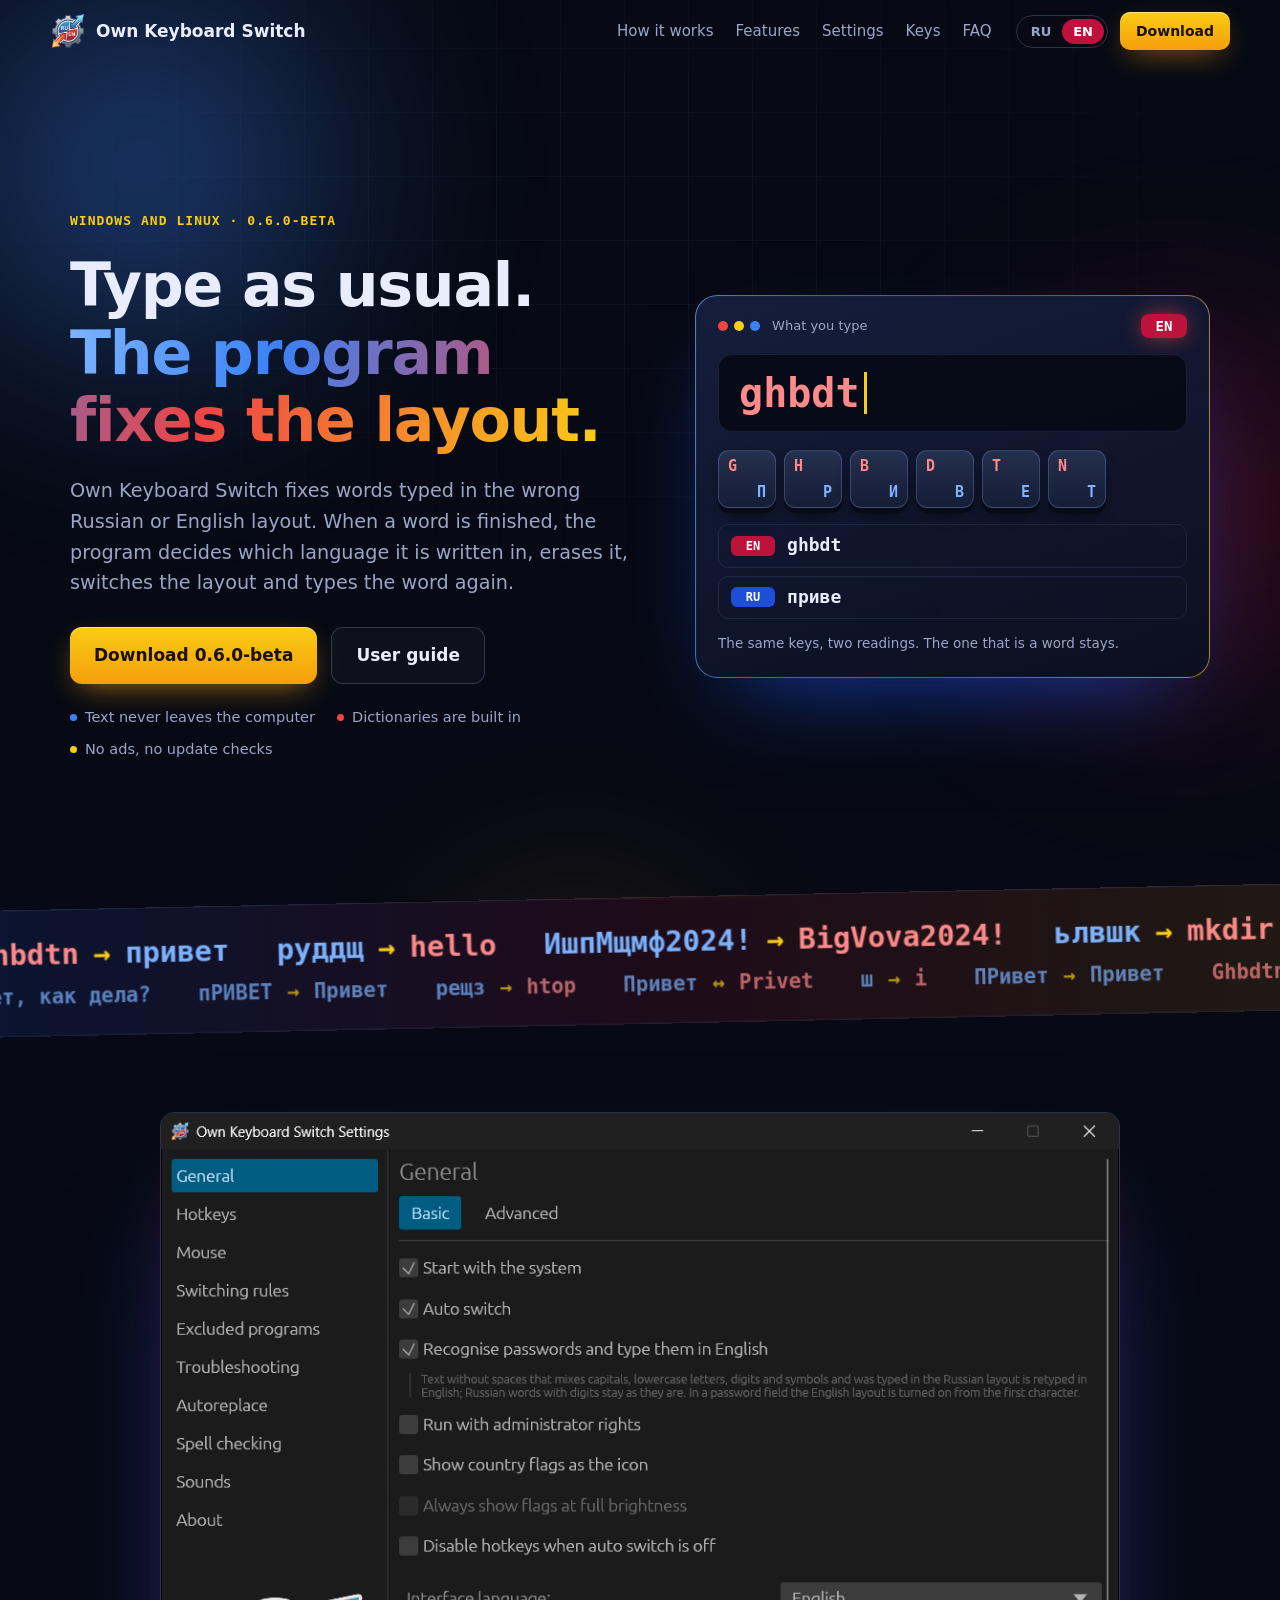
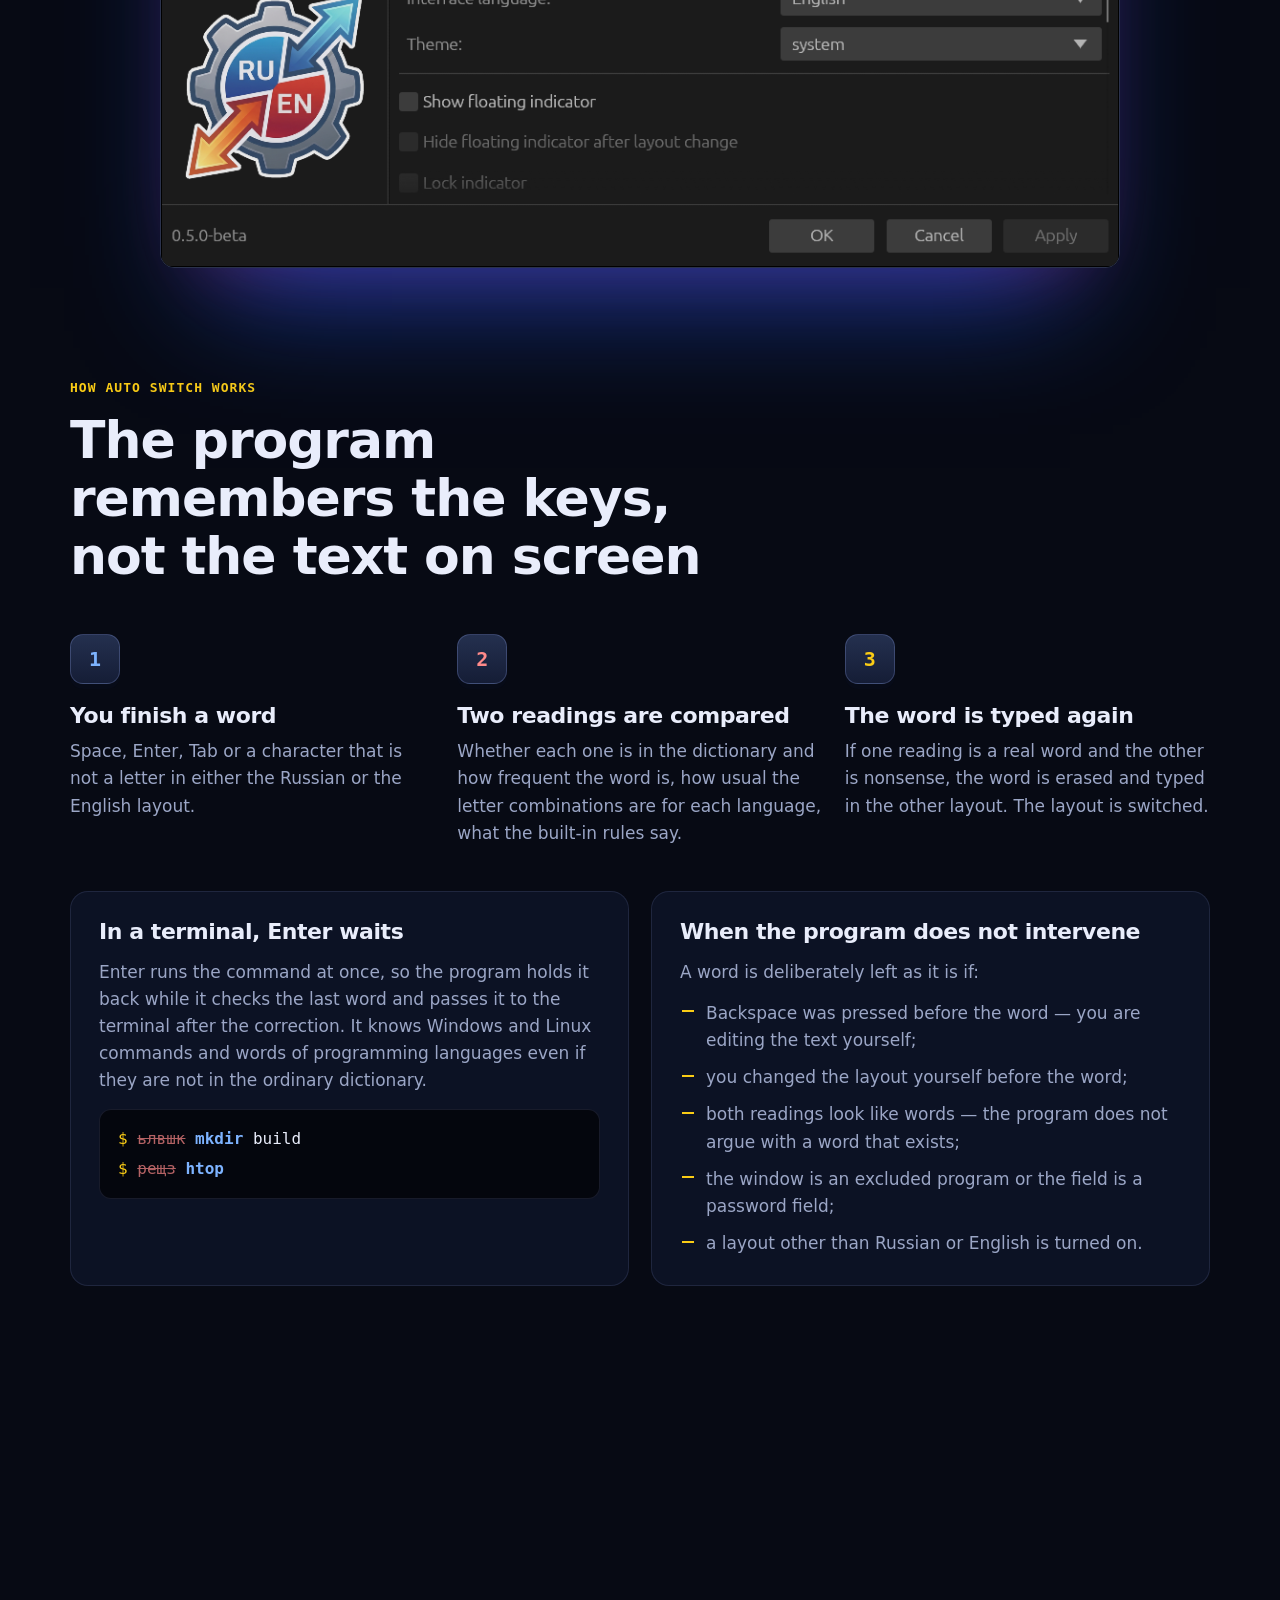
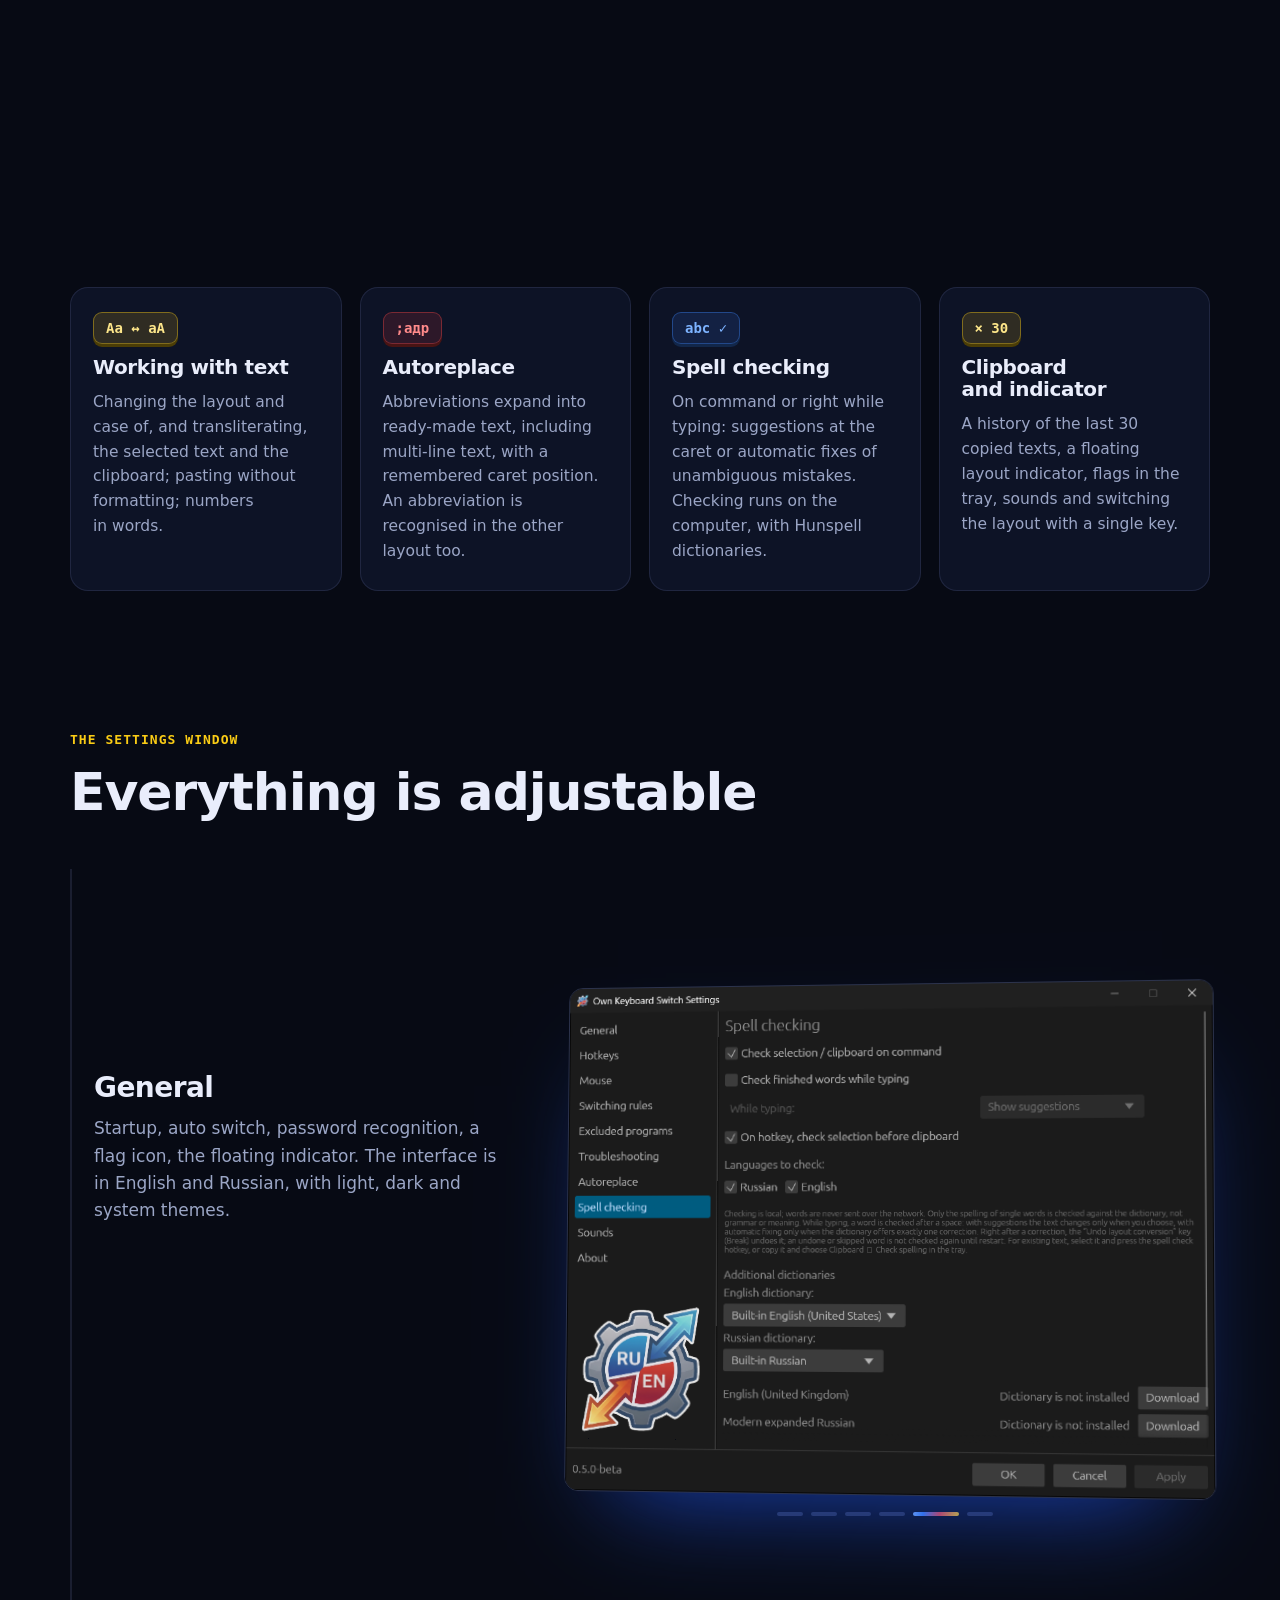
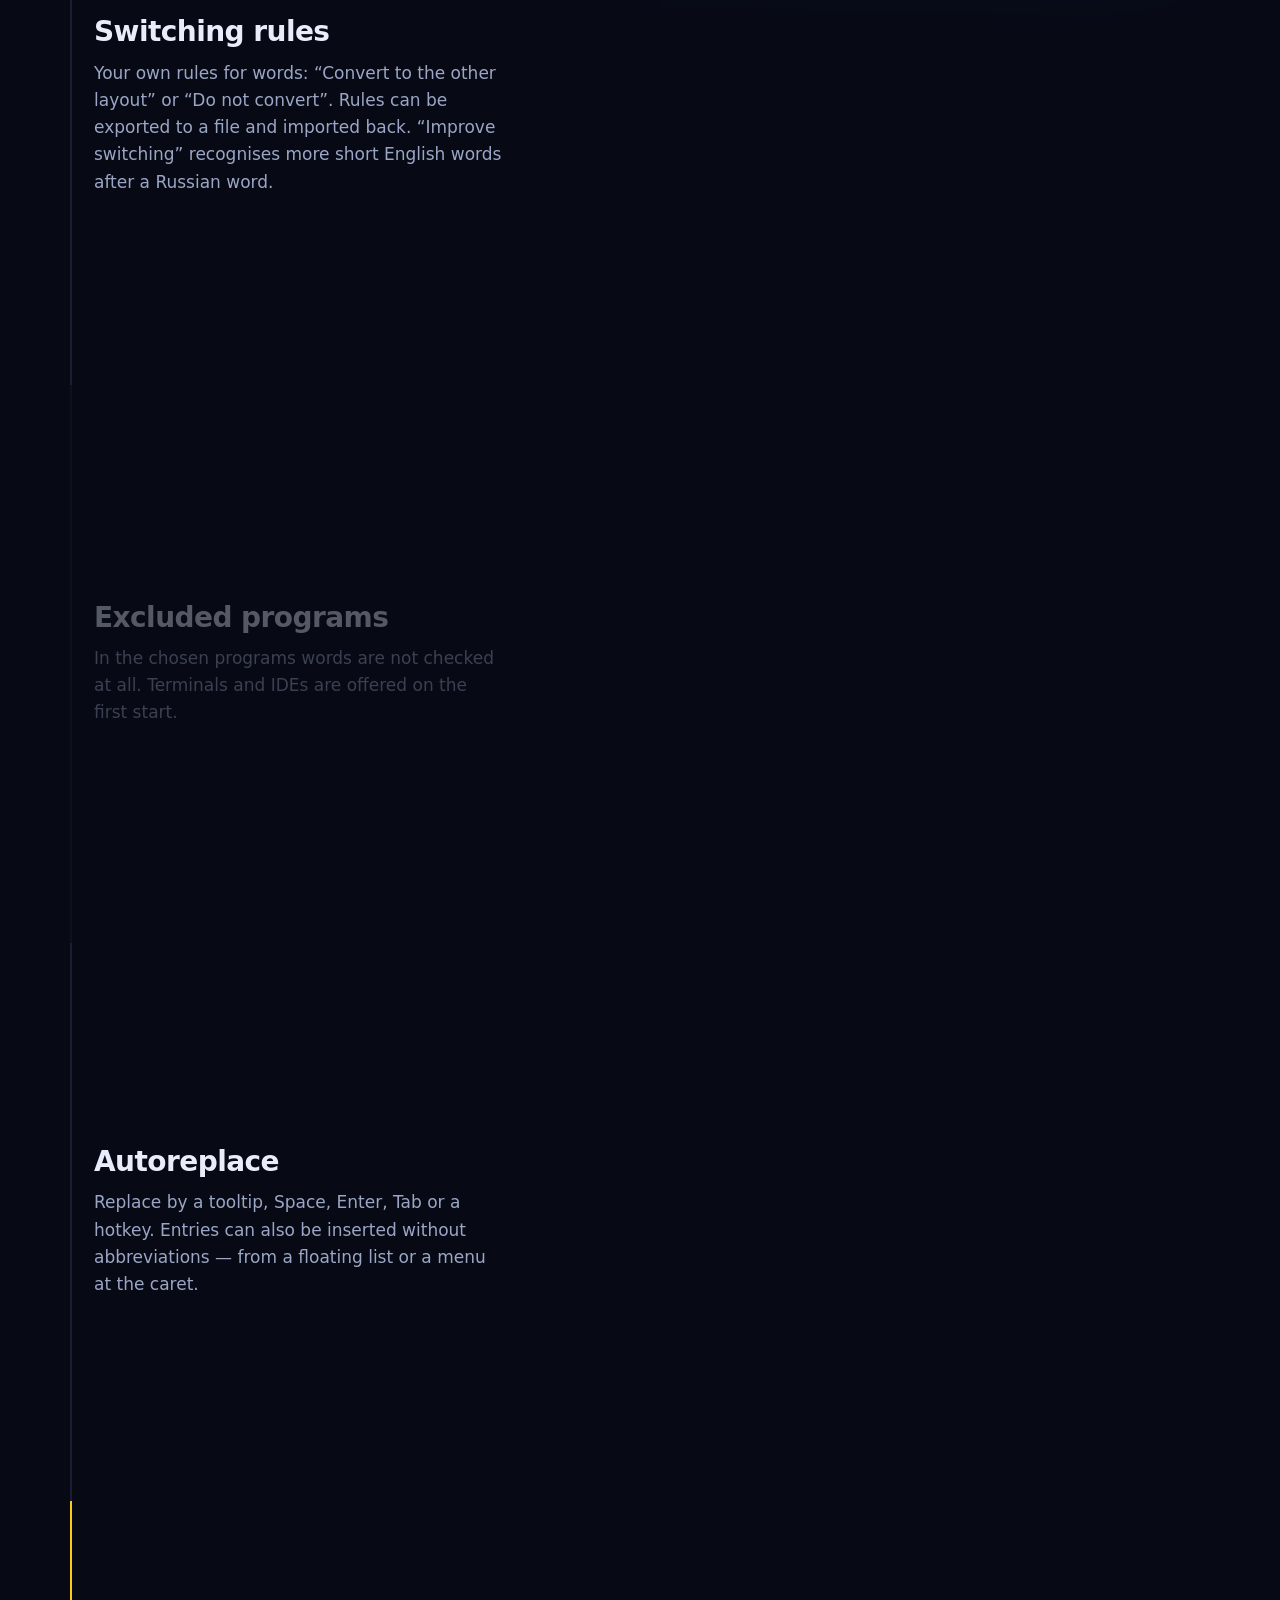
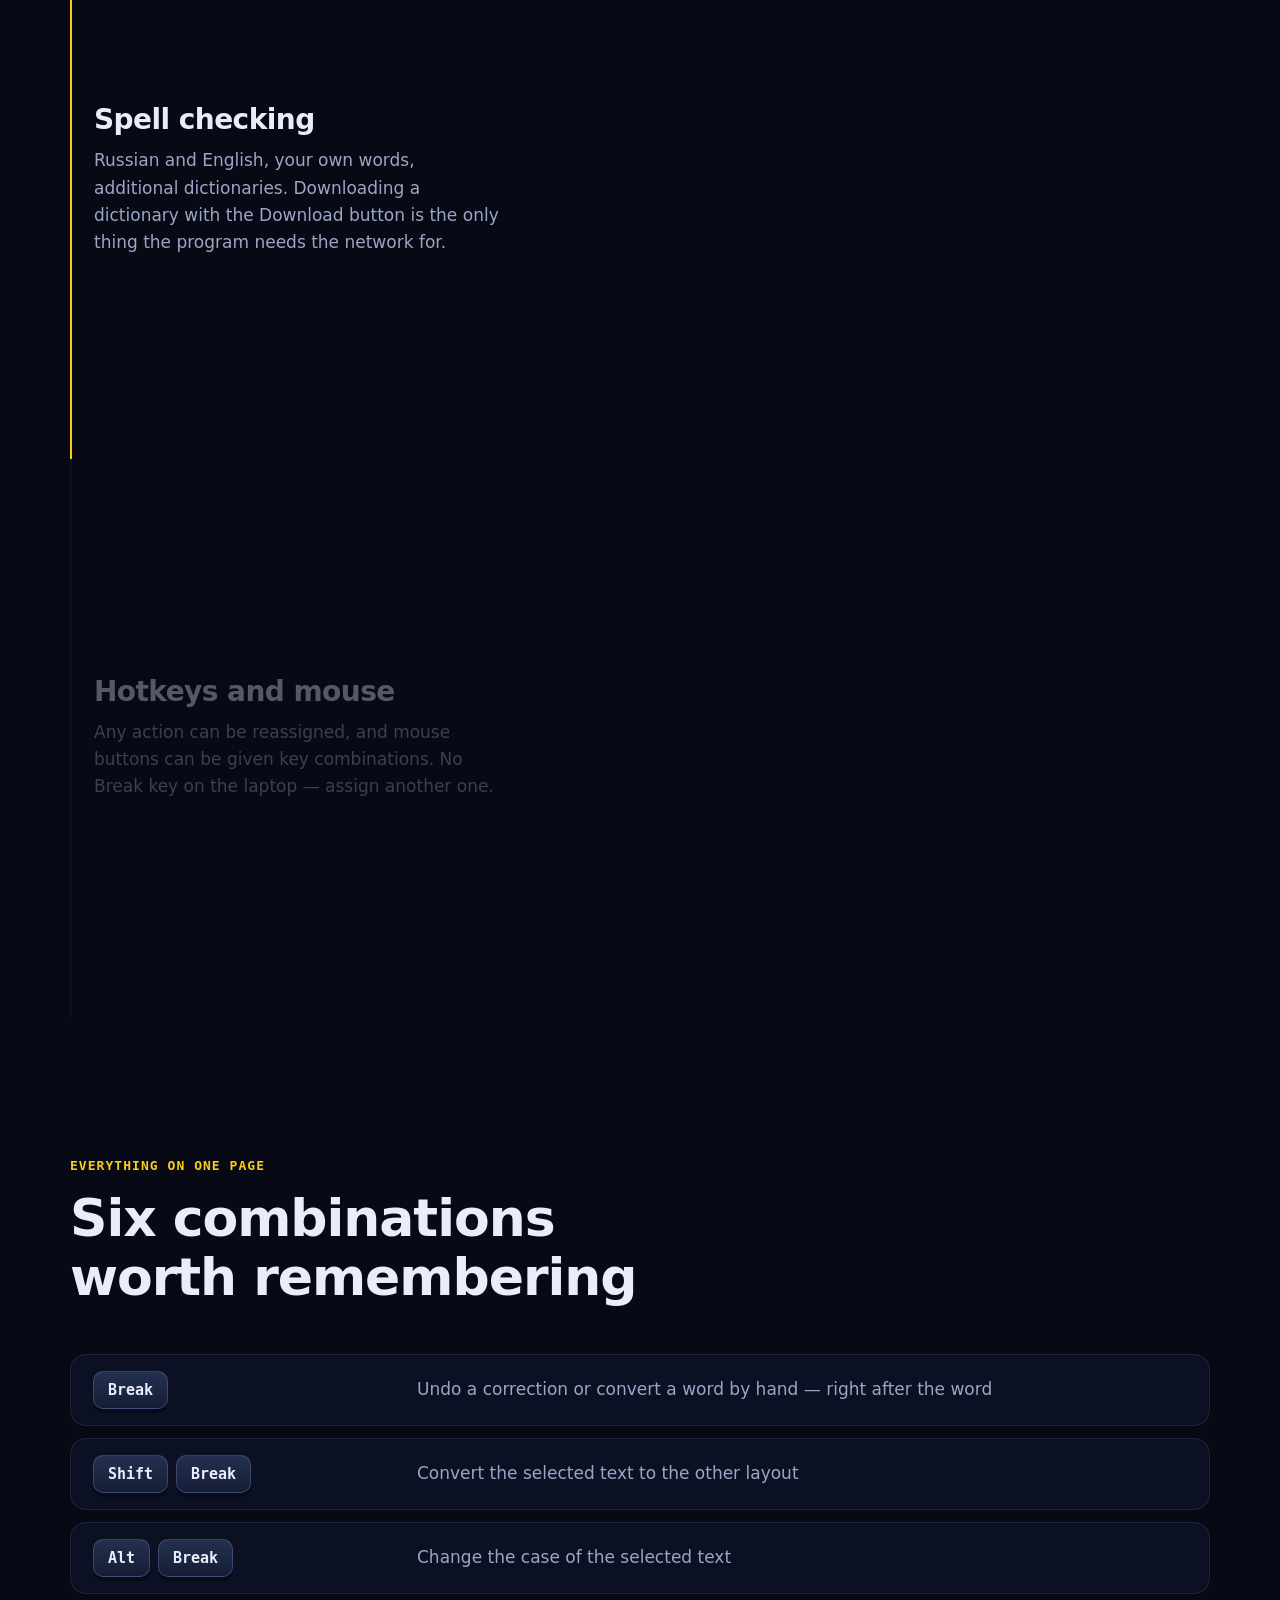
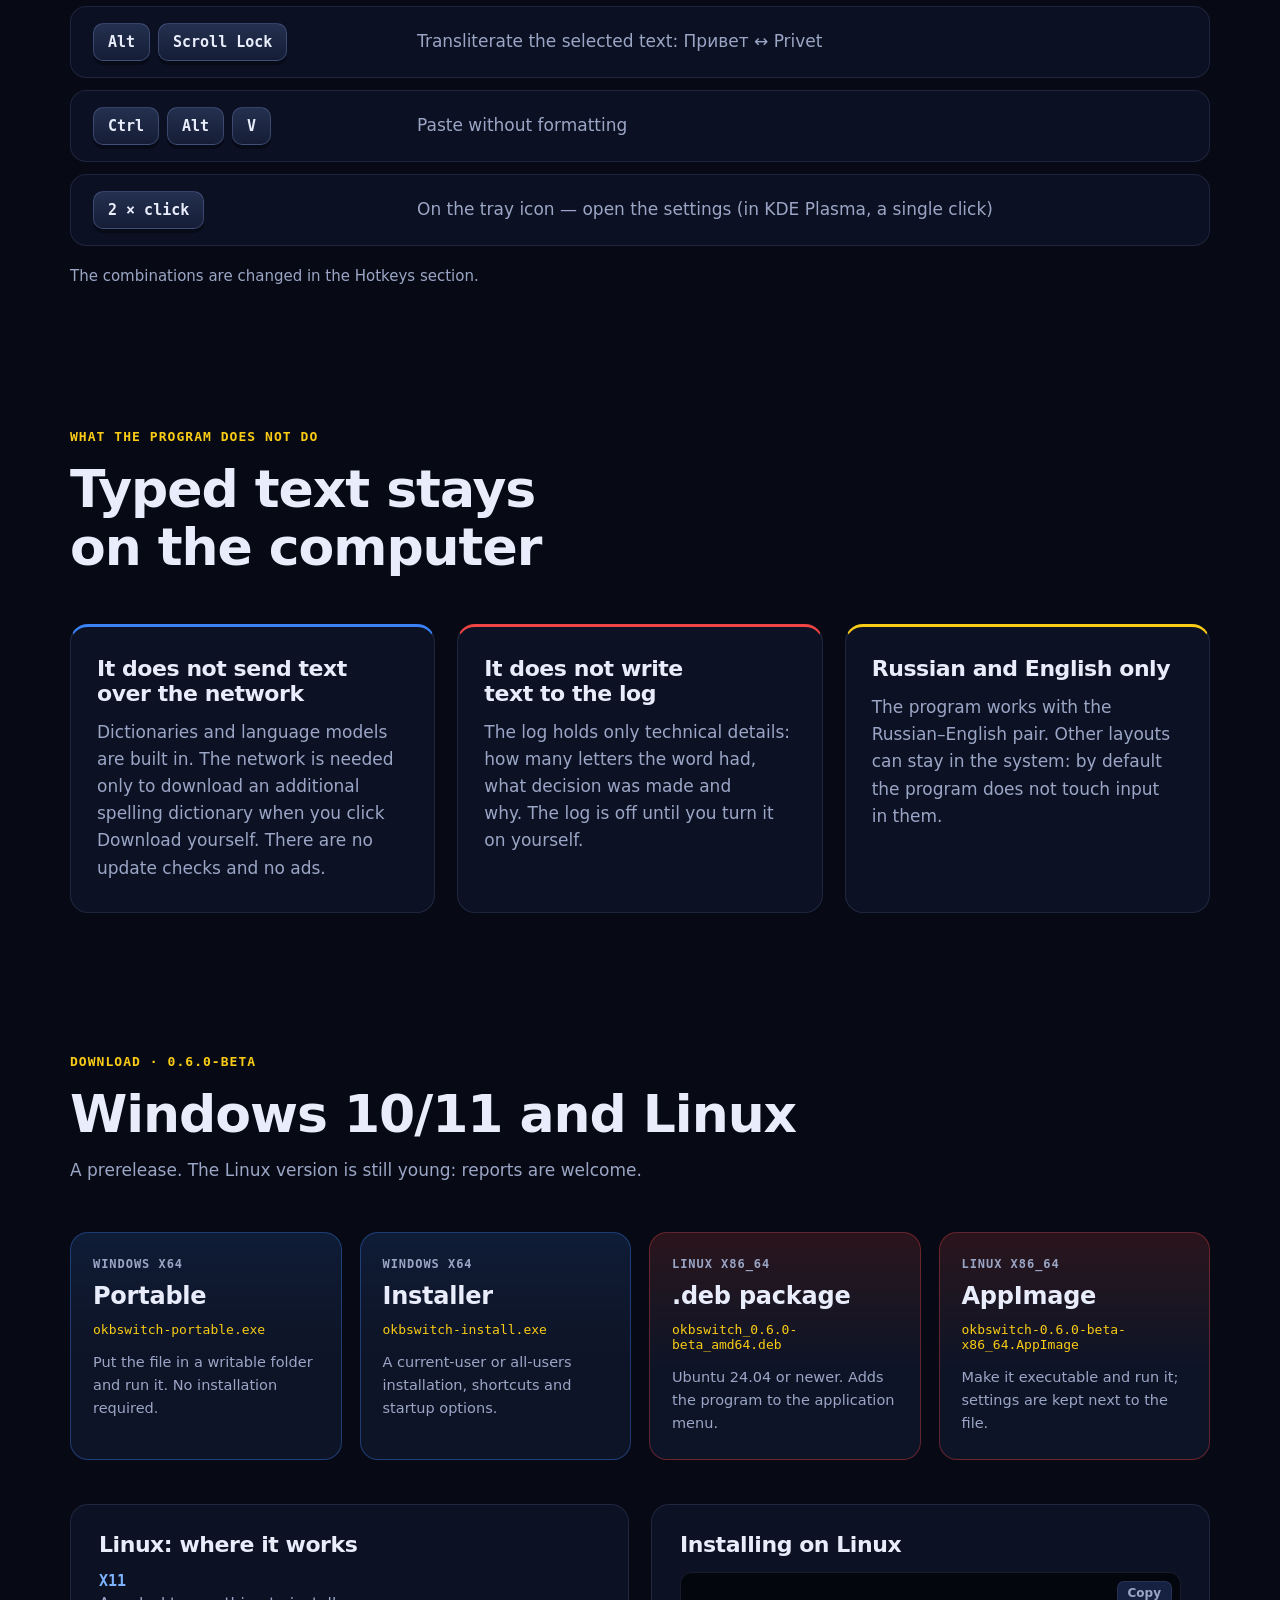
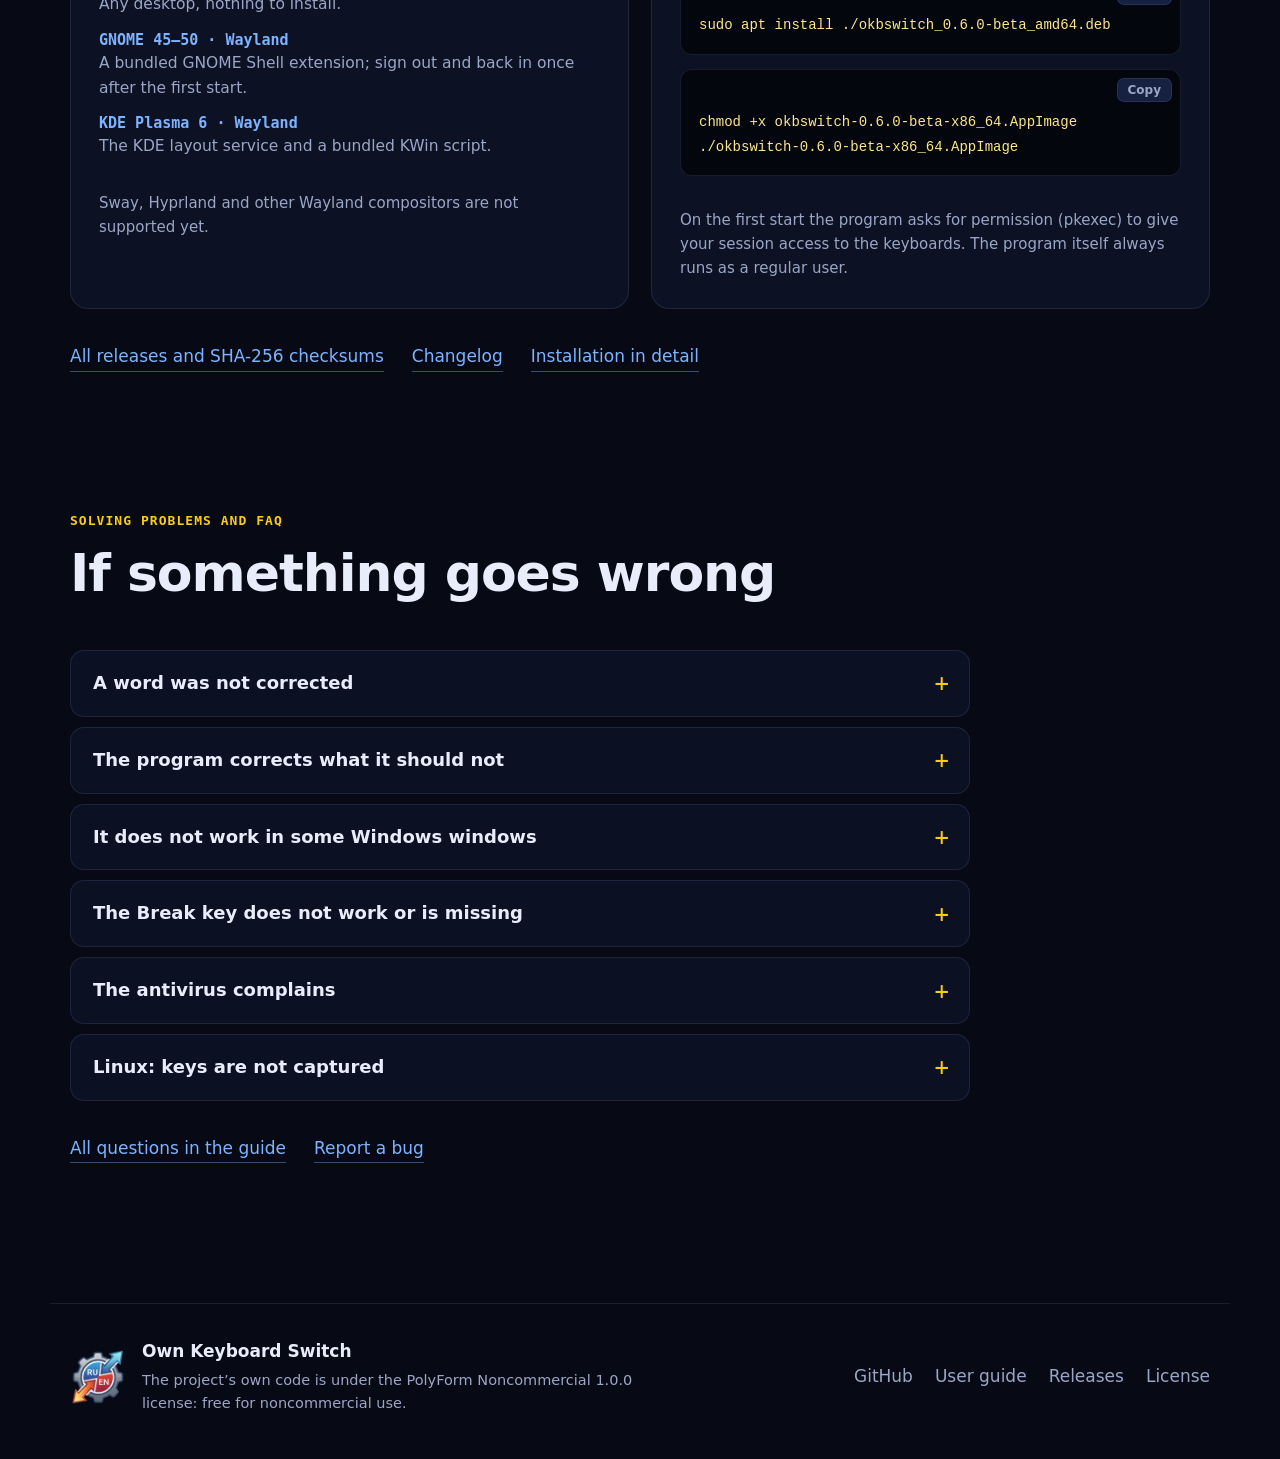
==== index.html @ 7b599b77 "Site for 0.6.0-beta (from debf6f1)" ====
<!doctype html>
<html lang="ru">
<head>
  <meta charset="utf-8">
  <meta name="viewport" content="width=device-width, initial-scale=1">
  <title>Own Keyboard Switch — автоматическое переключение раскладки RU/EN</title>
  <meta name="description" content="Own Keyboard Switch исправляет слова, набранные не в той раскладке: ghbdtn → привет, руддщ → hello. Windows и Linux, без сети, рекламы и проверки обновлений.">
  <meta name="theme-color" content="#070a14">
  <meta property="og:type" content="website">
  <meta property="og:title" content="Own Keyboard Switch">
  <meta property="og:description" content="Автоматическое переключение русской и английской раскладки в Windows и Linux.">
  <meta property="og:url" content="https://coinman-dev.github.io/own-keyboard-switch/">
  <meta property="og:image" content="https://coinman-dev.github.io/own-keyboard-switch/img/logo.png">
  <link rel="canonical" href="https://coinman-dev.github.io/own-keyboard-switch/">
  <link rel="icon" href="img/favicon.ico" sizes="any">
  <link rel="icon" type="image/png" href="img/logo-256.png">
  <script>document.documentElement.classList.add('js');</script>
  <link rel="stylesheet" href="styles.css?v=0.6.0-beta">
</head>
<body>
  <div class="progress" aria-hidden="true"><span id="progressBar"></span></div>

  <div class="backdrop" aria-hidden="true">
    <span class="blob blob-blue" data-parallax="0.18"></span>
    <span class="blob blob-red" data-parallax="-0.12"></span>
    <span class="blob blob-yellow" data-parallax="0.3"></span>
    <span class="grid"></span>
  </div>

  <header class="top" id="top">
    <a class="brand" href="#hero">
      <img src="img/logo-256.png" alt="" width="36" height="36">
      <span>Own Keyboard Switch</span>
    </a>
    <nav class="nav" aria-label="Разделы" data-i18n-aria="nav.label">
      <a href="#how" data-i18n="nav.how">Как работает</a>
      <a href="#features" data-i18n="nav.features">Возможности</a>
      <a href="#tour" data-i18n="nav.tour">Настройки</a>
      <a href="#keys" data-i18n="nav.keys">Клавиши</a>
      <a href="#faq" data-i18n="nav.faq">Вопросы</a>
    </nav>
    <div class="top-actions">
      <div class="lang" role="group" aria-label="Язык / Language">
        <button type="button" data-lang="ru" aria-pressed="true">RU</button>
        <button type="button" data-lang="en" aria-pressed="false">EN</button>
      </div>
      <a class="btn btn-small btn-primary" href="#download" data-i18n="nav.download">Скачать</a>
    </div>
  </header>

  <main>
    <!-- Hero -->
    <section class="hero" id="hero">
      <div class="hero-text">
        <p class="eyebrow reveal" data-i18n="hero.eyebrow">Windows и Linux · 0.6.0-beta</p>
        <h1 class="reveal" style="--d:80ms" data-i18n="hero.title">Печатайте как&nbsp;обычно. <span class="grad">Раскладку исправит программа.</span></h1>
        <p class="lead reveal" style="--d:160ms" data-i18n="hero.lead">Own Keyboard Switch исправляет слова, набранные не в той раскладке. Когда слово закончено, программа решает, на каком языке оно написано, стирает его, переключает раскладку и набирает заново.</p>
        <div class="cta reveal" style="--d:240ms">
          <a class="btn btn-primary" href="#download" data-i18n="hero.download">Скачать 0.6.0-beta</a>
          <a class="btn btn-ghost js-guide" href="https://github.com/coinman-dev/own-keyboard-switch/blob/main/doc/ru/README.md" data-href-en="https://github.com/coinman-dev/own-keyboard-switch/blob/main/doc/en/README.md" data-i18n="hero.guide">Руководство пользователя</a>
        </div>
        <ul class="facts reveal" style="--d:320ms">
          <li data-i18n="hero.fact1">Текст не уходит в сеть</li>
          <li data-i18n="hero.fact2">Словари встроены</li>
          <li data-i18n="hero.fact3">Без рекламы и проверки обновлений</li>
        </ul>
      </div>

      <div class="demo reveal" data-reveal="zoom" style="--d:200ms" aria-hidden="true">
        <div class="demo-head">
          <span class="dots"><i></i><i></i><i></i></span>
          <span class="demo-title" data-i18n="demo.title">Что вы печатаете</span>
          <span class="chip-layout" id="demoLayout" data-layout="en">EN</span>
        </div>
        <div class="demo-field" id="demoField"><span id="demoText"></span><span class="caret"></span></div>
        <div class="keys-row" id="demoKeys"></div>
        <div class="readings">
          <div class="reading reading-en" id="readEn">
            <span class="reading-tag">EN</span>
            <code></code>
            <em data-i18n-yes="demo.word" data-i18n-no="demo.noword"></em>
          </div>
          <div class="reading reading-ru" id="readRu">
            <span class="reading-tag">RU</span>
            <code></code>
            <em></em>
          </div>
        </div>
        <p class="demo-note" data-i18n="demo.note">Одни и те же клавиши — два прочтения. Остаётся то, которое является словом.</p>
      </div>
      <p class="sr-only" data-i18n="demo.sr">Пример: вы набираете ghbdtn в английской раскладке, программа заменяет это на «привет» и включает русскую раскладку.</p>
    </section>

    <!-- Running pairs -->
    <section class="ribbon" aria-hidden="true">
      <div class="ribbon-row" data-drift="-0.35">
        <span><b class="en">ghbdtn</b><i>→</i><b class="ru">привет</b></span>
        <span><b class="ru">руддщ</b><i>→</i><b class="en">hello</b></span>
        <span><b class="ru">ИшпМщмф2024!</b><i>→</i><b class="en">BigVova2024!</b></span>
        <span><b class="ru">ьлвшк</b><i>→</i><b class="en">mkdir</b></span>
        <span><b class="ru">ШЫЩ</b><i>→</i><b class="en">ISO</b></span>
        <span><b class="en">z</b><i>→</i><b class="ru">я</b></span>
        <span><b class="en">ghbdtn</b><i>→</i><b class="ru">привет</b></span>
        <span><b class="ru">руддщ</b><i>→</i><b class="en">hello</b></span>
        <span><b class="ru">ИшпМщмф2024!</b><i>→</i><b class="en">BigVova2024!</b></span>
        <span><b class="ru">ьлвшк</b><i>→</i><b class="en">mkdir</b></span>
        <span><b class="ru">ШЫЩ</b><i>→</i><b class="en">ISO</b></span>
        <span><b class="en">z</b><i>→</i><b class="ru">я</b></span>
      </div>
      <div class="ribbon-row ribbon-row-2" data-drift="0.28">
        <span><b class="ru">ПРивет</b><i>→</i><b class="ru">Привет</b></span>
        <span><b class="en">Ghbdtn? rfr ltkf&amp;</b><i>→</i><b class="ru">Привет, как дела?</b></span>
        <span><b class="ru">пРИВЕТ</b><i>→</i><b class="ru">Привет</b></span>
        <span><b class="ru">рещз</b><i>→</i><b class="en">htop</b></span>
        <span><b class="ru">Привет</b><i>↔</i><b class="en">Privet</b></span>
        <span><b class="ru">ш</b><i>→</i><b class="en">i</b></span>
        <span><b class="ru">ПРивет</b><i>→</i><b class="ru">Привет</b></span>
        <span><b class="en">Ghbdtn? rfr ltkf&amp;</b><i>→</i><b class="ru">Привет, как дела?</b></span>
        <span><b class="ru">пРИВЕТ</b><i>→</i><b class="ru">Привет</b></span>
        <span><b class="ru">рещз</b><i>→</i><b class="en">htop</b></span>
        <span><b class="ru">Привет</b><i>↔</i><b class="en">Privet</b></span>
        <span><b class="ru">ш</b><i>→</i><b class="en">i</b></span>
      </div>
    </section>

    <!-- Screenshot -->
    <section class="shot-wrap">
      <figure class="shot" id="heroShot">
        <img src="img/ru/general.png" data-shot="general.png" width="1002" height="789" alt="Окно настроек Own Keyboard Switch, раздел «Общие»" data-i18n-alt="shot.alt">
      </figure>
    </section>

    <!-- How it works -->
    <section class="section" id="how">
      <header class="section-head">
        <p class="eyebrow reveal" data-i18n="how.eyebrow">Как работает автопереключение</p>
        <h2 class="reveal" style="--d:80ms" data-i18n="how.title">Программа запоминает клавиши, а&nbsp;не&nbsp;текст на&nbsp;экране</h2>
      </header>

      <ol class="steps" id="steps">
        <li class="step reveal" data-reveal="left">
          <span class="step-n">1</span>
          <h3 data-i18n="how.s1.t">Вы заканчиваете слово</h3>
          <p data-i18n="how.s1.p">Пробел, Enter, Tab или знак, который не является буквой ни в русской, ни в английской раскладке.</p>
        </li>
        <li class="step reveal" data-reveal="left" style="--d:120ms">
          <span class="step-n">2</span>
          <h3 data-i18n="how.s2.t">Сравниваются два прочтения</h3>
          <p data-i18n="how.s2.p">Есть ли каждое в словаре и насколько это частое слово, насколько обычны сочетания букв для каждого языка, что говорят встроенные правила.</p>
        </li>
        <li class="step reveal" data-reveal="left" style="--d:240ms">
          <span class="step-n">3</span>
          <h3 data-i18n="how.s3.t">Слово набирается заново</h3>
          <p data-i18n="how.s3.p">Если одно прочтение — настоящее слово, а другое — бессмыслица, слово стирается и печатается в другой раскладке. Раскладка переключается.</p>
        </li>
      </ol>

      <div class="twocol">
        <div class="panel reveal" data-reveal="left">
          <h3 data-i18n="how.term.t">В терминале Enter подождёт</h3>
          <p data-i18n="how.term.p">Enter сразу выполняет команду, поэтому программа задерживает его, пока проверяет последнее слово, и передаёт терминалу уже после исправления. Команды Windows и Linux и слова языков программирования она знает, даже если их нет в обычном словаре.</p>
          <div class="term">
            <div><span class="prompt">$</span> <s>ьлвшк</s> <b>mkdir</b> build</div>
            <div><span class="prompt">$</span> <s>рещз</s> <b>htop</b></div>
          </div>
        </div>
        <div class="panel reveal" data-reveal="right">
          <h3 data-i18n="how.skip.t">Когда программа не вмешивается</h3>
          <p data-i18n="how.skip.p">Слово намеренно остаётся как есть, если:</p>
          <ul class="ticks">
            <li data-i18n="how.skip.1">перед словом нажимали Backspace — вы исправляете текст сами;</li>
            <li data-i18n="how.skip.2">вы сами сменили раскладку перед словом;</li>
            <li data-i18n="how.skip.3">оба прочтения похожи на слова — программа не спорит со словом, которое существует;</li>
            <li data-i18n="how.skip.4">окно — программа-исключение или поле пароля;</li>
            <li data-i18n="how.skip.5">включена раскладка, отличная от русской и английской.</li>
          </ul>
        </div>
      </div>
    </section>

    <!-- Features -->
    <section class="section" id="features">
      <header class="section-head">
        <p class="eyebrow reveal" data-i18n="feat.eyebrow">Что программа умеет</p>
        <h2 class="reveal" style="--d:80ms" data-i18n="feat.title">Не только раскладка</h2>
      </header>

      <div class="cards" data-stagger="70">
        <article class="card c-blue reveal">
          <span class="glyph">RU ⇄ EN</span>
          <h3 data-i18n="feat.1.t">Автопереключение</h3>
          <p data-i18n="feat.1.p">Решение по встроенным словарям, частотам слов, статистике сочетаний букв и дополнительным правилам. Однобуквенные слова тоже исправляются: z → я.</p>
        </article>
        <article class="card c-yellow reveal">
          <span class="glyph">Break</span>
          <h3 data-i18n="feat.2.t">Отмена одной клавишей</h3>
          <p data-i18n="feat.2.p">Break отменяет последнее исправление или переводит слово, которое программа не тронула. После нескольких отмен подряд программа предложит правило для этого слова.</p>
        </article>
        <article class="card c-red reveal">
          <span class="glyph">••••</span>
          <h3 data-i18n="feat.3.t">Пароли</h3>
          <p data-i18n="feat.3.p">Пароль, набранный в русской раскладке, перепечатывается по-английски: ИшпМщмф2024! → BigVova2024!. В поле пароля английская раскладка включается с первого символа.</p>
        </article>
        <article class="card c-blue reveal">
          <span class="glyph">ПРивет</span>
          <h3 data-i18n="feat.4.t">Регистр</h3>
          <p data-i18n="feat.4.p">Исправляет две заглавные в начале слова, текст со случайно включённым Caps Lock и аббревиатуры в неправильной раскладке: ШЫЩ → ISO.</p>
        </article>
        <article class="card c-yellow reveal">
          <span class="glyph">Aa ↔ аА</span>
          <h3 data-i18n="feat.5.t">Работа с текстом</h3>
          <p data-i18n="feat.5.p">Смена раскладки, регистра и транслитерация выделенного текста и буфера обмена, вставка без форматирования, число прописью.</p>
        </article>
        <article class="card c-red reveal">
          <span class="glyph">;адр</span>
          <h3 data-i18n="feat.6.t">Автозамена</h3>
          <p data-i18n="feat.6.p">Сокращения разворачиваются в готовый текст, в том числе многострочный, с запоминаемым местом курсора. Сокращение узнаётся и в другой раскладке.</p>
        </article>
        <article class="card c-blue reveal">
          <span class="glyph">abc ✓</span>
          <h3 data-i18n="feat.7.t">Проверка орфографии</h3>
          <p data-i18n="feat.7.p">По команде или прямо при наборе: варианты у курсора или автоисправление однозначных ошибок. Проверка идёт на компьютере, по словарям Hunspell.</p>
        </article>
        <article class="card c-yellow reveal">
          <span class="glyph">× 30</span>
          <h3 data-i18n="feat.8.t">Буфер обмена и индикатор</h3>
          <p data-i18n="feat.8.p">История последних 30 скопированных текстов, плавающий индикатор раскладки, флаги в трее, звуки и переключение раскладки одной клавишей.</p>
        </article>
      </div>
    </section>

    <!-- Tour -->
    <section class="section tour" id="tour">
      <header class="section-head">
        <p class="eyebrow reveal" data-i18n="tour.eyebrow">Окно настроек</p>
        <h2 class="reveal" style="--d:80ms" data-i18n="tour.title">Всё настраивается</h2>
      </header>

      <div class="tour-grid">
        <div class="tour-steps">
          <article class="tour-step is-active" data-shot="general.png">
            <h3 data-i18n="tour.1.t">Общие</h3>
            <p data-i18n="tour.1.p">Автозапуск, автопереключение, распознавание паролей, значок в виде флагов, плавающий индикатор. Интерфейс на русском и английском, светлая, тёмная и системная тема.</p>
            <img class="tour-inline" src="img/ru/general.png" data-shot="general.png" width="1002" height="789" loading="lazy" alt="">
          </article>
          <article class="tour-step" data-shot="rules.png">
            <h3 data-i18n="tour.2.t">Правила переключения</h3>
            <p data-i18n="tour.2.p">Свои правила для слов: «Переводить в другую раскладку» или «Не переводить». Правила выгружаются в файл и загружаются обратно. Опция «Улучшить переключение» распознаёт больше коротких английских слов после русского.</p>
            <img class="tour-inline" src="img/ru/rules.png" data-shot="rules.png" width="1002" height="789" loading="lazy" alt="">
          </article>
          <article class="tour-step" data-shot="exclusions.png">
            <h3 data-i18n="tour.3.t">Программы-исключения</h3>
            <p data-i18n="tour.3.p">В выбранных программах слова не проверяются вовсе. Терминалы и среды разработки программа предлагает добавить при первом запуске.</p>
            <img class="tour-inline" src="img/ru/exclusions.png" data-shot="exclusions.png" width="1002" height="789" loading="lazy" alt="">
          </article>
          <article class="tour-step" data-shot="autoreplace.png">
            <h3 data-i18n="tour.4.t">Автозамена</h3>
            <p data-i18n="tour.4.p">Замена по подсказке, пробелу, Enter, Tab или горячей клавише. Записи можно вставлять и без сокращений — из плавающего списка или меню у курсора.</p>
            <img class="tour-inline" src="img/ru/autoreplace.png" data-shot="autoreplace.png" width="1002" height="789" loading="lazy" alt="">
          </article>
          <article class="tour-step" data-shot="spellcheck.png">
            <h3 data-i18n="tour.5.t">Проверка орфографии</h3>
            <p data-i18n="tour.5.p">Русский и английский, свои слова, дополнительные словари. Скачивание словаря кнопкой «Загрузить» — единственное, для чего программе нужна сеть.</p>
            <img class="tour-inline" src="img/ru/spellcheck.png" data-shot="spellcheck.png" width="1002" height="789" loading="lazy" alt="">
          </article>
          <article class="tour-step" data-shot="hotkeys.png">
            <h3 data-i18n="tour.6.t">Горячие клавиши и мышь</h3>
            <p data-i18n="tour.6.p">Любое действие можно переназначить, а кнопкам мыши — задать сочетания клавиш. Нет клавиши Break на ноутбуке — назначьте другую.</p>
            <img class="tour-inline" src="img/ru/hotkeys.png" data-shot="hotkeys.png" width="1002" height="789" loading="lazy" alt="">
          </article>
        </div>

        <div class="tour-stage" aria-hidden="true">
          <div class="tour-frame" id="tourFrame">
            <img class="is-active" src="img/ru/general.png" data-shot="general.png" width="1002" height="789" alt="">
            <img src="img/ru/rules.png" data-shot="rules.png" width="1002" height="789" loading="lazy" alt="">
            <img src="img/ru/exclusions.png" data-shot="exclusions.png" width="1002" height="789" loading="lazy" alt="">
            <img src="img/ru/autoreplace.png" data-shot="autoreplace.png" width="1002" height="789" loading="lazy" alt="">
            <img src="img/ru/spellcheck.png" data-shot="spellcheck.png" width="1002" height="789" loading="lazy" alt="">
            <img src="img/ru/hotkeys.png" data-shot="hotkeys.png" width="1002" height="789" loading="lazy" alt="">
          </div>
          <div class="tour-dots" id="tourDots"><i class="is-active"></i><i></i><i></i><i></i><i></i><i></i></div>
        </div>
      </div>
    </section>

    <!-- Keys -->
    <section class="section" id="keys">
      <header class="section-head">
        <p class="eyebrow reveal" data-i18n="keys.eyebrow">Главное на одной странице</p>
        <h2 class="reveal" style="--d:80ms" data-i18n="keys.title">Шесть сочетаний, которые стоит запомнить</h2>
      </header>

      <ul class="keylist" data-stagger="80">
        <li class="reveal" data-reveal="right">
          <span class="combo"><kbd>Break</kbd></span>
          <span class="keydesc" data-i18n="keys.1">Отменить исправление или перевести слово вручную — сразу после слова</span>
        </li>
        <li class="reveal" data-reveal="right">
          <span class="combo"><kbd>Shift</kbd><kbd>Break</kbd></span>
          <span class="keydesc" data-i18n="keys.2">Перевести выделенный текст в другую раскладку</span>
        </li>
        <li class="reveal" data-reveal="right">
          <span class="combo"><kbd>Alt</kbd><kbd>Break</kbd></span>
          <span class="keydesc" data-i18n="keys.3">Сменить регистр выделенного текста</span>
        </li>
        <li class="reveal" data-reveal="right">
          <span class="combo"><kbd>Alt</kbd><kbd>Scroll Lock</kbd></span>
          <span class="keydesc" data-i18n="keys.4">Транслитерировать выделенный текст: Привет ↔ Privet</span>
        </li>
        <li class="reveal" data-reveal="right">
          <span class="combo"><kbd>Ctrl</kbd><kbd>Alt</kbd><kbd>V</kbd></span>
          <span class="keydesc" data-i18n="keys.5">Вставить без форматирования</span>
        </li>
        <li class="reveal" data-reveal="right">
          <span class="combo"><kbd data-i18n="keys.dbl">2 × щелчок</kbd></span>
          <span class="keydesc" data-i18n="keys.6">По значку в трее — открыть настройки (в KDE Plasma — один щелчок)</span>
        </li>
      </ul>
      <p class="aside reveal" data-i18n="keys.note">Сочетания меняются в разделе «Горячие клавиши».</p>
    </section>

    <!-- Privacy -->
    <section class="section" id="privacy">
      <header class="section-head">
        <p class="eyebrow reveal" data-i18n="priv.eyebrow">Чего программа не делает</p>
        <h2 class="reveal" style="--d:80ms" data-i18n="priv.title">Набранный текст остаётся на&nbsp;компьютере</h2>
      </header>
      <div class="trio" data-stagger="110">
        <article class="pillar reveal" data-reveal="zoom">
          <h3 data-i18n="priv.1.t">Не отправляет текст в сеть</h3>
          <p data-i18n="priv.1.p">Словари и языковые модели встроены. Сеть нужна только чтобы скачать дополнительный словарь орфографии, когда вы сами нажмёте «Загрузить». Обновления не проверяются, рекламы нет.</p>
        </article>
        <article class="pillar reveal" data-reveal="zoom">
          <h3 data-i18n="priv.2.t">Не пишет текст в журнал</h3>
          <p data-i18n="priv.2.p">В журнале есть только служебные сведения: сколько букв было в слове, какое принято решение и почему. Журнал выключен, пока вы сами его не включите.</p>
        </article>
        <article class="pillar reveal" data-reveal="zoom">
          <h3 data-i18n="priv.3.t">Только русский и английский</h3>
          <p data-i18n="priv.3.p">Программа работает с парой «русский — английский». Другие раскладки можно оставить в системе: по умолчанию ввод в них программа не трогает.</p>
        </article>
      </div>
    </section>

    <!-- Download -->
    <section class="section" id="download">
      <header class="section-head">
        <p class="eyebrow reveal" data-i18n="dl.eyebrow">Скачать · 0.6.0-beta</p>
        <h2 class="reveal" style="--d:80ms" data-i18n="dl.title">Windows 10/11 и Linux</h2>
        <p class="section-lead reveal" style="--d:160ms" data-i18n="dl.lead">Предварительный релиз. Версия для Linux ещё молодая: сообщения об ошибках приветствуются.</p>
      </header>

      <div class="downloads" data-stagger="90">
        <a class="dl c-blue reveal" href="https://github.com/coinman-dev/own-keyboard-switch/releases/download/v0.6.0-beta/okbswitch-portable.exe">
          <span class="dl-os">Windows x64</span>
          <strong>Portable</strong>
          <span class="dl-file">okbswitch-portable.exe</span>
          <span class="dl-note" data-i18n="dl.1">Положить в доступную для записи папку и запустить. Установка не нужна.</span>
        </a>
        <a class="dl c-blue reveal" href="https://github.com/coinman-dev/own-keyboard-switch/releases/download/v0.6.0-beta/okbswitch-install.exe">
          <span class="dl-os">Windows x64</span>
          <strong data-i18n="dl.2.t">Установщик</strong>
          <span class="dl-file">okbswitch-install.exe</span>
          <span class="dl-note" data-i18n="dl.2">Установка для себя или всех пользователей, ярлыки и автозапуск.</span>
        </a>
        <a class="dl c-red reveal" href="https://github.com/coinman-dev/own-keyboard-switch/releases/download/v0.6.0-beta/okbswitch_0.6.0-beta_amd64.deb">
          <span class="dl-os">Linux x86_64</span>
          <strong data-i18n="dl.3.t">Пакет .deb</strong>
          <span class="dl-file">okbswitch_0.6.0-beta_amd64.deb</span>
          <span class="dl-note" data-i18n="dl.3">Ubuntu 24.04 и новее. Добавляет программу в меню приложений.</span>
        </a>
        <a class="dl c-red reveal" href="https://github.com/coinman-dev/own-keyboard-switch/releases/download/v0.6.0-beta/okbswitch-0.6.0-beta-x86_64.AppImage">
          <span class="dl-os">Linux x86_64</span>
          <strong>AppImage</strong>
          <span class="dl-file">okbswitch-0.6.0-beta-x86_64.AppImage</span>
          <span class="dl-note" data-i18n="dl.4">Сделать исполняемым и запустить; настройки хранятся рядом с файлом.</span>
        </a>
      </div>

      <div class="twocol">
        <div class="panel reveal" data-reveal="left">
          <h3 data-i18n="dl.linux.t">Linux: где работает</h3>
          <ul class="sessions">
            <li><b>X11</b><span data-i18n="dl.linux.1">Любой рабочий стол, ничего устанавливать не нужно.</span></li>
            <li><b>GNOME 45–50 · Wayland</b><span data-i18n="dl.linux.2">Встроенное расширение GNOME Shell; после первого запуска один раз выйдите из сеанса и войдите снова.</span></li>
            <li><b>KDE Plasma 6 · Wayland</b><span data-i18n="dl.linux.3">Служба раскладок KDE и встроенный скрипт KWin.</span></li>
          </ul>
          <p class="aside" data-i18n="dl.linux.note">Sway, Hyprland и другие композиторы Wayland пока не поддерживаются.</p>
        </div>
        <div class="panel reveal" data-reveal="right">
          <h3 data-i18n="dl.cmd.t">Установка в Linux</h3>
          <div class="code">
            <button type="button" class="copy" data-copy="sudo apt install ./okbswitch_0.6.0-beta_amd64.deb" data-i18n="copy">Копировать</button>
            <pre><code>sudo apt install ./okbswitch_0.6.0-beta_amd64.deb</code></pre>
          </div>
          <div class="code">
            <button type="button" class="copy" data-copy="chmod +x okbswitch-0.6.0-beta-x86_64.AppImage &amp;&amp; ./okbswitch-0.6.0-beta-x86_64.AppImage" data-i18n="copy">Копировать</button>
            <pre><code>chmod +x okbswitch-0.6.0-beta-x86_64.AppImage
./okbswitch-0.6.0-beta-x86_64.AppImage</code></pre>
          </div>
          <p class="aside" data-i18n="dl.cmd.note">При первом запуске программа просит разрешение (pkexec), чтобы дать сеансу доступ к клавиатурам. Сама программа всегда работает от обычного пользователя.</p>
        </div>
      </div>

      <p class="links reveal">
        <a href="https://github.com/coinman-dev/own-keyboard-switch/releases" data-i18n="dl.all">Все релизы и суммы SHA-256</a>
        <a href="https://github.com/coinman-dev/own-keyboard-switch/blob/main/CHANGELOG.ru_RU.md" data-href-en="https://github.com/coinman-dev/own-keyboard-switch/blob/main/CHANGELOG.md" data-i18n="dl.changes">Список изменений</a>
        <a href="https://github.com/coinman-dev/own-keyboard-switch/blob/main/doc/ru/02-installation.md" data-href-en="https://github.com/coinman-dev/own-keyboard-switch/blob/main/doc/en/02-installation.md" data-i18n="dl.install">Подробно об установке</a>
      </p>
    </section>

    <!-- FAQ -->
    <section class="section" id="faq">
      <header class="section-head">
        <p class="eyebrow reveal" data-i18n="faq.eyebrow">Решение проблем и вопросы</p>
        <h2 class="reveal" style="--d:80ms" data-i18n="faq.title">Если что-то идёт не так</h2>
      </header>

      <div class="faq" data-stagger="60">
        <details class="reveal">
          <summary data-i18n="faq.1.q">Слово не исправилось</summary>
          <p data-i18n="faq.1.a">Чаще всего перед словом нажимали Backspace, раскладку переключили вручную прямо перед словом, программа находится в исключениях или оба прочтения похожи на слова («рук» — her). Нажмите Break, чтобы перевести слово сейчас, и добавьте правило «Переводить в другую раскладку», если слово должно исправляться всегда.</p>
        </details>
        <details class="reveal">
          <summary data-i18n="faq.2.q">Программа исправляет то, что не нужно</summary>
          <p data-i18n="faq.2.a">Нажмите Break — исправление отменится. После двух отмен подряд программа предложит правило «Не переводить». Для терминов одной программы добавьте её в исключения; для коротких слов увеличьте «Не переключать слова короче, букв» или сдвиньте чувствительность анализа к «осторожно».</p>
        </details>
        <details class="reveal">
          <summary data-i18n="faq.3.q">Не работает в некоторых окнах Windows</summary>
          <p data-i18n="faq.3.a">Windows не даёт обычной программе читать клавиатуру в окнах, запущенных от имени администратора: диспетчер задач, установщики, консоль администратора. Включите «Общие → Запускать с правами Администратора».</p>
        </details>
        <details class="reveal">
          <summary data-i18n="faq.4.q">Клавиша Break не работает или её нет</summary>
          <p data-i18n="faq.4.a">На многих ноутбуках Break (Pause) нет или она нажимается через Fn. Назначьте действию «Отменить конвертацию раскладки» другое сочетание в разделе «Горячие клавиши».</p>
        </details>
        <details class="reveal">
          <summary data-i18n="faq.5.q">Антивирус ругается</summary>
          <p data-i18n="faq.5.a">Переключатель раскладки по своей природе следит за клавиатурой и посылает нажатия, поэтому эвристики антивирусов иногда на него реагируют. Скачивайте программу только со страницы Releases и сверяйте суммы SHA-256, опубликованные рядом с файлами.</p>
        </details>
        <details class="reveal">
          <summary data-i18n="faq.6.q">Linux: клавиши не перехватываются</summary>
          <p data-i18n="faq.6.a">Откройте окно настройки — оно появляется при запуске, если что-то не готово — и пройдите отмеченные пункты: доступ к клавиатуре, интеграция рабочего стола, раскладки, активный сеанс. Команда okbswitch --diagnose покажет сеанс, раскладки и доступ к устройствам.</p>
        </details>
      </div>

      <p class="links reveal">
        <a href="https://github.com/coinman-dev/own-keyboard-switch/blob/main/doc/ru/15-faq.md" data-href-en="https://github.com/coinman-dev/own-keyboard-switch/blob/main/doc/en/15-faq.md" data-i18n="faq.more">Все вопросы в руководстве</a>
        <a href="https://github.com/coinman-dev/own-keyboard-switch/issues" data-i18n="faq.issue">Сообщить об ошибке</a>
      </p>
    </section>
  </main>

  <footer class="foot">
    <div class="foot-brand">
      <img src="img/logo-256.png" alt="" width="56" height="56" loading="lazy">
      <div>
        <strong>Own Keyboard Switch</strong>
        <span data-i18n="foot.license">Собственный код проекта — по лицензии PolyForm Noncommercial 1.0.0: бесплатно для некоммерческого использования.</span>
      </div>
    </div>
    <nav class="foot-links" aria-label="GitHub">
      <a href="https://github.com/coinman-dev/own-keyboard-switch">GitHub</a>
      <a class="js-guide" href="https://github.com/coinman-dev/own-keyboard-switch/blob/main/doc/ru/README.md" data-href-en="https://github.com/coinman-dev/own-keyboard-switch/blob/main/doc/en/README.md" data-i18n="foot.guide">Руководство</a>
      <a href="https://github.com/coinman-dev/own-keyboard-switch/releases" data-i18n="foot.releases">Релизы</a>
      <a href="https://github.com/coinman-dev/own-keyboard-switch/blob/main/LICENSE" data-i18n="foot.lic">Лицензия</a>
    </nav>
  </footer>

  <script src="main.js?v=0.6.0-beta"></script>
</body>
</html>
---- styles.css ----
/* Own Keyboard Switch — project page.
   Colour roles follow the logo: blue = Russian, red = English, yellow = the switch. */

:root {
  --bg: #070a14;
  --bg-2: #0b1020;
  --surface: #10172c;
  --surface-2: #162040;
  --line: rgba(160, 180, 255, 0.12);
  --line-strong: rgba(160, 180, 255, 0.24);
  --text: #e9edfb;
  --muted: #9ba6c6;

  --blue-1: #1d4ed8;
  --blue-2: #3b82f6;
  --blue-3: #7db3ff;
  --red-1: #be123c;
  --red-2: #ef4444;
  --red-3: #ff8a8a;
  --yellow-1: #f59e0b;
  --yellow-2: #facc15;
  --yellow-3: #fde68a;

  --grad: linear-gradient(100deg, var(--blue-3) 0%, var(--blue-2) 22%, var(--red-2) 58%, var(--yellow-2) 100%);
  --sans: "Segoe UI Variable Display", "Segoe UI", Inter, system-ui, -apple-system, "Helvetica Neue", Arial, sans-serif;
  --mono: "Cascadia Code", "JetBrains Mono", "SF Mono", Consolas, "DejaVu Sans Mono", monospace;
  --ease: cubic-bezier(0.2, 0.7, 0.2, 1);
  --wrap: 1180px;
}

* { box-sizing: border-box; }

html { scroll-behavior: smooth; scroll-padding-top: 84px; }

body {
  margin: 0;
  background: var(--bg);
  color: var(--text);
  font: 400 17px/1.6 var(--sans);
  -webkit-font-smoothing: antialiased;
  overflow-x: hidden;
}

img { max-width: 100%; height: auto; display: block; }
a { color: inherit; }
h1, h2, h3, p, ul, ol, figure { margin: 0; }
ul, ol { padding: 0; list-style: none; }
h1, h2, h3 { text-wrap: balance; line-height: 1.12; letter-spacing: -0.02em; }
p { text-wrap: pretty; }

:focus-visible { outline: 2px solid var(--yellow-2); outline-offset: 3px; border-radius: 6px; }

.sr-only {
  position: absolute; width: 1px; height: 1px; overflow: hidden;
  clip-path: inset(50%); white-space: nowrap;
}

/* ---------- Scroll progress ---------- */
.progress { position: fixed; inset: 0 0 auto 0; height: 3px; z-index: 60; }
.progress span {
  display: block; height: 100%; width: 100%;
  background: var(--grad);
  transform: scaleX(0); transform-origin: 0 50%;
}

/* ---------- Backdrop ---------- */
.backdrop { position: fixed; inset: 0; z-index: -1; overflow: hidden; pointer-events: none; }
.blob {
  position: absolute; border-radius: 50%;
  filter: blur(90px); opacity: 0.5; will-change: transform;
}
.blob-blue { width: 46vw; height: 46vw; left: -12vw; top: -10vw; background: radial-gradient(circle, var(--blue-2), transparent 68%); }
.blob-red { width: 40vw; height: 40vw; right: -12vw; top: 28vh; background: radial-gradient(circle, var(--red-1), transparent 68%); opacity: 0.42; }
.blob-yellow { width: 30vw; height: 30vw; left: 30vw; top: 92vh; background: radial-gradient(circle, var(--yellow-1), transparent 68%); opacity: 0.2; }
.grid {
  position: absolute; inset: -80px;
  background-image:
    linear-gradient(var(--line) 1px, transparent 1px),
    linear-gradient(90deg, var(--line) 1px, transparent 1px);
  background-size: 64px 64px;
  -webkit-mask-image: radial-gradient(ellipse 70% 55% at 50% 30%, #000 0%, transparent 75%);
  mask-image: radial-gradient(ellipse 70% 55% at 50% 30%, #000 0%, transparent 75%);
  opacity: 0.5;
}

/* ---------- Header ---------- */
.top {
  position: sticky; top: 0; z-index: 50;
  display: flex; align-items: center; gap: 24px;
  padding: 12px max(20px, calc((100vw - var(--wrap)) / 2));
  border-bottom: 1px solid transparent;
  transition: background 0.3s, border-color 0.3s;
}
.top.is-stuck {
  background: rgba(7, 10, 20, 0.78);
  -webkit-backdrop-filter: blur(14px); backdrop-filter: blur(14px);
  border-bottom-color: var(--line);
}
.brand { display: flex; align-items: center; gap: 10px; font-weight: 700; text-decoration: none; white-space: nowrap; }
.nav { display: flex; gap: 22px; margin-left: auto; }
.nav a { color: var(--muted); text-decoration: none; font-size: 15px; transition: color 0.2s; }
.nav a:hover, .nav a.is-current { color: var(--text); }
.top-actions { display: flex; align-items: center; gap: 12px; }
.lang { display: flex; padding: 3px; border: 1px solid var(--line-strong); border-radius: 999px; }
.lang button {
  font: 600 13px var(--sans); color: var(--muted); background: none; border: 0;
  padding: 5px 11px; border-radius: 999px; cursor: pointer; transition: background 0.25s, color 0.25s;
}
.lang button[data-lang="ru"][aria-pressed="true"] { background: var(--blue-1); color: #fff; }
.lang button[data-lang="en"][aria-pressed="true"] { background: var(--red-1); color: #fff; }

/* ---------- Buttons ---------- */
.btn {
  display: inline-flex; align-items: center; justify-content: center;
  padding: 14px 24px; border-radius: 12px;
  font-weight: 650; text-decoration: none; white-space: nowrap;
  transition: transform 0.25s var(--ease), box-shadow 0.25s, background 0.25s, border-color 0.25s;
}
.btn:hover { transform: translateY(-2px); }
.btn:active { transform: translateY(1px); }
.btn-small { padding: 8px 16px; font-size: 14px; border-radius: 10px; }
.btn-primary {
  color: #1a1200;
  background: linear-gradient(180deg, var(--yellow-2), var(--yellow-1));
  box-shadow: 0 10px 30px -10px rgba(245, 158, 11, 0.7), inset 0 1px 0 rgba(255, 255, 255, 0.45);
}
.btn-primary:hover { box-shadow: 0 16px 40px -10px rgba(245, 158, 11, 0.85), inset 0 1px 0 rgba(255, 255, 255, 0.45); }
.btn-ghost { border: 1px solid var(--line-strong); background: rgba(255, 255, 255, 0.03); }
.btn-ghost:hover { border-color: var(--blue-3); background: rgba(59, 130, 246, 0.12); }

/* ---------- Shared ---------- */
.eyebrow {
  font: 600 13px/1.4 var(--mono); letter-spacing: 0.08em; text-transform: uppercase;
  color: var(--yellow-2);
}
.grad { background: var(--grad); -webkit-background-clip: text; background-clip: text; color: transparent; }

.section { max-width: var(--wrap); margin: 0 auto; padding: 110px 20px 30px; }
.section-head { max-width: 780px; margin-bottom: 48px; display: grid; gap: 14px; }
.section-head h2 { font-size: clamp(30px, 4.4vw, 52px); font-weight: 800; }
.section-lead { color: var(--muted); }
.aside { color: var(--muted); font-size: 15px; margin-top: 18px; }

/* Reveal on scroll (only when scripting is on) */
.js .reveal {
  opacity: 0; transform: translateY(34px);
  transition: opacity 0.8s var(--ease) var(--d, 0ms), transform 0.8s var(--ease) var(--d, 0ms);
}
.js .reveal[data-reveal="left"] { transform: translateX(-46px); }
.js .reveal[data-reveal="right"] { transform: translateX(46px); }
.js .reveal[data-reveal="zoom"] { transform: scale(0.92); }
.js .reveal.is-in { opacity: 1; transform: none; }

/* ---------- Hero ---------- */
.hero {
  max-width: var(--wrap); margin: 0 auto; padding: 70px 20px 60px;
  display: grid; grid-template-columns: minmax(0, 1.05fr) minmax(0, 0.95fr); gap: 56px; align-items: center;
  min-height: calc(100vh - 64px);
}
.hero-text { display: grid; gap: 22px; }
.hero h1 { font-size: clamp(36px, 4.7vw, 62px); font-weight: 800; }
.lead { font-size: clamp(17px, 1.5vw, 20px); color: var(--muted); max-width: 56ch; }
.cta { display: flex; flex-wrap: wrap; gap: 14px; margin-top: 6px; }
.facts { display: flex; flex-wrap: wrap; gap: 8px 22px; color: var(--muted); font-size: 14.5px; }
.facts li { display: flex; align-items: center; gap: 8px; }
.facts li::before { content: ""; width: 7px; height: 7px; border-radius: 50%; background: var(--blue-2); }
.facts li:nth-child(2)::before { background: var(--red-2); }
.facts li:nth-child(3)::before { background: var(--yellow-2); }

/* Typing demo */
.demo {
  position: relative;
  padding: 18px 22px 22px;
  border-radius: 22px;
  background: linear-gradient(160deg, rgba(22, 32, 64, 0.92), rgba(11, 16, 32, 0.92));
  border: 1px solid var(--line-strong);
  box-shadow: 0 40px 90px -40px rgba(29, 78, 216, 0.75), 0 0 0 1px rgba(255, 255, 255, 0.02) inset;
}
.demo::before {
  content: ""; position: absolute; inset: -1px; border-radius: inherit; padding: 1px;
  background: var(--grad); opacity: 0.55; pointer-events: none;
  -webkit-mask: linear-gradient(#000 0 0) content-box, linear-gradient(#000 0 0);
  -webkit-mask-composite: xor; mask-composite: exclude;
}
.demo-head { display: flex; align-items: center; gap: 12px; margin-bottom: 16px; }
.dots { display: flex; gap: 6px; }
.dots i { width: 10px; height: 10px; border-radius: 50%; background: var(--red-2); }
.dots i:nth-child(2) { background: var(--yellow-2); }
.dots i:nth-child(3) { background: var(--blue-2); }
.demo-title { color: var(--muted); font-size: 13px; margin-right: auto; }
.chip-layout {
  min-width: 46px; text-align: center; padding: 4px 10px; border-radius: 8px;
  font: 700 14px var(--mono); color: #fff;
  transition: background 0.35s, box-shadow 0.35s;
}
.chip-layout[data-layout="en"] { background: var(--red-1); box-shadow: 0 0 22px -4px var(--red-2); }
.chip-layout[data-layout="ru"] { background: var(--blue-1); box-shadow: 0 0 22px -4px var(--blue-2); }
.chip-layout.flip { animation: chipFlip 0.5s var(--ease); }
@keyframes chipFlip { 50% { transform: rotateX(90deg) scale(1.15); } }

.demo-field {
  display: flex; align-items: center; min-height: 78px; padding: 0 20px;
  border-radius: 14px; background: rgba(4, 7, 16, 0.75); border: 1px solid var(--line);
  font: 600 clamp(26px, 3.4vw, 40px)/1 var(--mono);
  transition: border-color 0.3s, box-shadow 0.3s;
  overflow: hidden; white-space: nowrap;
}
.demo-field[data-state="wrong"] { color: var(--red-3); }
.demo-field[data-state="check"] { border-color: var(--yellow-2); box-shadow: 0 0 0 4px rgba(250, 204, 21, 0.14); color: var(--yellow-3); }
.demo-field[data-state="ok"] { border-color: var(--blue-2); box-shadow: 0 0 0 4px rgba(59, 130, 246, 0.16); color: #fff; }
.caret { width: 3px; height: 1.05em; margin-left: 4px; background: var(--yellow-2); animation: blink 1s steps(1) infinite; }
@keyframes blink { 50% { opacity: 0; } }

.keys-row { display: flex; gap: 8px; margin: 18px 0 16px; min-height: 58px; }
.cap {
  position: relative; flex: 0 1 58px; height: 58px; border-radius: 11px;
  background: linear-gradient(180deg, #24304f, #151d36);
  border: 1px solid var(--line-strong);
  box-shadow: 0 5px 0 #070b18, 0 10px 18px -8px #000;
  transition: transform 0.09s, box-shadow 0.09s, border-color 0.2s;
  animation: capIn 0.4s var(--ease) both; animation-delay: calc(var(--i) * 40ms);
}
@keyframes capIn { from { opacity: 0; transform: translateY(14px) scale(0.9); } }
.cap .lat, .cap .cyr { position: absolute; font: 700 15px var(--mono); transition: color 0.25s, opacity 0.25s; }
.cap .lat { left: 9px; top: 6px; color: var(--red-3); }
.cap .cyr { right: 9px; bottom: 6px; color: var(--blue-3); }
.cap.down { transform: translateY(4px); box-shadow: 0 1px 0 #070b18, 0 4px 10px -6px #000; border-color: var(--yellow-2); }
.keys-row[data-pick="ru"] .lat, .keys-row[data-pick="en"] .cyr { opacity: 0.25; }

.readings { display: grid; gap: 8px; }
.reading {
  display: grid; grid-template-columns: 44px 1fr auto; align-items: center; gap: 12px;
  padding: 9px 12px; border-radius: 10px; border: 1px solid var(--line);
  transition: border-color 0.3s, background 0.3s, opacity 0.3s;
}
.reading-tag { font: 700 12px var(--mono); padding: 3px 0; text-align: center; border-radius: 6px; color: #fff; }
.reading-en .reading-tag { background: var(--red-1); }
.reading-ru .reading-tag { background: var(--blue-1); }
.reading code { font: 600 18px var(--mono); min-height: 1.3em; white-space: nowrap; overflow: hidden; }
.reading em { font-style: normal; font-size: 13px; color: var(--muted); opacity: 0; transition: opacity 0.3s; white-space: nowrap; }
.reading[data-verdict] em { opacity: 1; }
.reading[data-verdict="yes"] { border-color: var(--yellow-2); background: rgba(250, 204, 21, 0.08); }
.reading[data-verdict="yes"] em { color: var(--yellow-2); }
.reading[data-verdict="no"] { opacity: 0.55; }
.reading[data-verdict="no"] code { text-decoration: line-through; text-decoration-color: var(--red-2); }
.demo-note { margin-top: 14px; font-size: 13.5px; color: var(--muted); }

/* ---------- Ribbon ---------- */
.ribbon {
  padding: 26px 0; overflow: hidden;
  border-block: 1px solid var(--line);
  background: linear-gradient(90deg, rgba(29, 78, 216, 0.14), rgba(190, 18, 60, 0.12), rgba(245, 158, 11, 0.1));
  transform: rotate(-1.2deg) scale(1.03);
}
.ribbon-row { display: flex; gap: 46px; white-space: nowrap; will-change: transform; font: 600 clamp(18px, 2.2vw, 28px) var(--mono); }
.ribbon-row-2 { margin-top: 12px; margin-left: -520px; font-size: clamp(15px, 1.6vw, 20px); opacity: 0.7; }
.ribbon-row span { display: inline-flex; gap: 14px; align-items: baseline; }
.ribbon-row i { font-style: normal; color: var(--yellow-2); }
.ribbon-row .ru { color: var(--blue-3); }
.ribbon-row .en { color: var(--red-3); }

/* ---------- Big screenshot ---------- */
.shot-wrap { max-width: 1000px; margin: 0 auto; padding: 90px 20px 0; perspective: 1400px; }
.shot {
  border-radius: 14px; overflow: hidden;
  border: 1px solid var(--line-strong);
  box-shadow: 0 70px 120px -50px rgba(29, 78, 216, 0.8), 0 30px 70px -40px rgba(190, 18, 60, 0.6);
  transform-origin: 50% 100%; will-change: transform;
}

/* ---------- How ---------- */
.steps { display: grid; grid-template-columns: repeat(3, 1fr); gap: 22px; position: relative; counter-reset: s; }
.steps::before {
  content: ""; position: absolute; left: 24px; right: 24px; top: 24px; height: 2px;
  background: var(--grad); transform: scaleX(var(--draw, 1)); transform-origin: 0 50%;
}
.step { position: relative; padding-top: 70px; display: grid; gap: 10px; align-content: start; }
.step-n {
  position: absolute; top: 0; left: 0; width: 50px; height: 50px; border-radius: 13px;
  display: grid; place-items: center; font: 800 20px var(--mono); color: #fff;
  background: linear-gradient(180deg, #24304f, #151d36); border: 1px solid var(--line-strong);
  box-shadow: 0 5px 0 #070b18;
}
.step:nth-child(1) .step-n { color: var(--blue-3); }
.step:nth-child(2) .step-n { color: var(--red-3); }
.step:nth-child(3) .step-n { color: var(--yellow-2); }
.step h3 { font-size: 22px; }
.step p { color: var(--muted); }

.twocol { display: grid; grid-template-columns: minmax(0, 1fr) minmax(0, 1fr); gap: 22px; margin-top: 44px; }
.panel > * { min-width: 0; }
.panel {
  padding: 28px; border-radius: 18px; background: rgba(16, 23, 44, 0.72);
  border: 1px solid var(--line); display: grid; gap: 14px; align-content: start;
}
.panel h3 { font-size: 22px; }
.panel > p { color: var(--muted); }
.term {
  font: 500 16px/1.9 var(--mono); padding: 14px 18px; border-radius: 12px;
  background: #04060d; border: 1px solid var(--line);
}
.term .prompt { color: var(--yellow-2); }
.term s { color: var(--red-3); opacity: 0.7; }
.term b { color: var(--blue-3); font-weight: 600; }
.ticks { display: grid; gap: 10px; color: var(--muted); }
.ticks li { padding-left: 26px; position: relative; }
.ticks li::before {
  content: ""; position: absolute; left: 2px; top: 0.62em; width: 12px; height: 2px; background: var(--yellow-2);
}

/* ---------- Feature cards ---------- */
.cards { display: grid; grid-template-columns: repeat(4, 1fr); gap: 18px; }
.card {
  --accent: var(--blue-2); --accent-soft: var(--blue-3);
  position: relative; overflow: hidden;
  padding: 24px 22px 26px; border-radius: 18px;
  background: rgba(16, 23, 44, 0.78); border: 1px solid var(--line);
  display: grid; gap: 12px; align-content: start;
}
.card:hover { border-color: color-mix(in srgb, var(--accent) 60%, transparent); }
.c-red { --accent: var(--red-2); --accent-soft: var(--red-3); }
.c-yellow { --accent: var(--yellow-2); --accent-soft: var(--yellow-3); }
.card::after {
  content: ""; position: absolute; inset: 0; pointer-events: none; opacity: 0; transition: opacity 0.3s;
  background: radial-gradient(260px circle at var(--mx, 50%) var(--my, 0%), color-mix(in srgb, var(--accent) 26%, transparent), transparent 70%);
}
.card:hover::after { opacity: 1; }
.glyph {
  justify-self: start; padding: 7px 12px; border-radius: 9px;
  font: 700 14px var(--mono); color: var(--accent-soft);
  background: color-mix(in srgb, var(--accent) 14%, transparent);
  border: 1px solid color-mix(in srgb, var(--accent) 40%, transparent);
  box-shadow: 0 3px 0 color-mix(in srgb, var(--accent) 30%, #000);
}
.card h3 { font-size: 20px; }
.card p { color: var(--muted); font-size: 15.5px; }

/* ---------- Tour ---------- */
.tour-grid { display: grid; grid-template-columns: minmax(0, 0.8fr) minmax(0, 1.2fr); gap: 56px; }
.tour-step {
  min-height: 62vh; display: grid; gap: 12px; align-content: center;
  padding-left: 22px; border-left: 2px solid var(--line);
  opacity: 0.35; transition: opacity 0.4s, border-color 0.4s;
}
.tour-step.is-active { opacity: 1; border-left-color: var(--yellow-2); }
.tour-step h3 { font-size: 28px; }
.tour-step p { color: var(--muted); }
.tour-inline { display: none; }
.tour-stage { position: sticky; top: 100px; align-self: start; height: calc(100vh - 140px); display: grid; align-content: center; gap: 18px; }
.tour-frame {
  position: relative; aspect-ratio: 1002 / 789; border-radius: 14px; overflow: hidden;
  border: 1px solid var(--line-strong);
  box-shadow: 0 50px 100px -50px rgba(29, 78, 216, 0.85);
  will-change: transform;
}
.tour-frame img {
  position: absolute; inset: 0; width: 100%; height: 100%; object-fit: cover;
  opacity: 0; transform: scale(1.06) translateY(24px);
  transition: opacity 0.55s var(--ease), transform 0.7s var(--ease);
}
.tour-frame img.is-active { opacity: 1; transform: none; }
.tour-dots { display: flex; gap: 8px; justify-content: center; }
.tour-dots i { width: 26px; height: 4px; border-radius: 2px; background: var(--line-strong); transition: background 0.3s, width 0.3s; }
.tour-dots i.is-active { width: 46px; background: var(--grad); }

/* ---------- Keys ---------- */
.keylist { display: grid; gap: 12px; }
.keylist li {
  display: grid; grid-template-columns: 300px 1fr; align-items: center; gap: 24px;
  padding: 16px 22px; border-radius: 16px; border: 1px solid var(--line); background: rgba(16, 23, 44, 0.6);
}
.combo { display: flex; gap: 8px; flex-wrap: wrap; }
kbd {
  font: 700 15px var(--mono); padding: 9px 14px; border-radius: 10px; color: var(--text);
  background: linear-gradient(180deg, #24304f, #151d36); border: 1px solid var(--line-strong);
  box-shadow: 0 4px 0 #070b18; white-space: nowrap;
}
.js .keylist li.is-in kbd { animation: press 0.5s var(--ease) both; animation-delay: calc(var(--d, 0ms) + 500ms); }
.js .keylist li.is-in kbd + kbd { animation-delay: calc(var(--d, 0ms) + 620ms); }
.js .keylist li.is-in kbd + kbd + kbd { animation-delay: calc(var(--d, 0ms) + 740ms); }
@keyframes press {
  40% { transform: translateY(4px); box-shadow: 0 0 0 #070b18; border-color: var(--yellow-2); color: var(--yellow-2); }
}
.keydesc { color: var(--muted); }

/* ---------- Privacy ---------- */
.trio { display: grid; grid-template-columns: repeat(3, 1fr); gap: 22px; }
.pillar { padding: 30px 26px; border-radius: 18px; border: 1px solid var(--line); background: rgba(16, 23, 44, 0.72); display: grid; gap: 12px; align-content: start; border-top: 3px solid var(--blue-2); }
.pillar:nth-child(2) { border-top-color: var(--red-2); }
.pillar:nth-child(3) { border-top-color: var(--yellow-2); }
.pillar h3 { font-size: 22px; }
.pillar p { color: var(--muted); }

/* ---------- Download ---------- */
.downloads { display: grid; grid-template-columns: repeat(4, 1fr); gap: 18px; }
.dl {
  --accent: var(--blue-2);
  display: grid; gap: 6px; align-content: start; padding: 24px 22px; border-radius: 18px; text-decoration: none;
  background: linear-gradient(180deg, color-mix(in srgb, var(--accent) 16%, transparent), rgba(16, 23, 44, 0.78) 60%);
  border: 1px solid color-mix(in srgb, var(--accent) 36%, transparent);
  transition: border-color 0.25s, box-shadow 0.25s, translate 0.25s var(--ease);
}
.dl.c-red { --accent: var(--red-2); }
.dl:hover { translate: 0 -6px; border-color: var(--accent); box-shadow: 0 24px 50px -24px var(--accent); }
.dl-os { font: 600 12px var(--mono); letter-spacing: 0.08em; text-transform: uppercase; color: var(--muted); }
.dl strong { font-size: 24px; letter-spacing: -0.01em; }
.dl-file { font: 500 13px var(--mono); color: var(--yellow-2); overflow-wrap: anywhere; }
.dl-note { color: var(--muted); font-size: 14.5px; margin-top: 8px; }

.sessions { display: grid; gap: 14px; }
.sessions li { display: grid; gap: 2px; }
.sessions b { font: 700 15px var(--mono); color: var(--blue-3); }
.sessions span { color: var(--muted); font-size: 15.5px; }
.code { position: relative; border-radius: 12px; background: #04060d; border: 1px solid var(--line); }
.code pre { margin: 0; padding: 40px 18px 16px; overflow-x: auto; font: 500 14px/1.7 var(--mono); color: var(--yellow-3); }
.copy {
  position: absolute; top: 8px; right: 8px; padding: 4px 10px; border-radius: 7px; cursor: pointer;
  font: 600 12px var(--sans); color: var(--muted); background: var(--surface-2); border: 1px solid var(--line);
}
.copy:hover, .copy.done { color: var(--text); border-color: var(--yellow-2); }

.links { display: flex; flex-wrap: wrap; gap: 10px 28px; margin-top: 34px; }
.links a { color: var(--blue-3); text-decoration: none; border-bottom: 1px solid color-mix(in srgb, var(--blue-3) 40%, transparent); }
.links a:hover { color: var(--yellow-2); border-bottom-color: var(--yellow-2); }

/* ---------- FAQ ---------- */
.faq { display: grid; gap: 10px; max-width: 900px; }
.faq details { border: 1px solid var(--line); border-radius: 14px; background: rgba(16, 23, 44, 0.6); transition: border-color 0.3s; }
.faq details[open] { border-color: var(--line-strong); }
.faq summary {
  list-style: none; cursor: pointer; padding: 18px 54px 18px 22px; font-weight: 650; font-size: 18px; position: relative;
}
.faq summary::-webkit-details-marker { display: none; }
.faq summary::after {
  content: "+"; position: absolute; right: 20px; top: 50%; translate: 0 -50%;
  font: 500 24px var(--mono); color: var(--yellow-2); transition: rotate 0.3s var(--ease);
}
.faq details[open] summary::after { rotate: 45deg; }
.faq details p { padding: 0 22px 20px; color: var(--muted); animation: faqIn 0.4s var(--ease); }
@keyframes faqIn { from { opacity: 0; transform: translateY(-8px); } }

/* ---------- Footer ---------- */
.foot {
  max-width: var(--wrap); margin: 110px auto 0; padding: 34px 20px 46px;
  border-top: 1px solid var(--line);
  display: flex; flex-wrap: wrap; gap: 24px; justify-content: space-between; align-items: center;
}
.foot-brand { display: flex; gap: 16px; align-items: center; max-width: 620px; }
.foot-brand div { display: grid; gap: 4px; }
.foot-brand span { color: var(--muted); font-size: 14.5px; }
.foot-links { display: flex; flex-wrap: wrap; gap: 8px 22px; }
.foot-links a { color: var(--muted); text-decoration: none; }
.foot-links a:hover { color: var(--text); }

/* ---------- Responsive ---------- */
@media (max-width: 1080px) {
  .nav { display: none; }
  .top-actions { margin-left: auto; }
  .cards, .downloads { grid-template-columns: repeat(2, 1fr); }
}
@media (max-width: 900px) {
  .hero { grid-template-columns: 1fr; min-height: 0; padding-top: 40px; gap: 40px; }
  .steps { grid-template-columns: 1fr; }
  .steps::before { display: none; }
  .step { padding: 4px 0 0 70px; min-height: 54px; }
  .twocol, .trio { grid-template-columns: minmax(0, 1fr); }
  .tour-grid { grid-template-columns: 1fr; }
  .tour-stage { display: none; }
  .tour-step { min-height: 0; opacity: 1; padding: 0 0 0 18px; margin-bottom: 44px; }
  .tour-inline { display: block; margin-top: 10px; border-radius: 10px; border: 1px solid var(--line-strong); }
  .keylist li { grid-template-columns: 1fr; gap: 12px; }
  .section { padding-top: 80px; }
}
@media (max-width: 600px) {
  body { font-size: 16px; }
  .brand span { display: none; }
  .cards, .downloads { grid-template-columns: 1fr; }
  .demo { padding: 14px; }
  .keys-row { gap: 5px; }
  .cap { height: 50px; }
  .cap .lat, .cap .cyr { font-size: 13px; }
  .reading { grid-template-columns: 40px 1fr; }
  .reading em { grid-column: 2; }
  .shot-wrap { padding-top: 60px; }
}

@media (prefers-reduced-motion: reduce) {
  html { scroll-behavior: auto; }
  *, *::before, *::after { animation: none !important; transition: none !important; }
  .js .reveal { opacity: 1; transform: none; }
  .caret { display: none; }
}
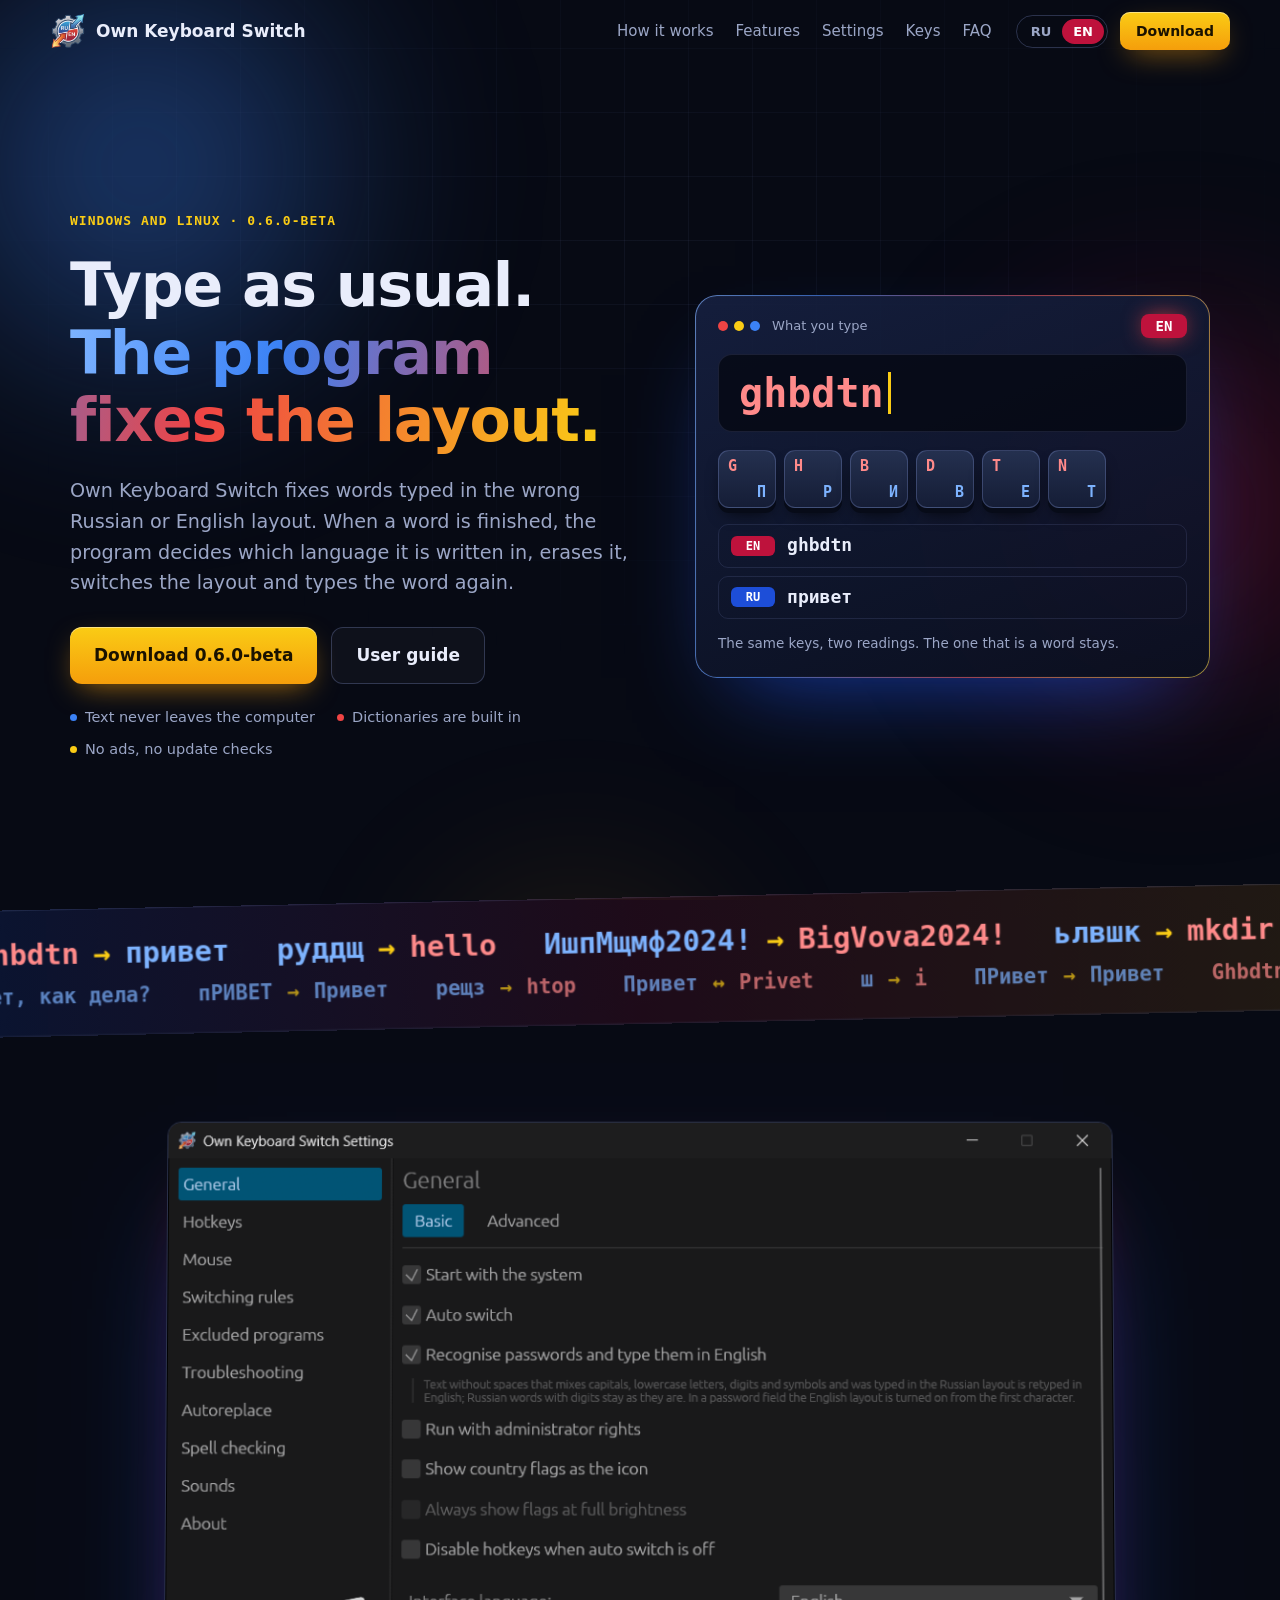
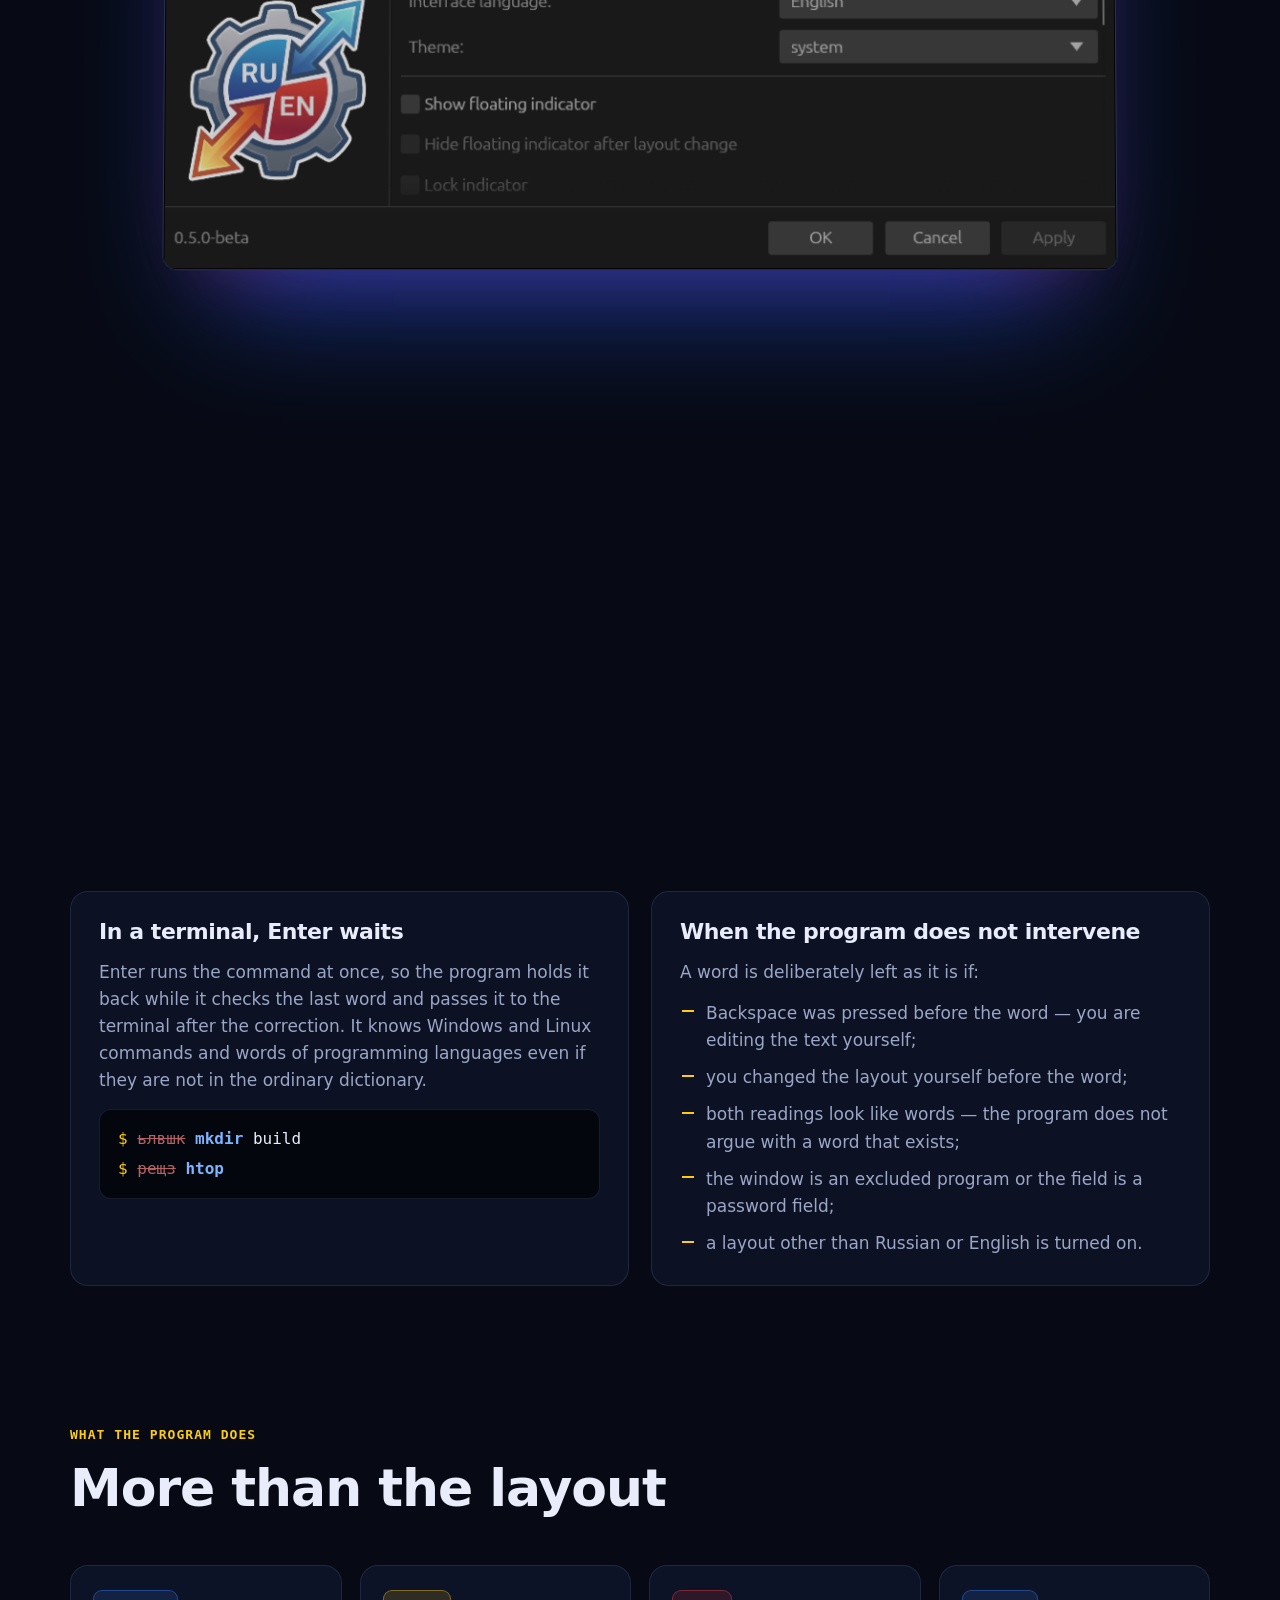
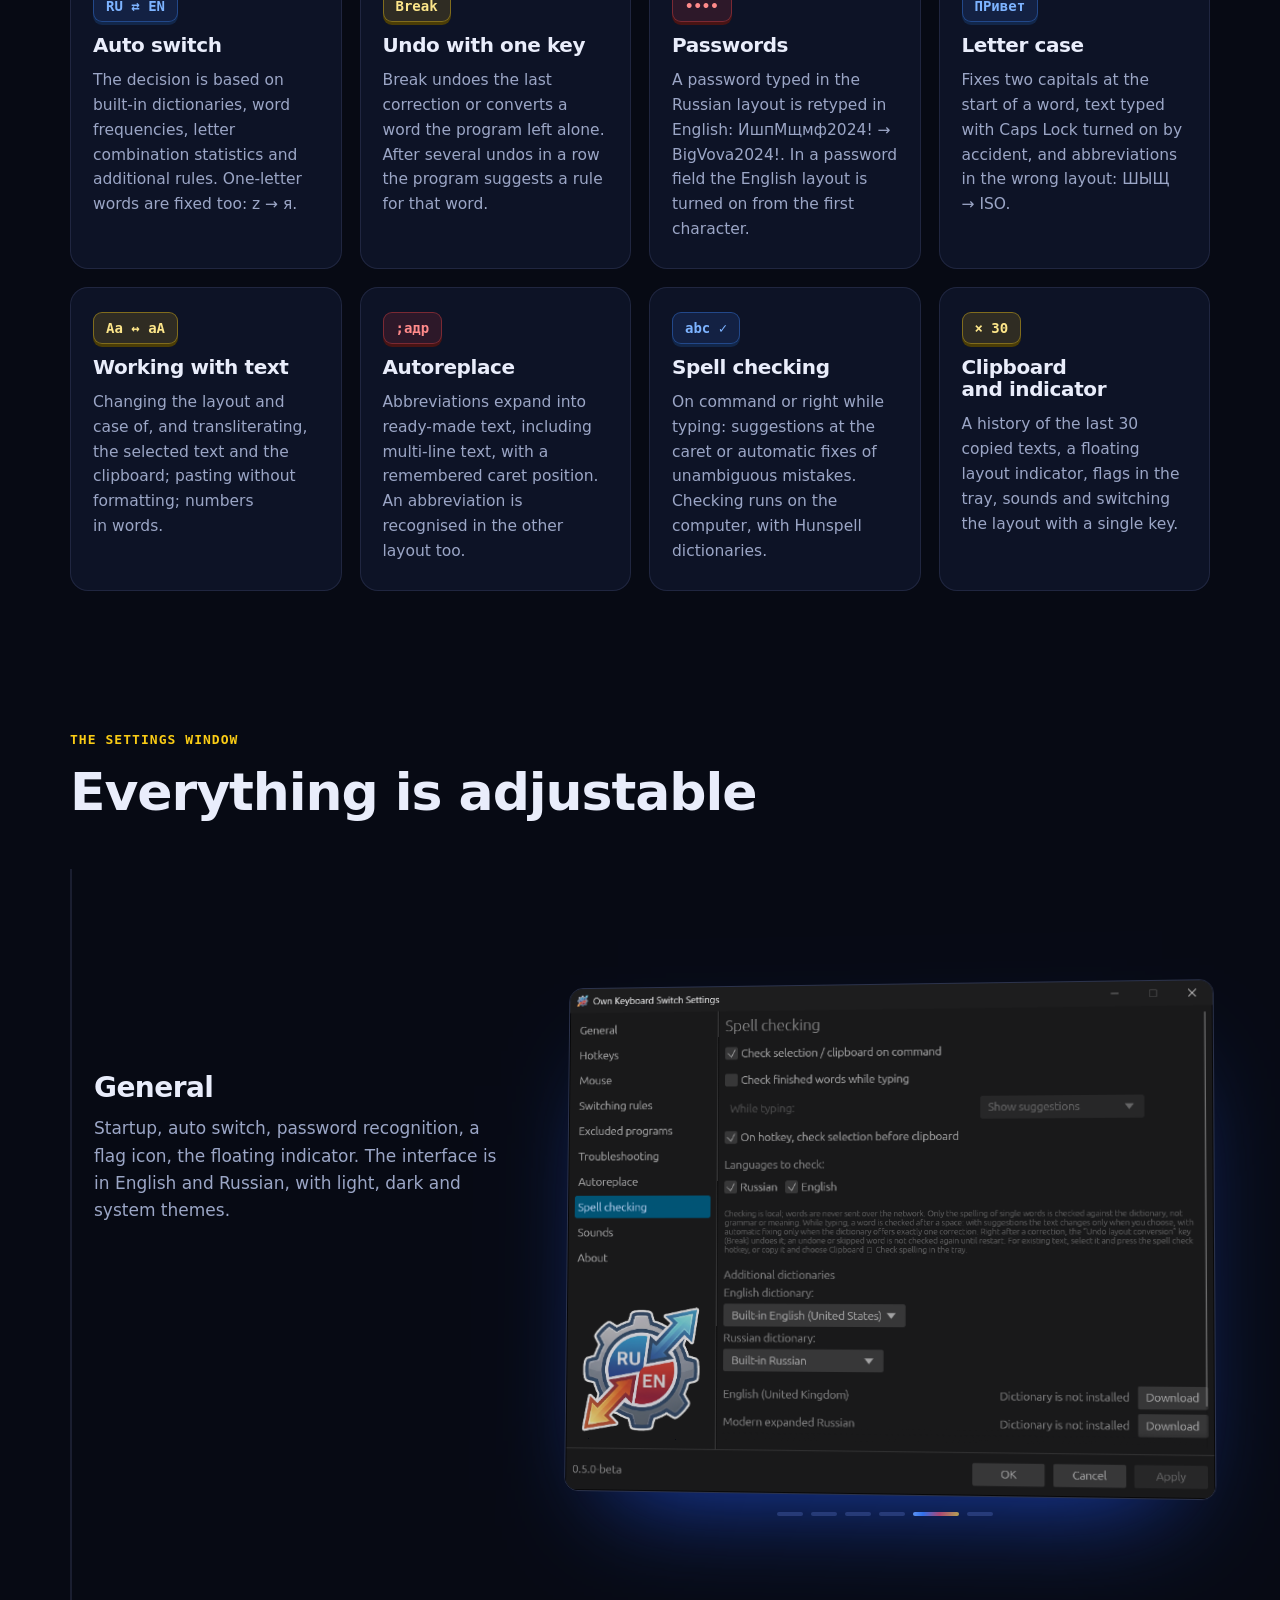
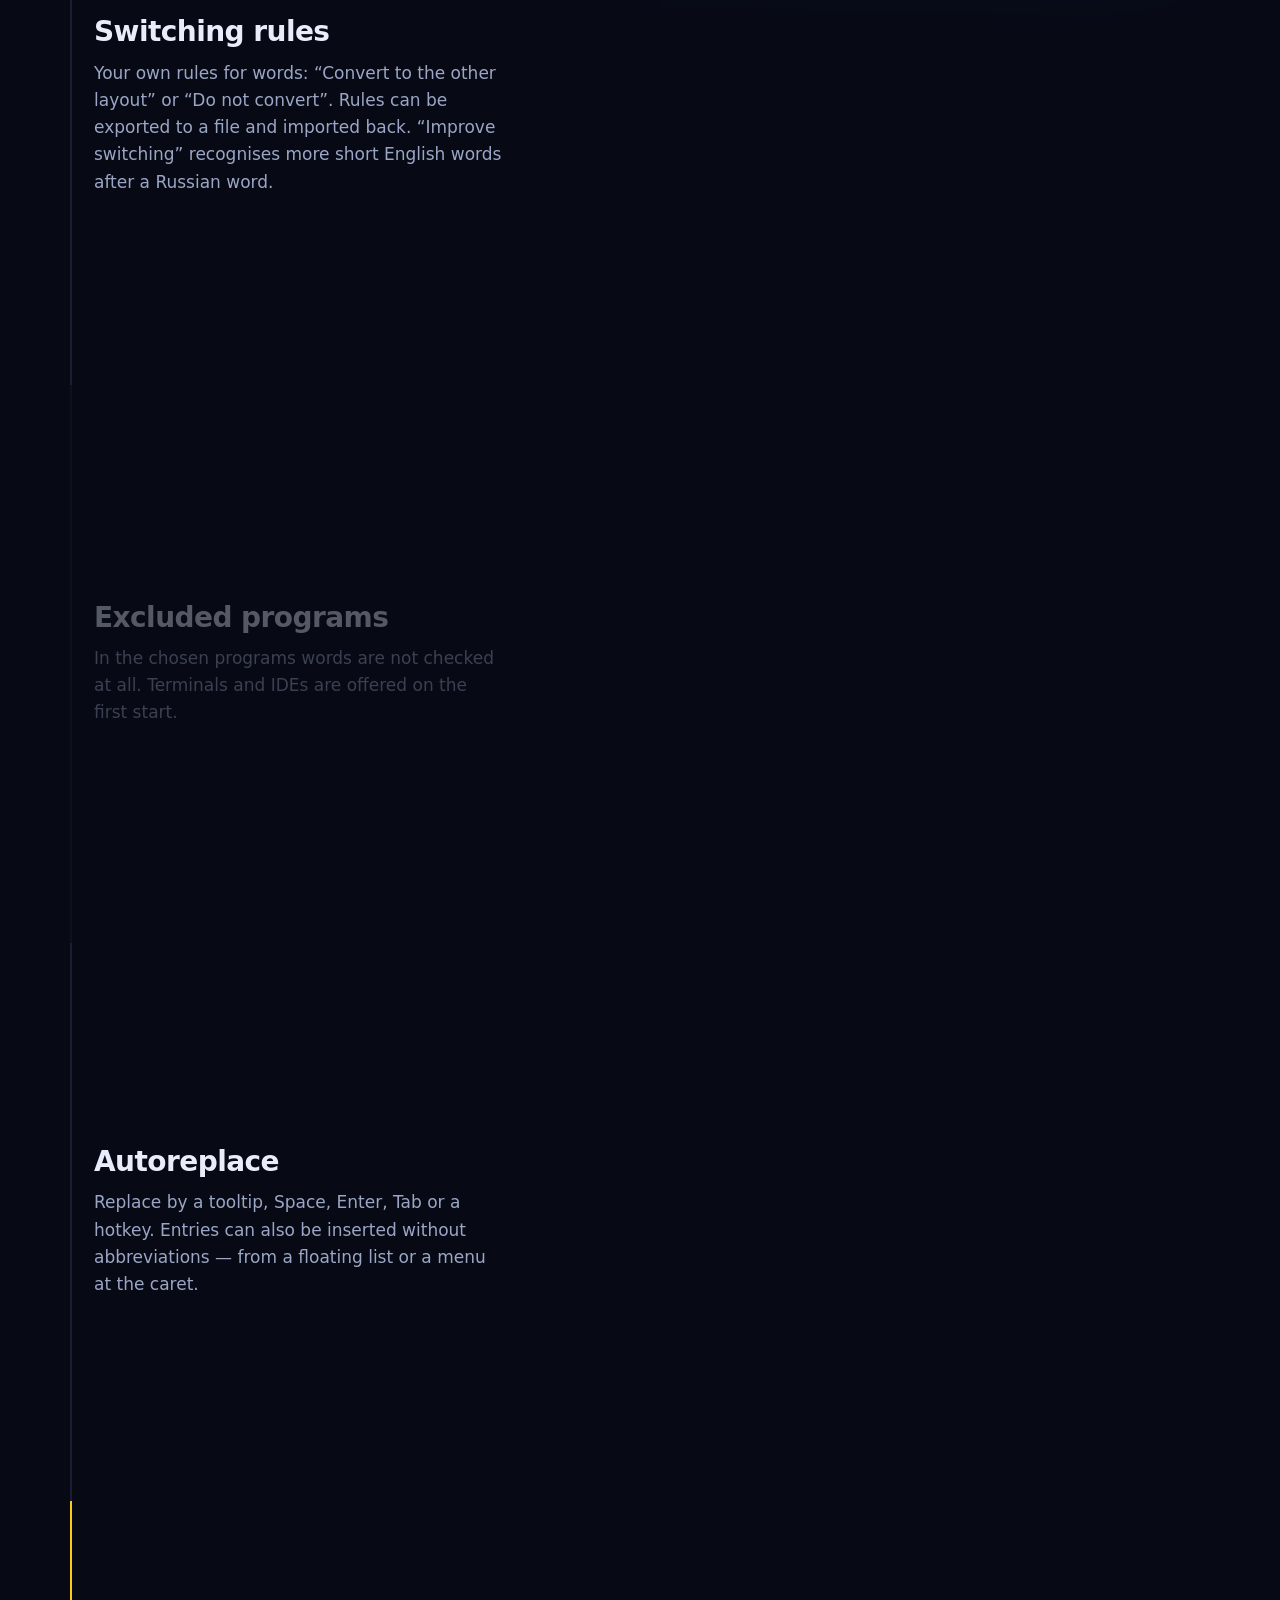
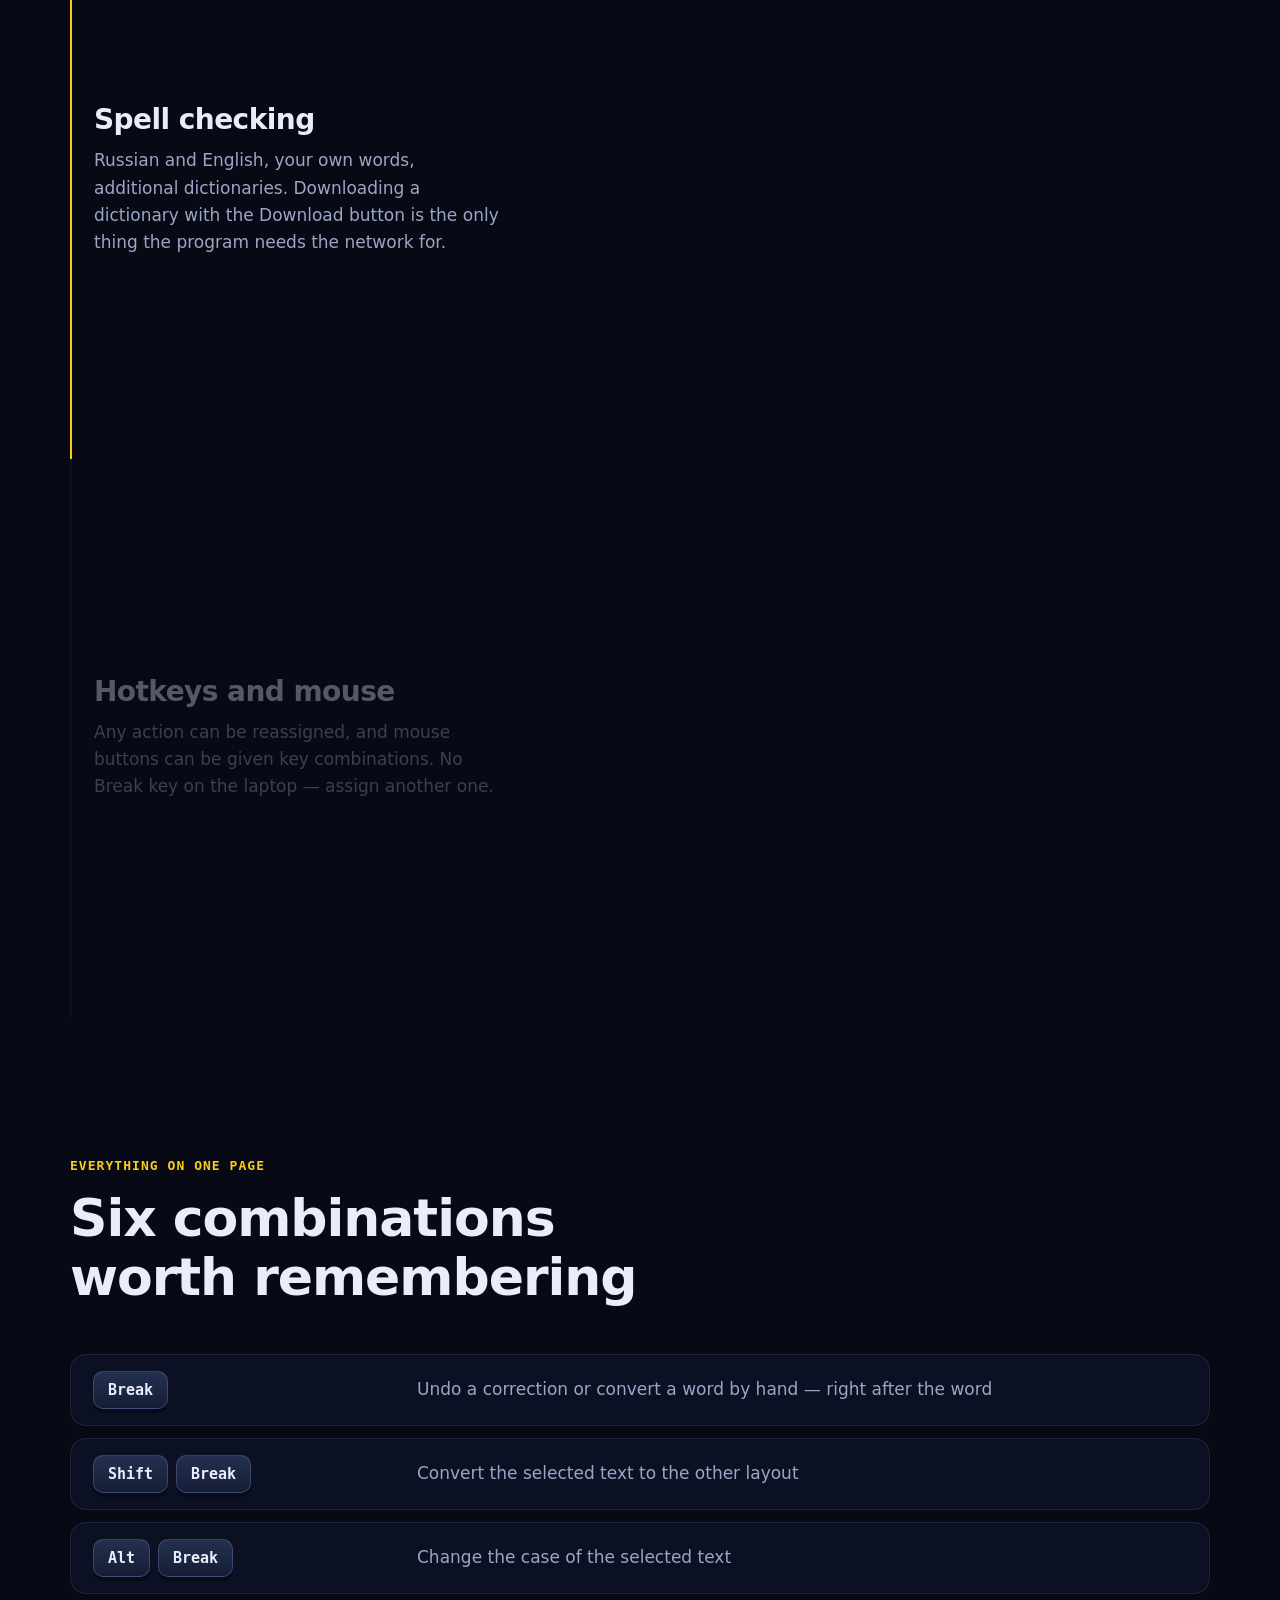
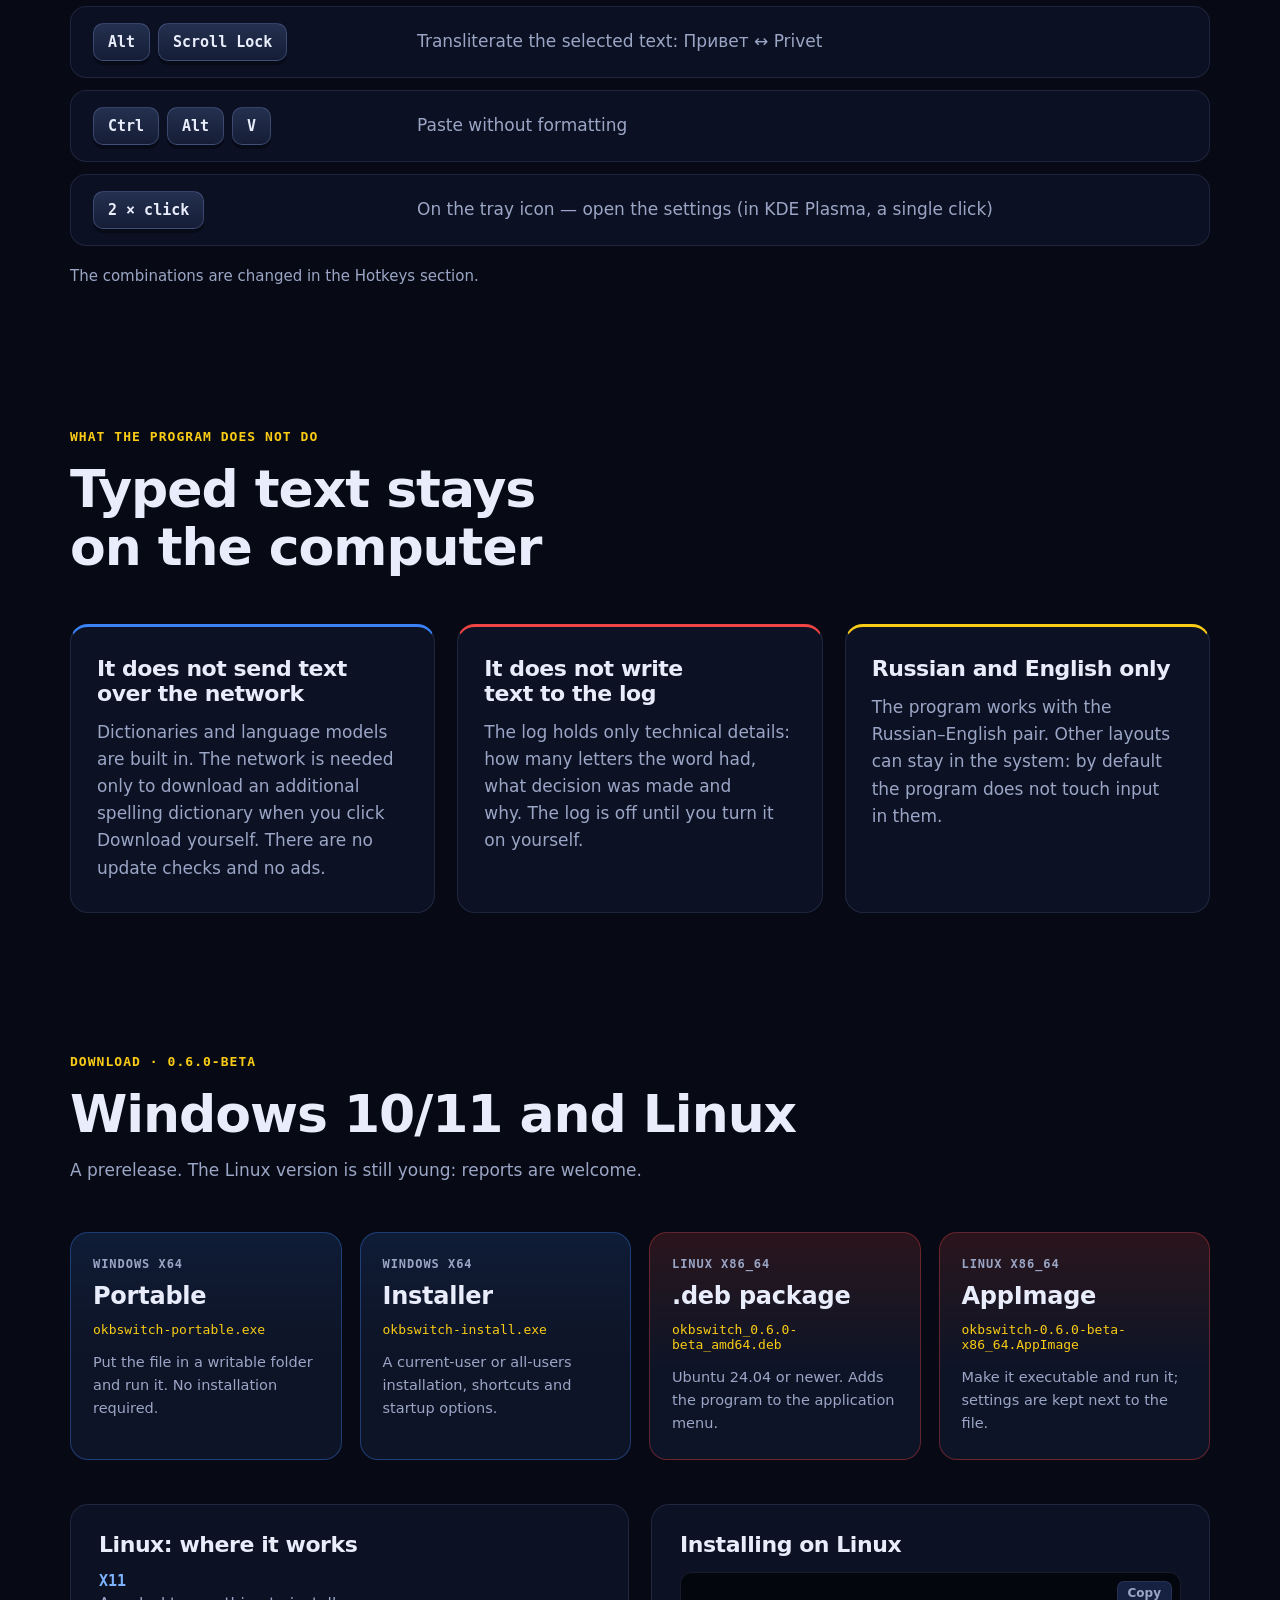
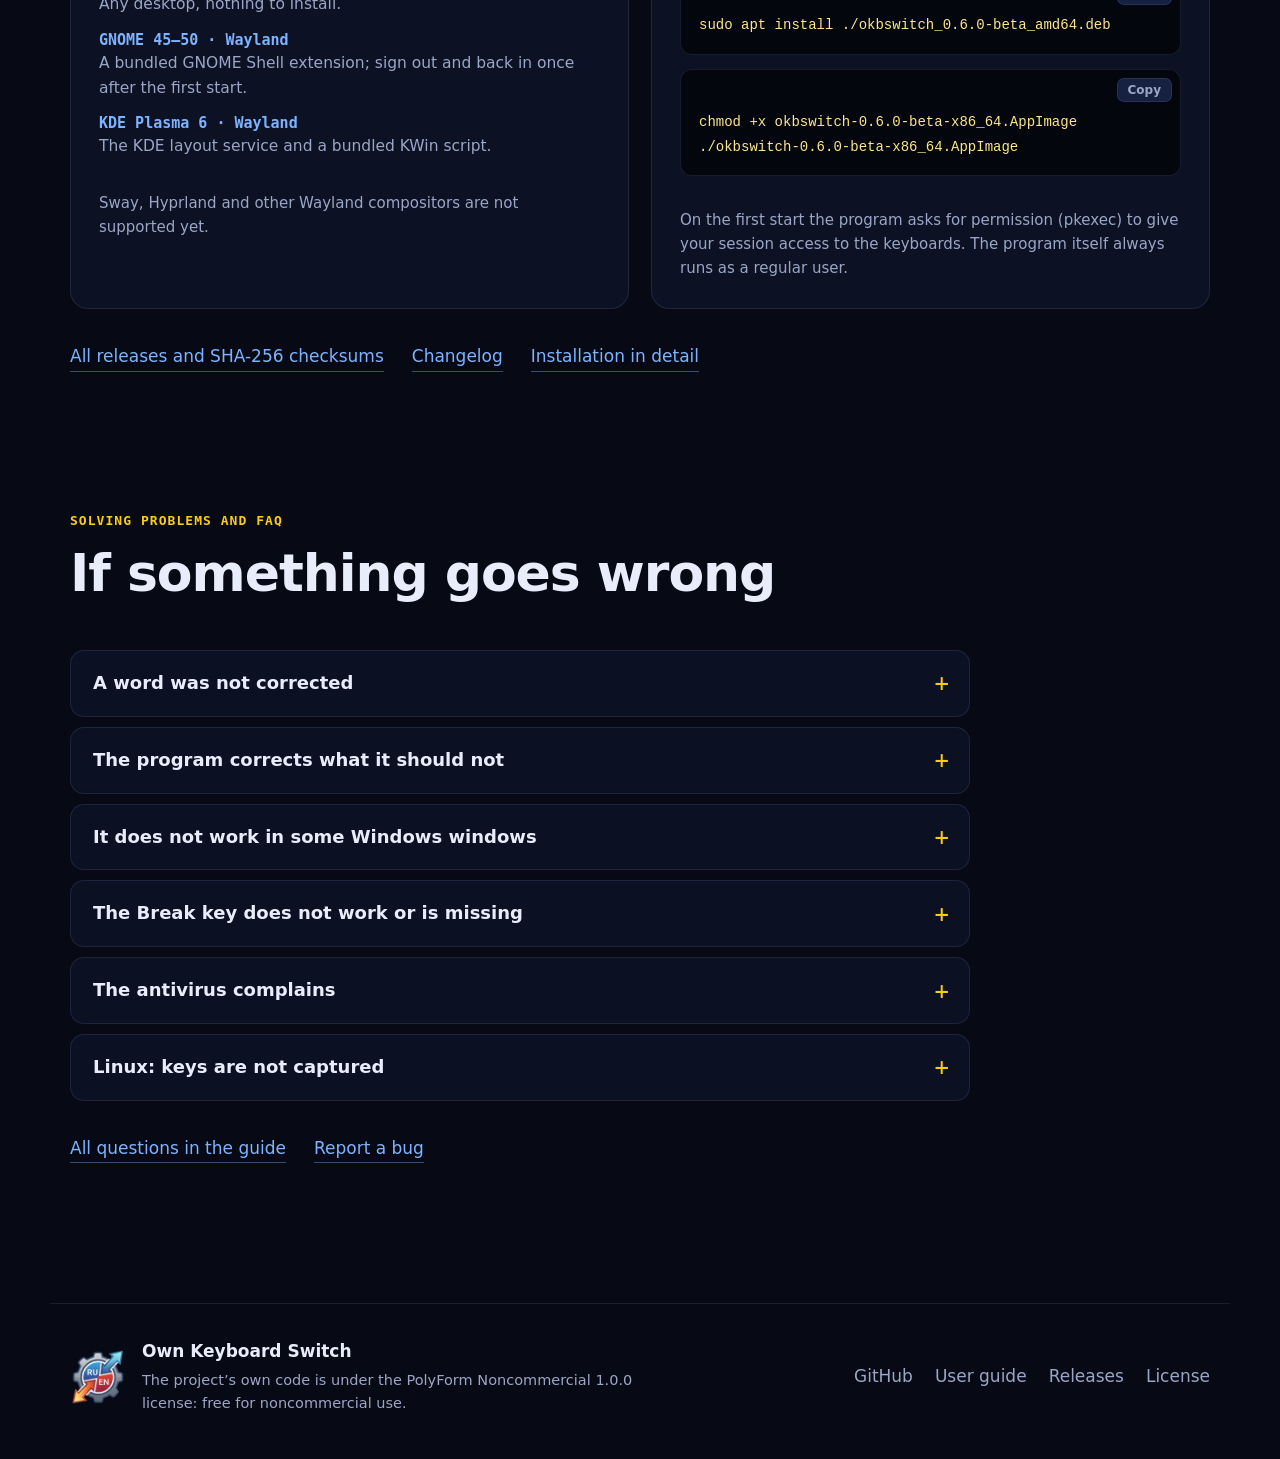
==== commit 3baf711a: "Site for 0.6.0-beta (from debf6f1)" ====
--- a/index.html
+++ b/index.html
@@ -273,11 +273,11 @@
         <div class="tour-stage" aria-hidden="true">
           <div class="tour-frame" id="tourFrame">
             <img class="is-active" src="img/ru/general.png" data-shot="general.png" width="1002" height="789" alt="">
-            <img src="img/ru/rules.png" data-shot="rules.png" width="1002" height="789" loading="lazy" alt="">
-            <img src="img/ru/exclusions.png" data-shot="exclusions.png" width="1002" height="789" loading="lazy" alt="">
-            <img src="img/ru/autoreplace.png" data-shot="autoreplace.png" width="1002" height="789" loading="lazy" alt="">
-            <img src="img/ru/spellcheck.png" data-shot="spellcheck.png" width="1002" height="789" loading="lazy" alt="">
-            <img src="img/ru/hotkeys.png" data-shot="hotkeys.png" width="1002" height="789" loading="lazy" alt="">
+            <img src="img/ru/rules.png" data-shot="rules.png" width="1002" height="789" alt="">
+            <img src="img/ru/exclusions.png" data-shot="exclusions.png" width="1002" height="789" alt="">
+            <img src="img/ru/autoreplace.png" data-shot="autoreplace.png" width="1002" height="789" alt="">
+            <img src="img/ru/spellcheck.png" data-shot="spellcheck.png" width="1002" height="789" alt="">
+            <img src="img/ru/hotkeys.png" data-shot="hotkeys.png" width="1002" height="789" alt="">
           </div>
           <div class="tour-dots" id="tourDots"><i class="is-active"></i><i></i><i></i><i></i><i></i><i></i></div>
         </div>
--- a/styles.css
+++ b/styles.css
@@ -26,6 +26,7 @@
   --mono: "Cascadia Code", "JetBrains Mono", "SF Mono", Consolas, "DejaVu Sans Mono", monospace;
   --ease: cubic-bezier(0.2, 0.7, 0.2, 1);
   --wrap: 1180px;
+  --shot-opacity: 0.9; /* screenshots let the background show through by 10% */
 }
 
 * { box-sizing: border-box; }
@@ -267,6 +268,7 @@
   box-shadow: 0 70px 120px -50px rgba(29, 78, 216, 0.8), 0 30px 70px -40px rgba(190, 18, 60, 0.6);
   transform-origin: 50% 100%; will-change: transform;
 }
+.shot img { opacity: var(--shot-opacity); }
 
 /* ---------- How ---------- */
 .steps { display: grid; grid-template-columns: repeat(3, 1fr); gap: 22px; position: relative; counter-reset: s; }
@@ -355,10 +357,13 @@
 }
 .tour-frame img {
   position: absolute; inset: 0; width: 100%; height: 100%; object-fit: cover;
-  opacity: 0; transform: scale(1.06) translateY(24px);
-  transition: opacity 0.55s var(--ease), transform 0.7s var(--ease);
-}
-.tour-frame img.is-active { opacity: 1; transform: none; }
+  opacity: var(--shot-opacity);
+  /* waiting on the right; passed ones leave to the left */
+  transform: translateX(104%);
+  transition: transform 0.75s cubic-bezier(0.65, 0, 0.25, 1);
+}
+.tour-frame img.is-past { transform: translateX(-104%); }
+.tour-frame img.is-active { transform: none; }
 .tour-dots { display: flex; gap: 8px; justify-content: center; }
 .tour-dots i { width: 26px; height: 4px; border-radius: 2px; background: var(--line-strong); transition: background 0.3s, width 0.3s; }
 .tour-dots i.is-active { width: 46px; background: var(--grad); }
@@ -467,7 +472,7 @@
   .tour-grid { grid-template-columns: 1fr; }
   .tour-stage { display: none; }
   .tour-step { min-height: 0; opacity: 1; padding: 0 0 0 18px; margin-bottom: 44px; }
-  .tour-inline { display: block; margin-top: 10px; border-radius: 10px; border: 1px solid var(--line-strong); }
+  .tour-inline { display: block; opacity: var(--shot-opacity); margin-top: 10px; border-radius: 10px; border: 1px solid var(--line-strong); }
   .keylist li { grid-template-columns: 1fr; gap: 12px; }
   .section { padding-top: 80px; }
 }
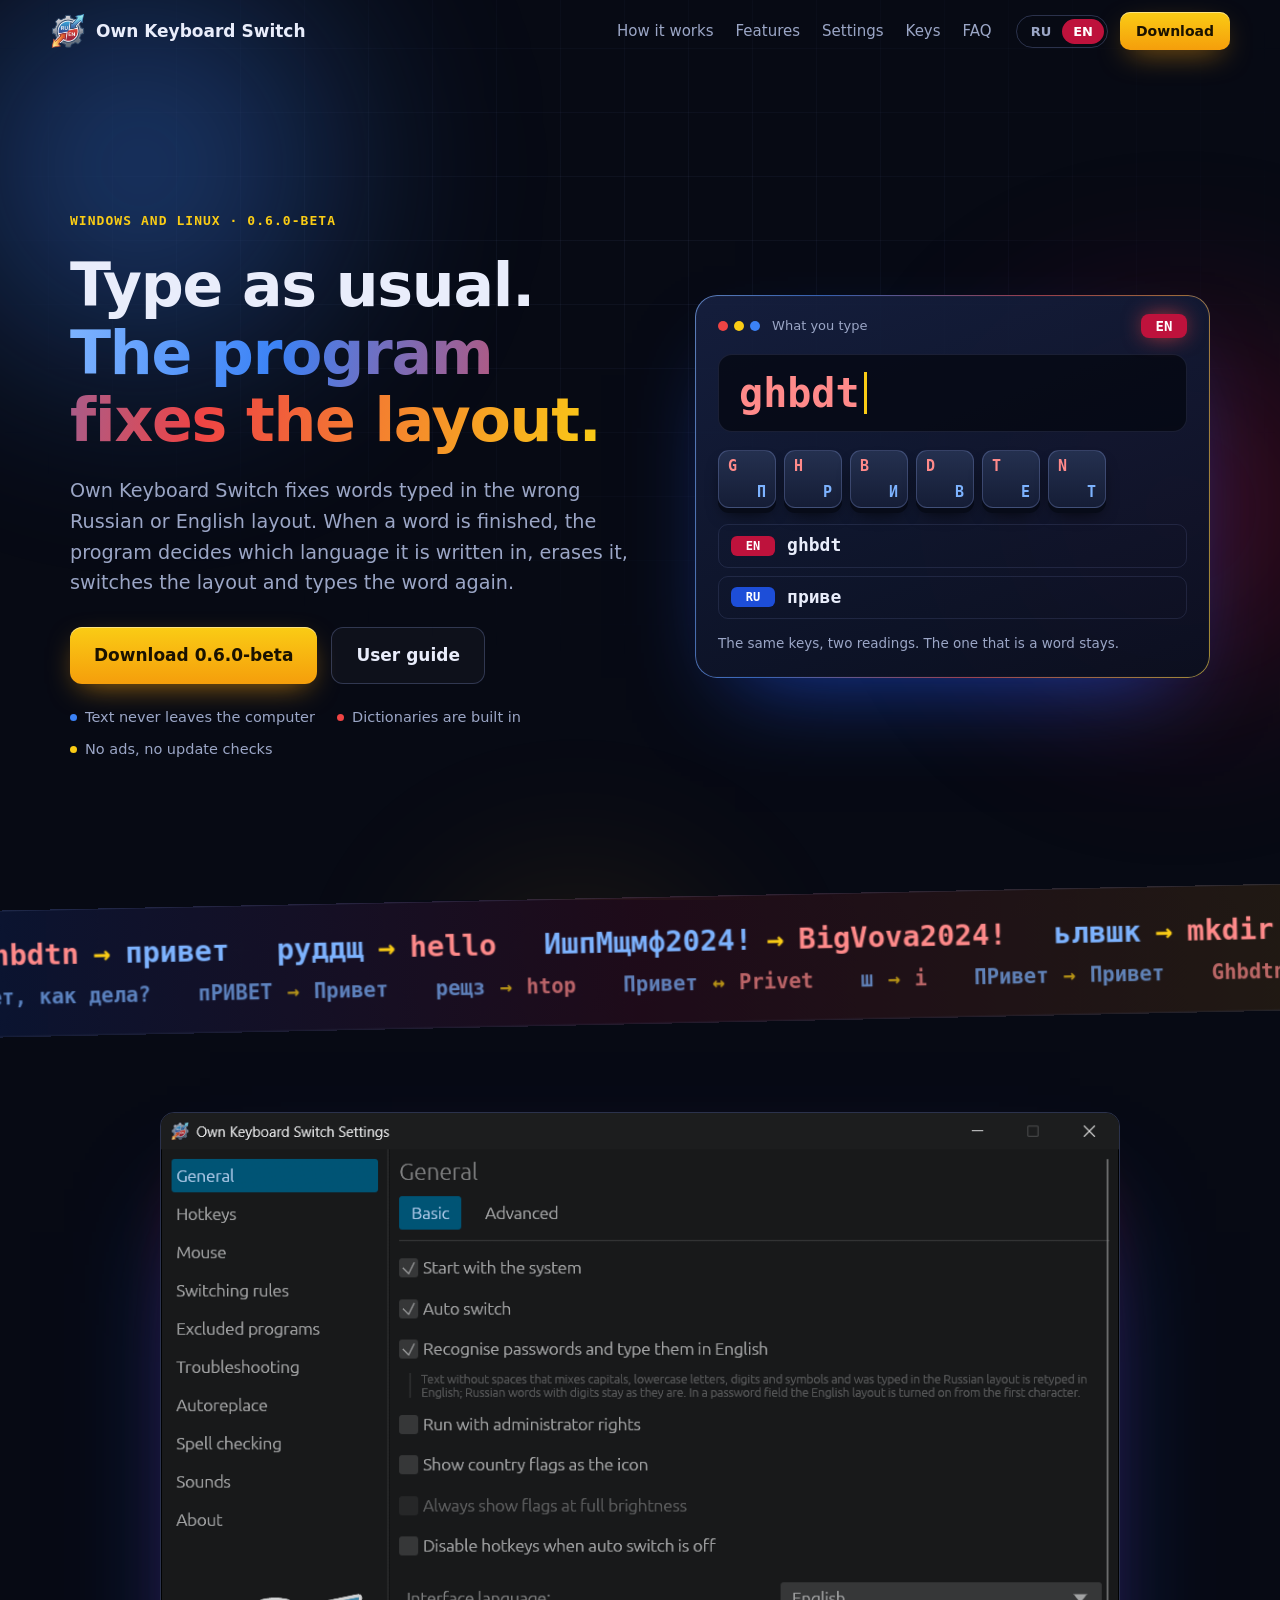
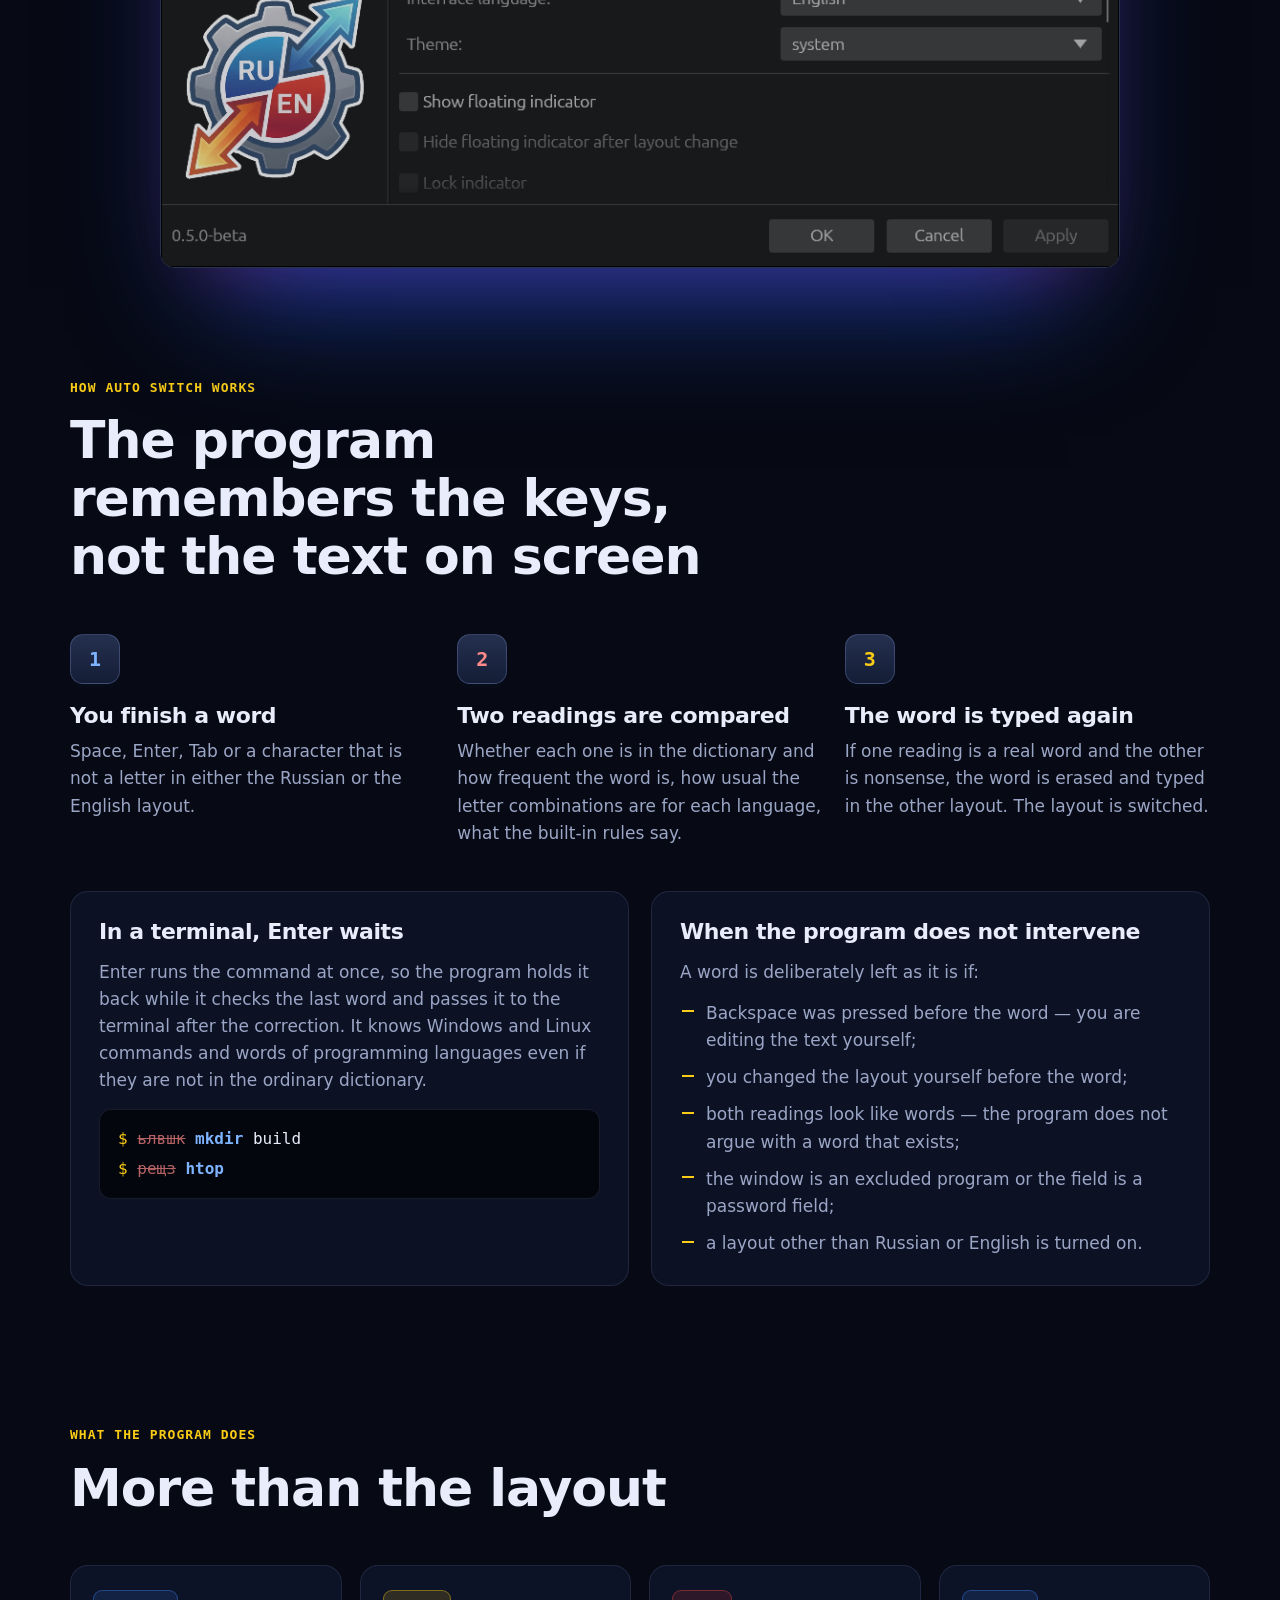
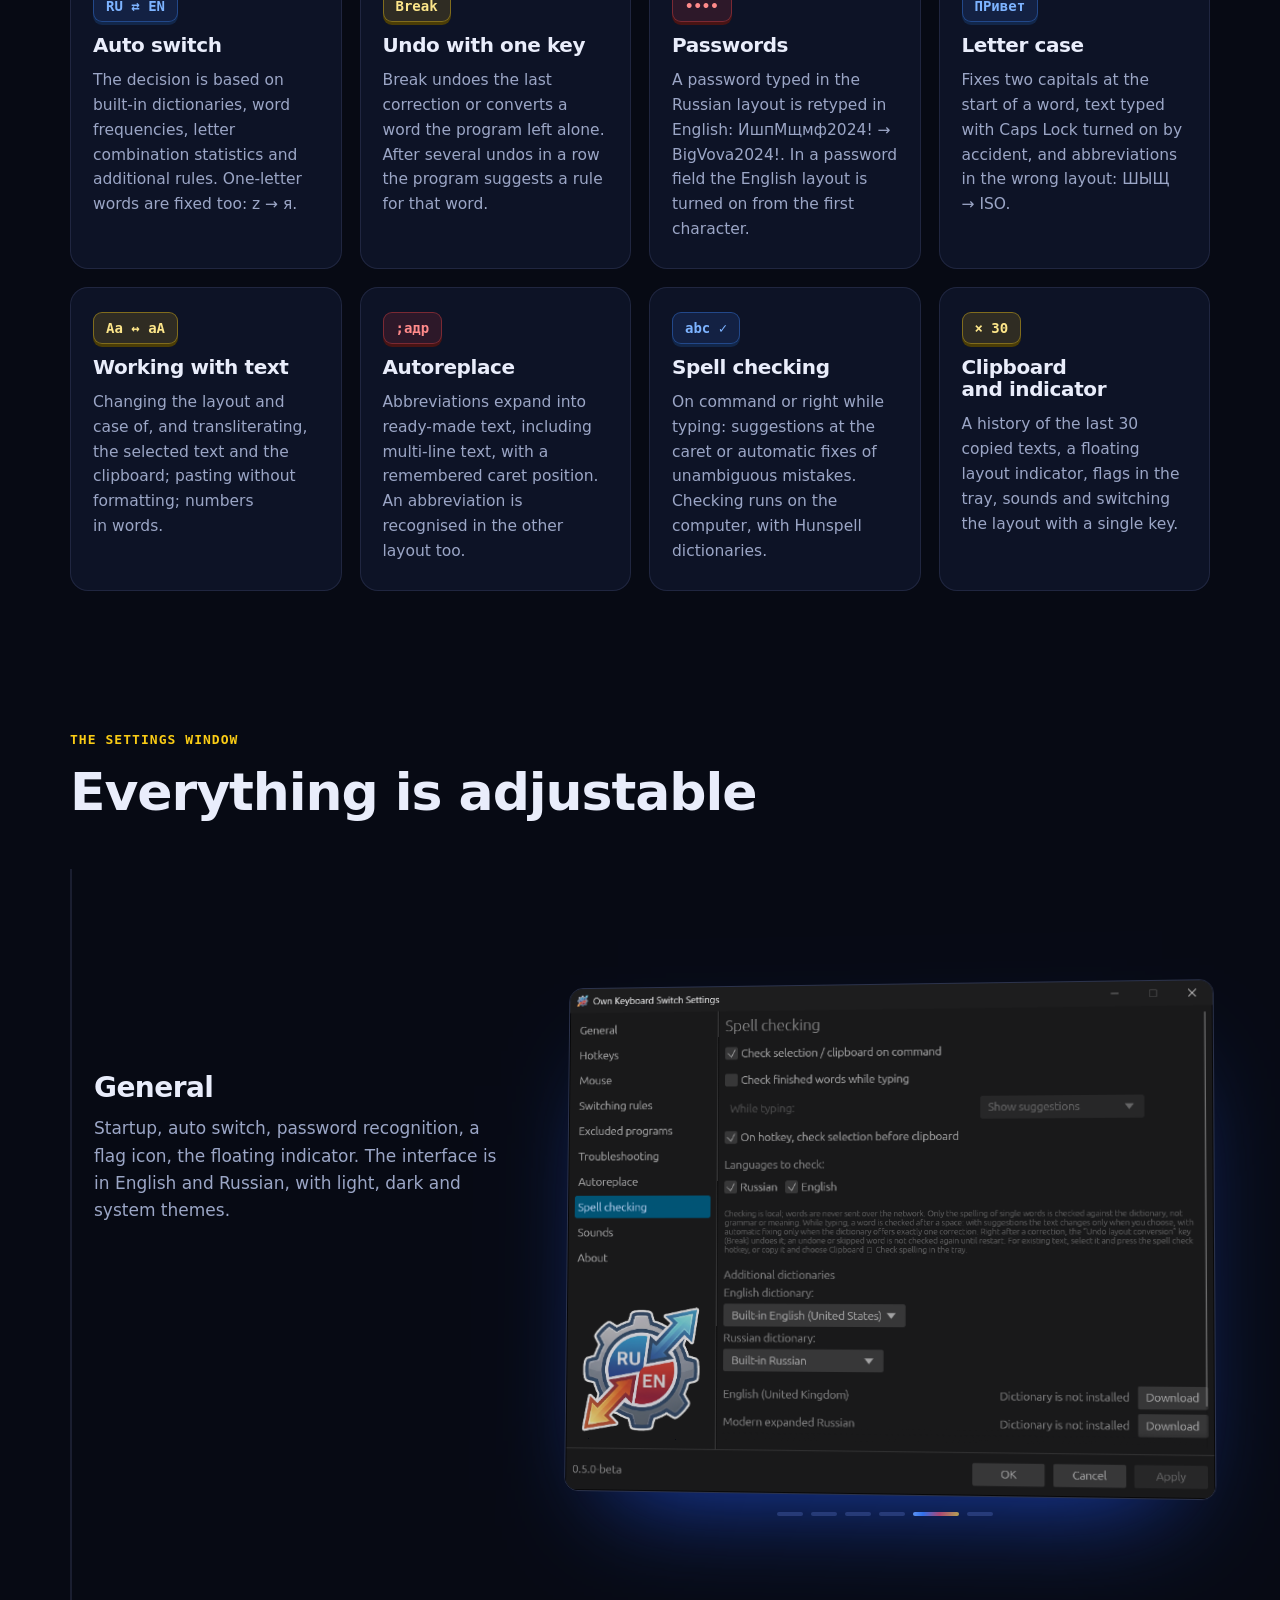
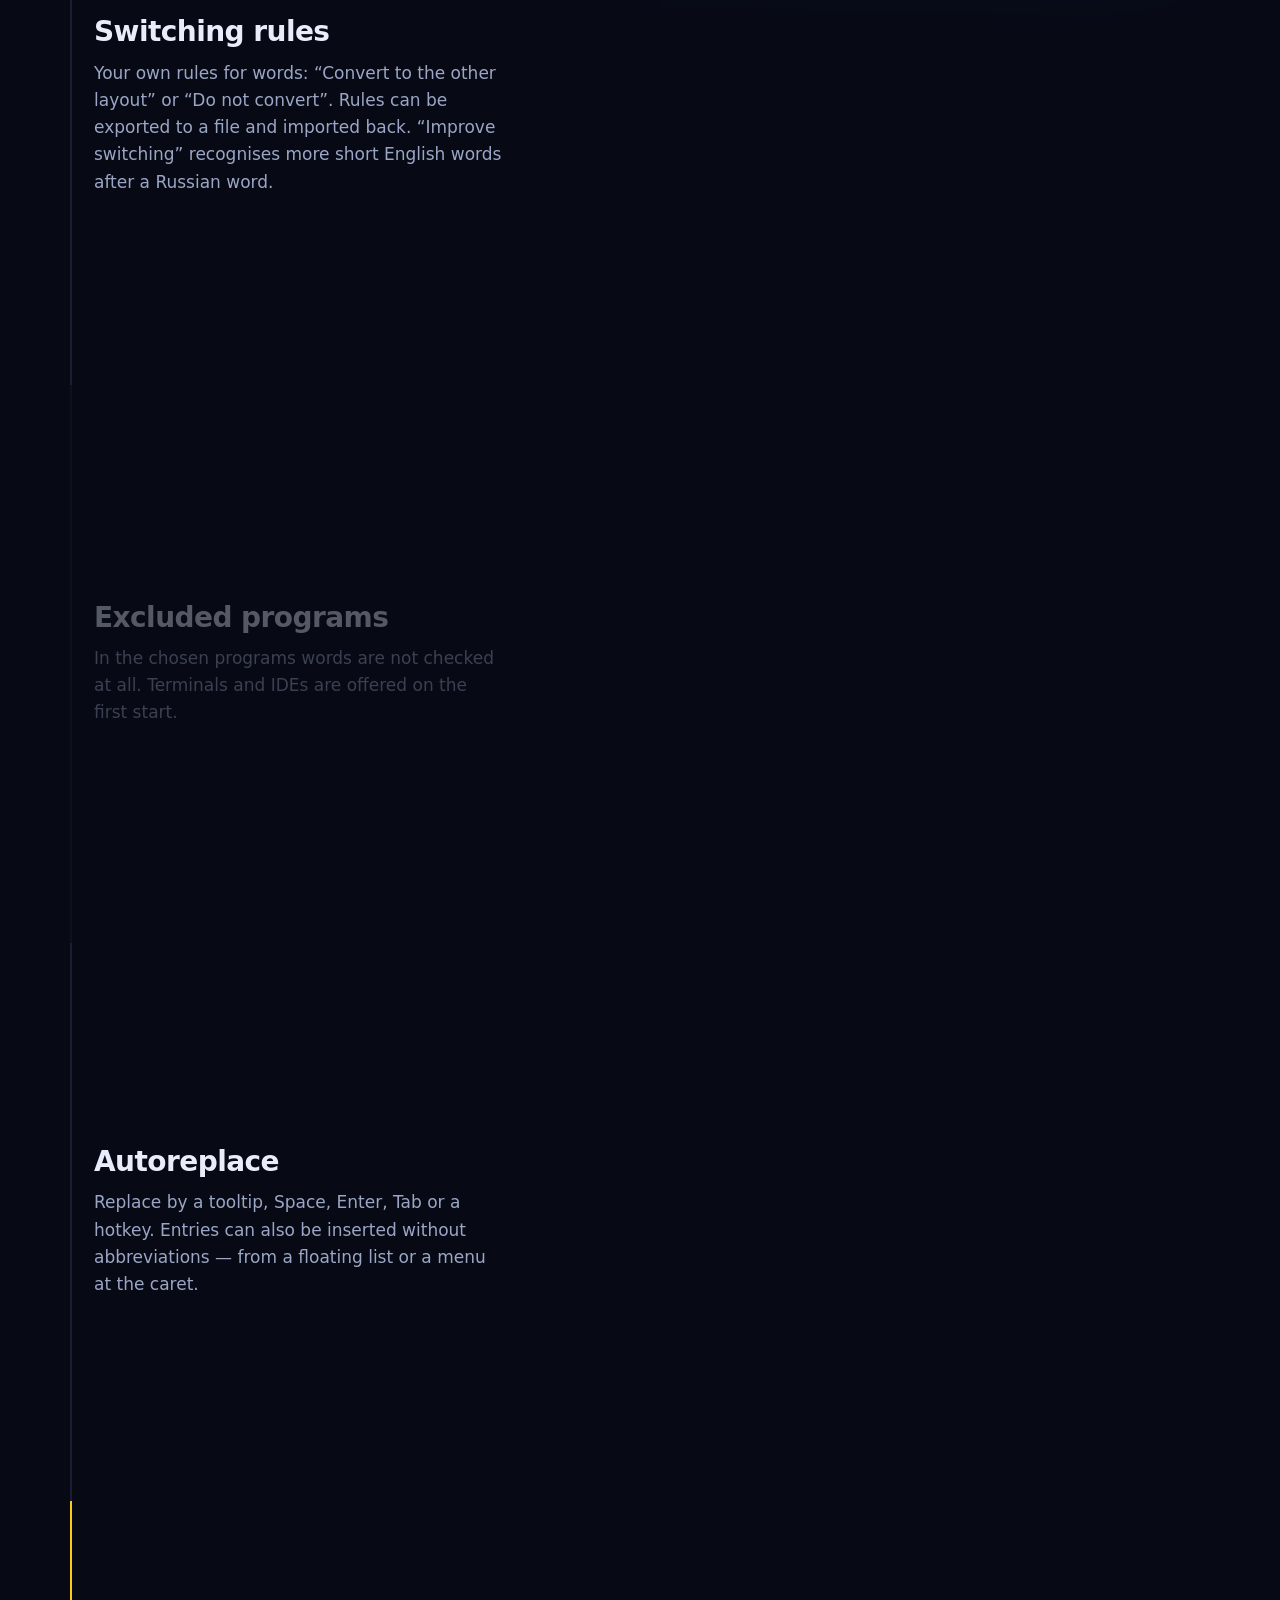
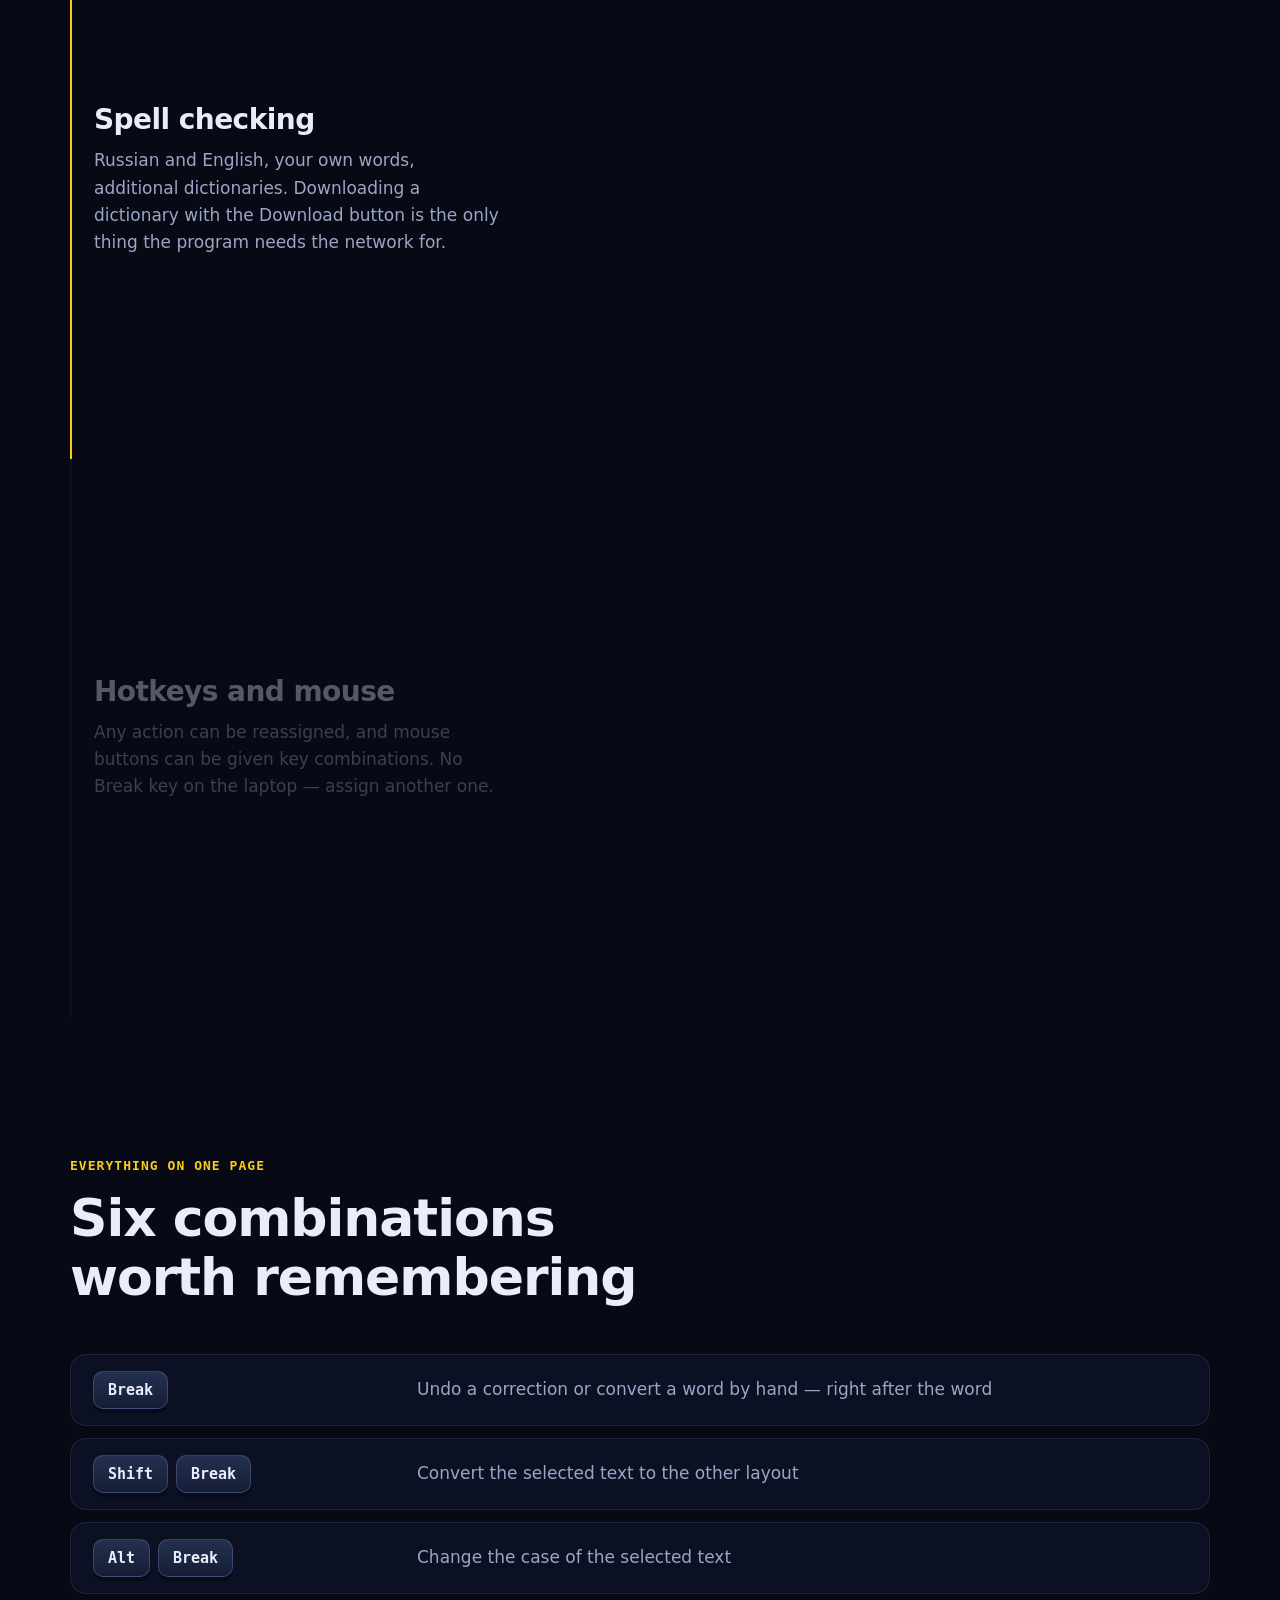
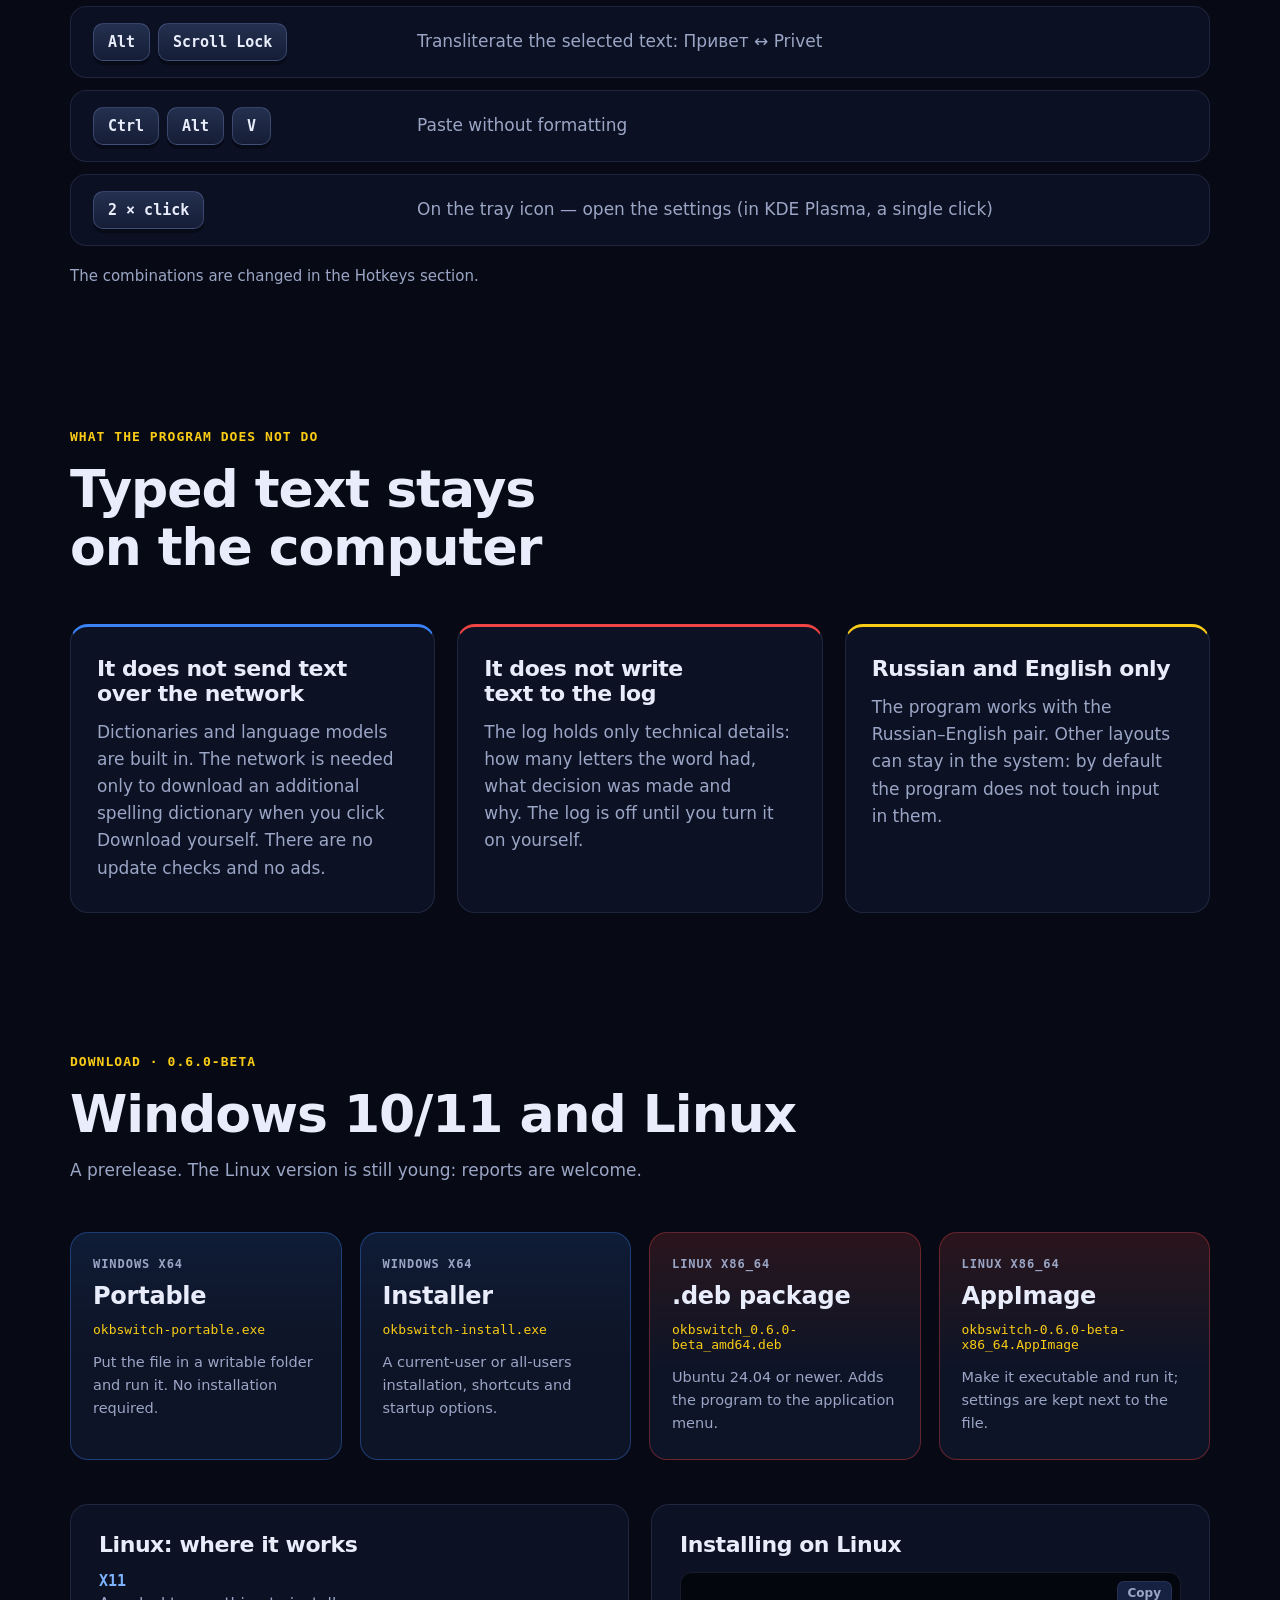
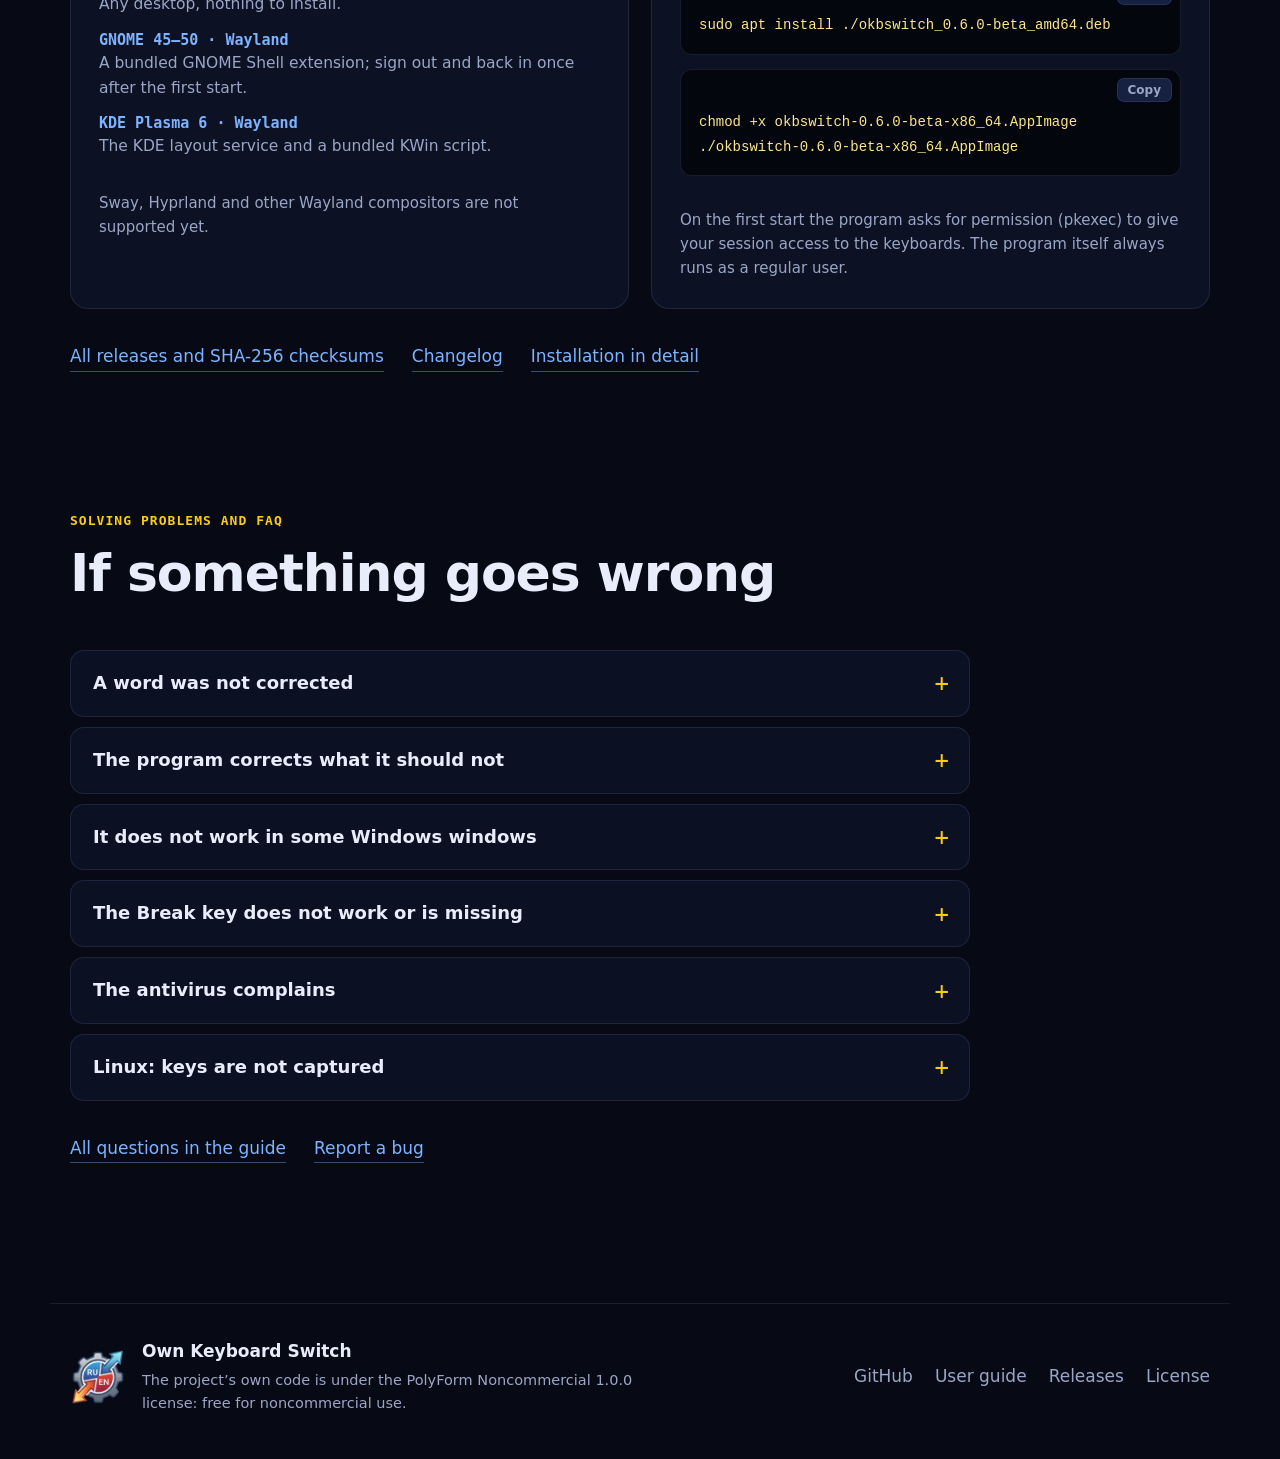
==== commit 21472285: "Site for 0.6.0-beta (from e586ff0)" ====
--- a/index.html
+++ b/index.html
@@ -6,12 +6,41 @@
   <title>Own Keyboard Switch — автоматическое переключение раскладки RU/EN</title>
   <meta name="description" content="Own Keyboard Switch исправляет слова, набранные не в той раскладке: ghbdtn → привет, руддщ → hello. Windows и Linux, без сети, рекламы и проверки обновлений.">
   <meta name="theme-color" content="#070a14">
+  <meta name="robots" content="index, follow">
   <meta property="og:type" content="website">
+  <meta property="og:site_name" content="Own Keyboard Switch">
   <meta property="og:title" content="Own Keyboard Switch">
   <meta property="og:description" content="Автоматическое переключение русской и английской раскладки в Windows и Linux.">
   <meta property="og:url" content="https://coinman-dev.github.io/own-keyboard-switch/">
+  <meta property="og:locale" content="ru_RU">
+  <meta property="og:locale:alternate" content="en_US">
   <meta property="og:image" content="https://coinman-dev.github.io/own-keyboard-switch/img/logo.png">
+  <meta name="twitter:card" content="summary">
   <link rel="canonical" href="https://coinman-dev.github.io/own-keyboard-switch/">
+  <link rel="alternate" hreflang="ru" href="https://coinman-dev.github.io/own-keyboard-switch/">
+  <link rel="alternate" hreflang="en" href="https://coinman-dev.github.io/own-keyboard-switch/?lang=en">
+  <link rel="alternate" hreflang="x-default" href="https://coinman-dev.github.io/own-keyboard-switch/">
+  <script type="application/ld+json">
+  {
+    "@context": "https://schema.org",
+    "@type": "SoftwareApplication",
+    "name": "Own Keyboard Switch",
+    "alternateName": "okbswitch",
+    "url": "https://coinman-dev.github.io/own-keyboard-switch/",
+    "description": "Automatic Russian–English keyboard layout switching for Windows and Linux: fixes words typed in the wrong layout (ghbdtn → привет). Works offline.",
+    "applicationCategory": "UtilitiesApplication",
+    "operatingSystem": "Windows 10, Windows 11, Linux",
+    "softwareVersion": "0.6.0-beta",
+    "inLanguage": ["ru", "en"],
+    "image": "https://coinman-dev.github.io/own-keyboard-switch/img/logo.png",
+    "screenshot": "https://coinman-dev.github.io/own-keyboard-switch/img/en/general.png",
+    "downloadUrl": "https://github.com/coinman-dev/own-keyboard-switch/releases",
+    "license": "https://polyformproject.org/licenses/noncommercial/1.0.0/",
+    "isAccessibleForFree": true,
+    "offers": { "@type": "Offer", "price": "0", "priceCurrency": "USD" },
+    "codeRepository": "https://github.com/coinman-dev/own-keyboard-switch"
+  }
+  </script>
   <link rel="icon" href="img/favicon.ico" sizes="any">
   <link rel="icon" type="image/png" href="img/logo-256.png">
   <script>document.documentElement.classList.add('js');</script>
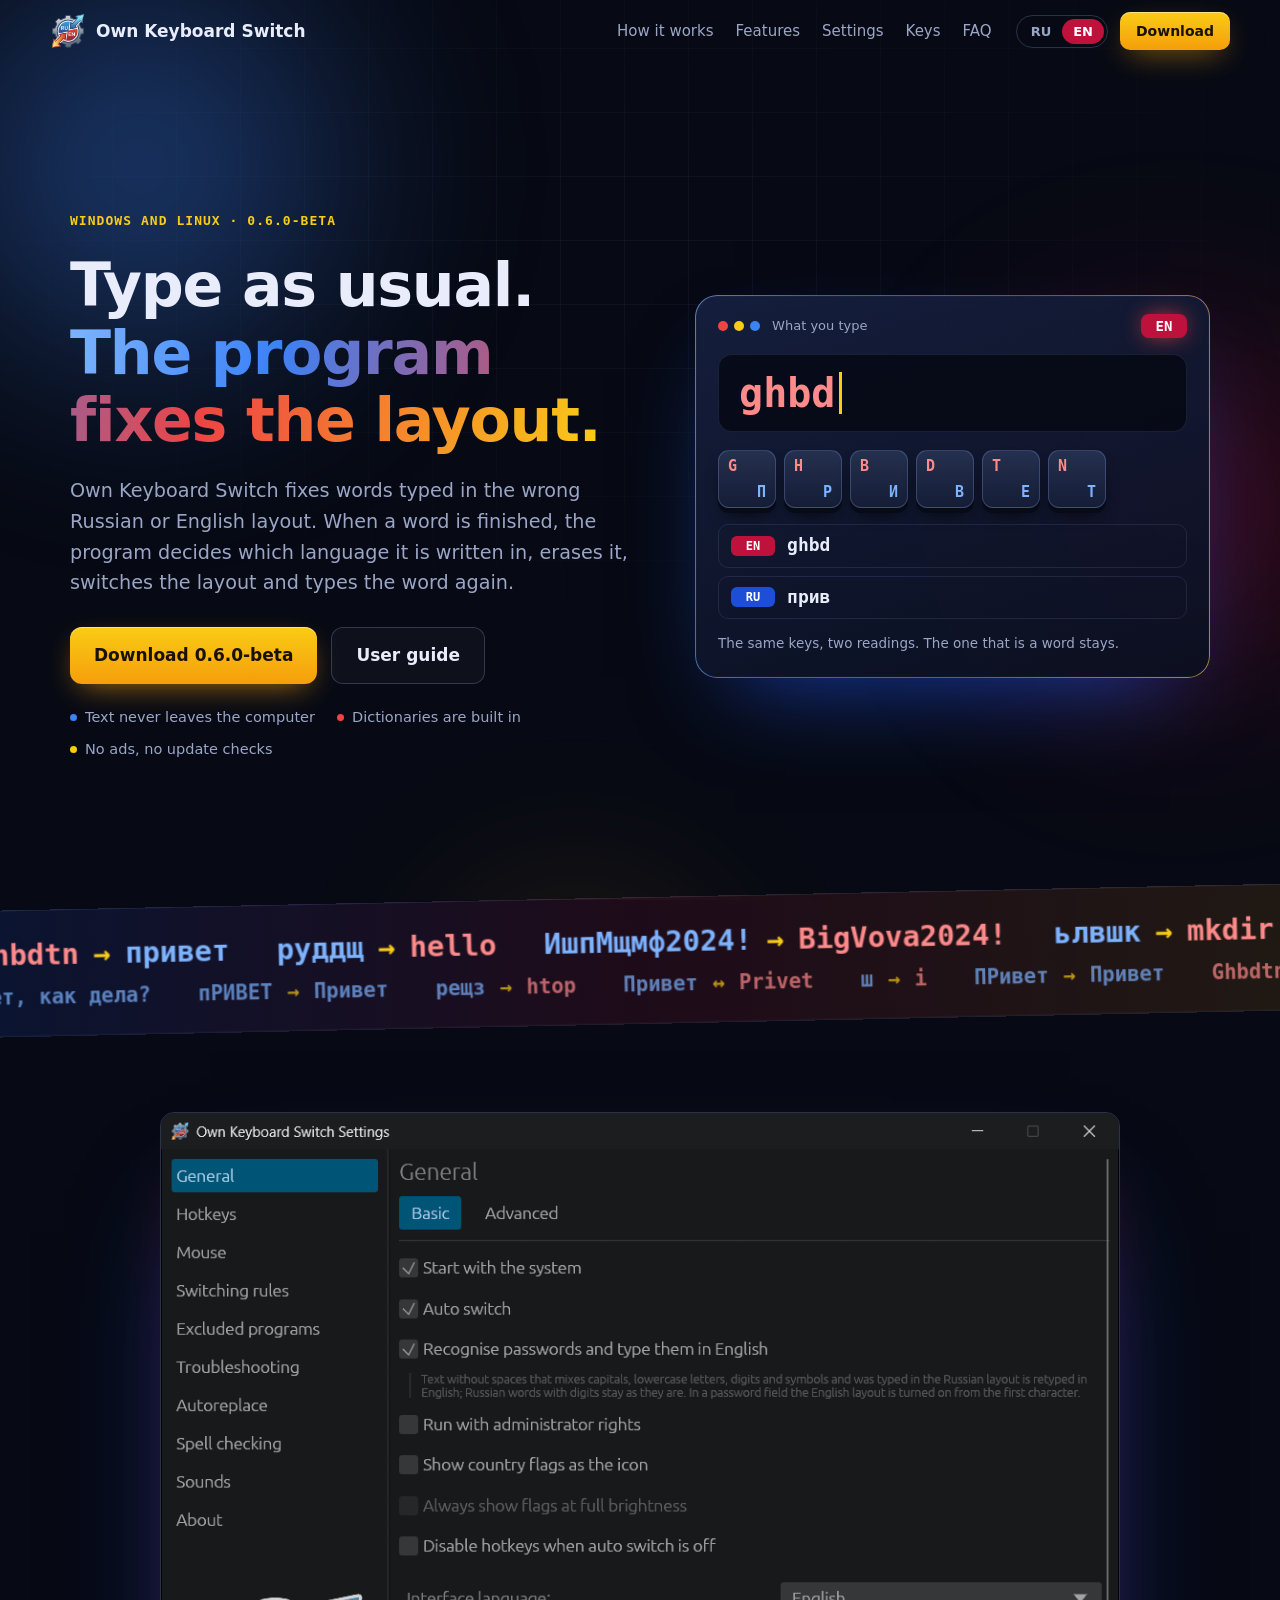
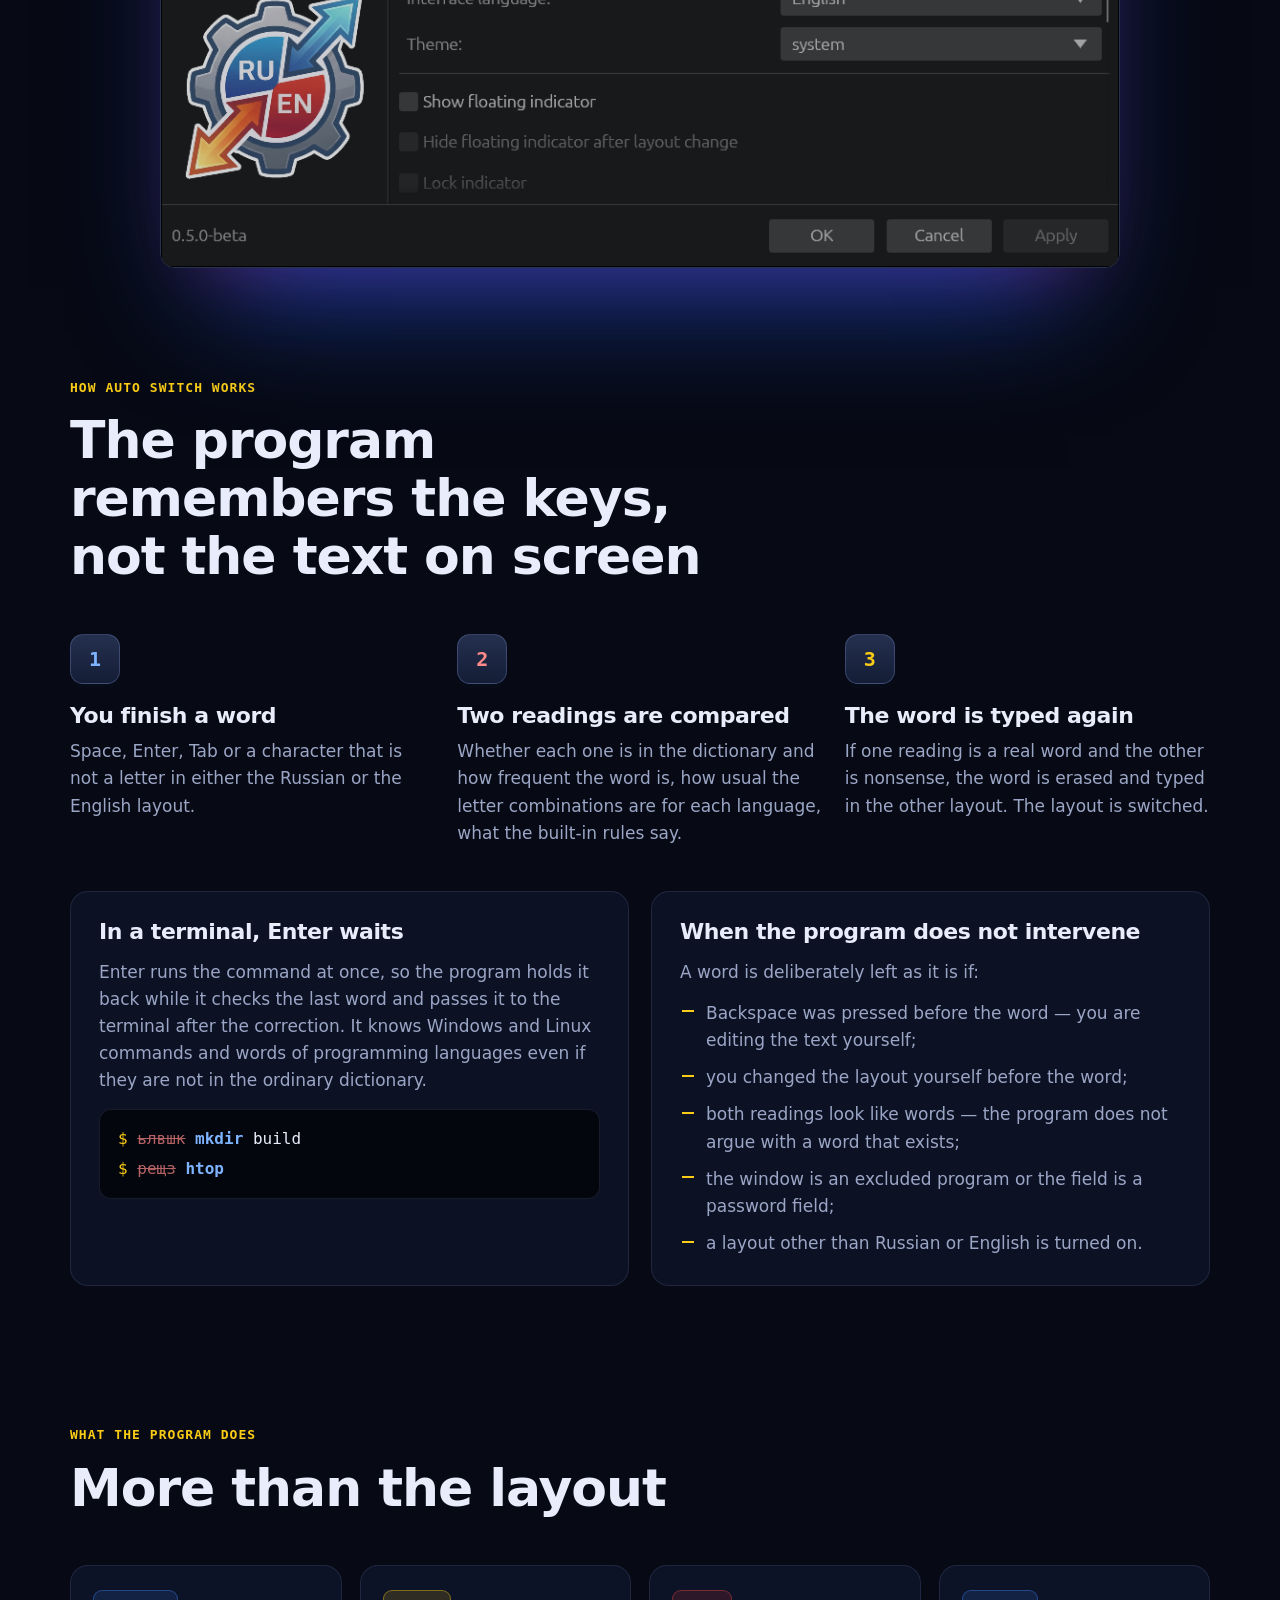
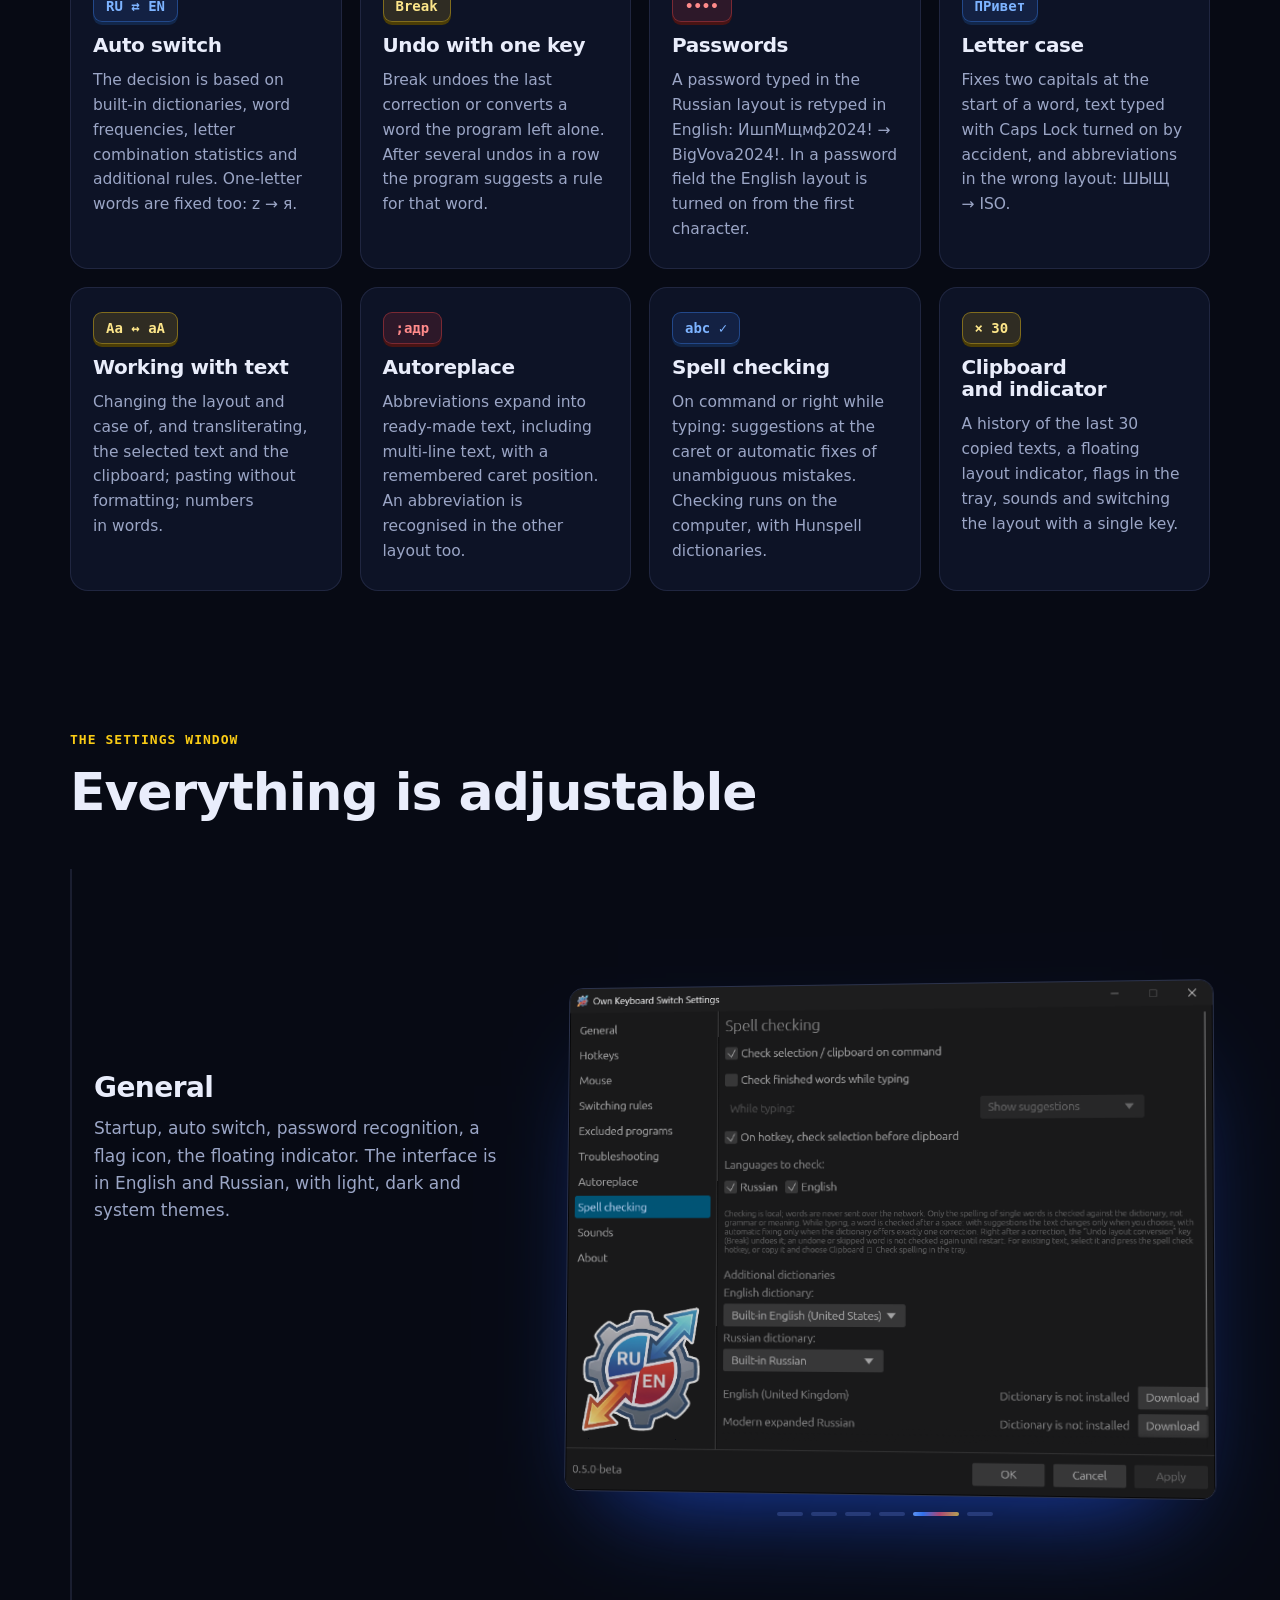
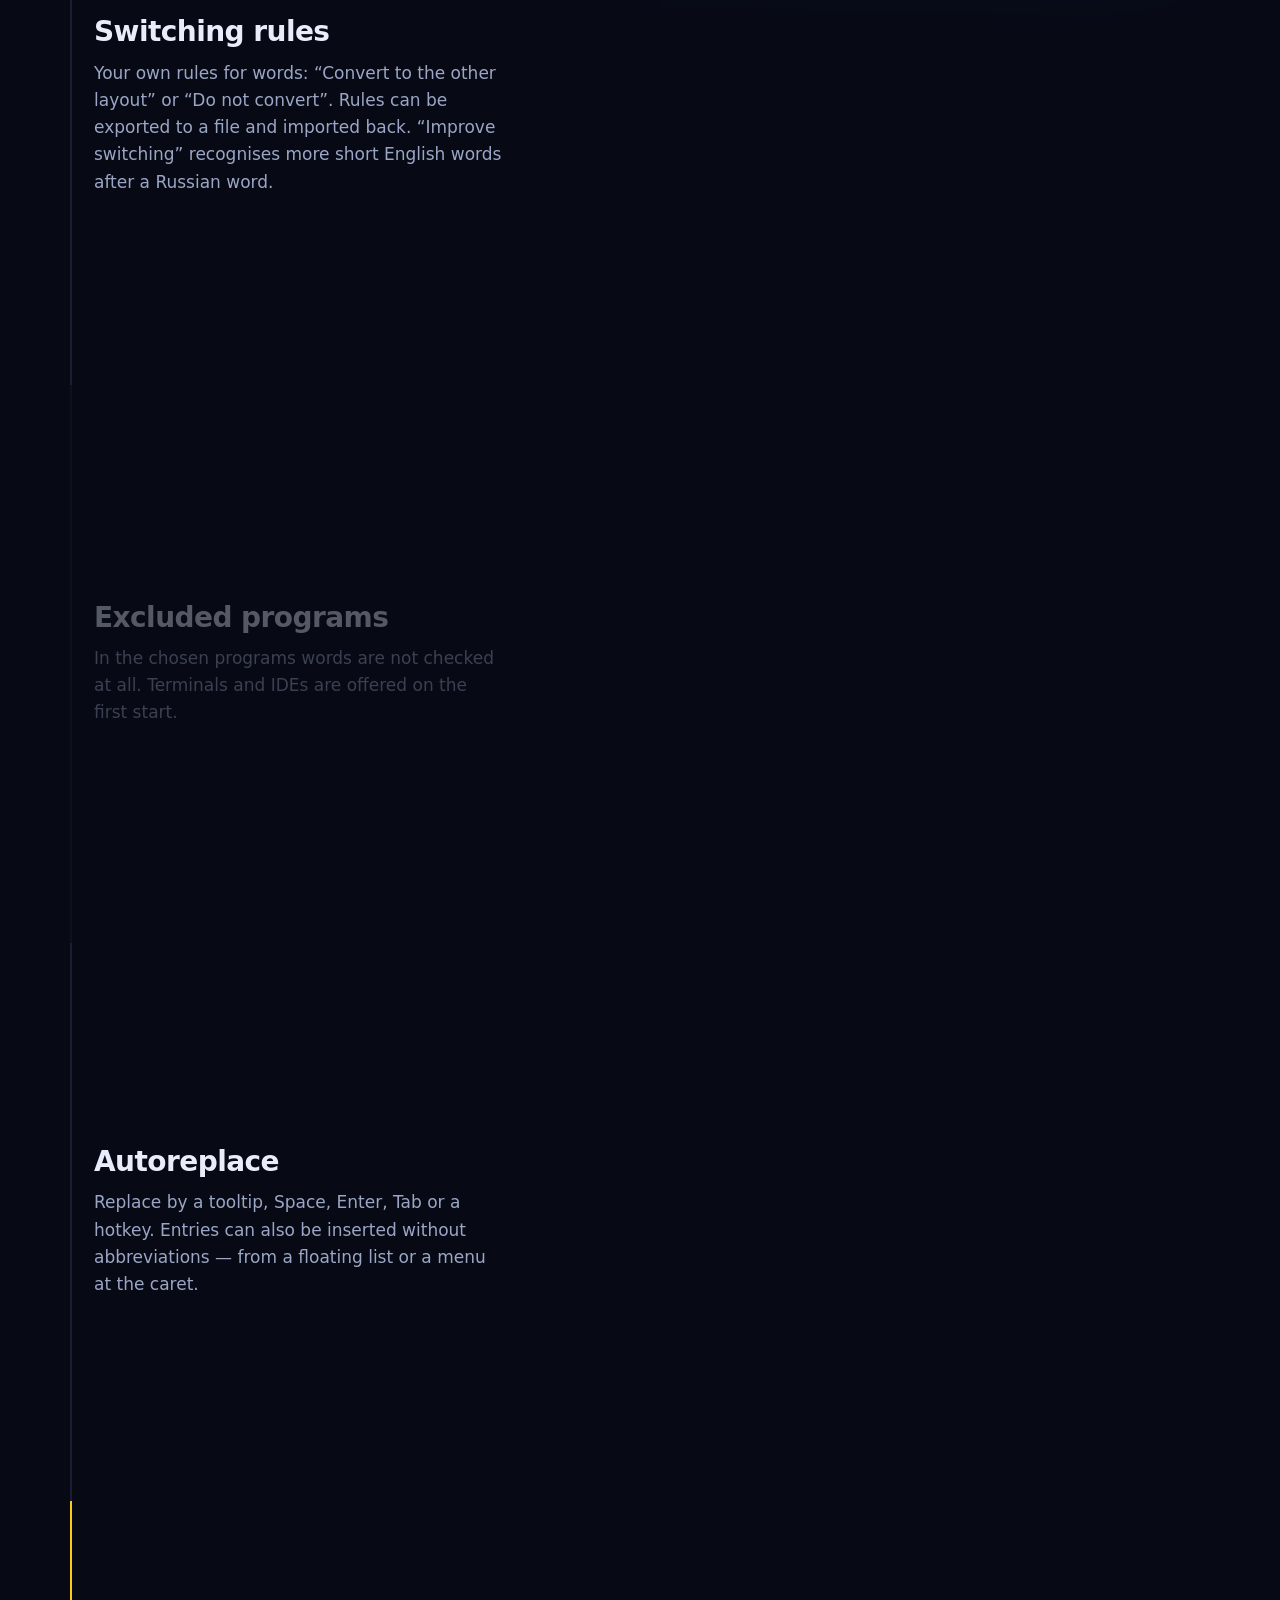
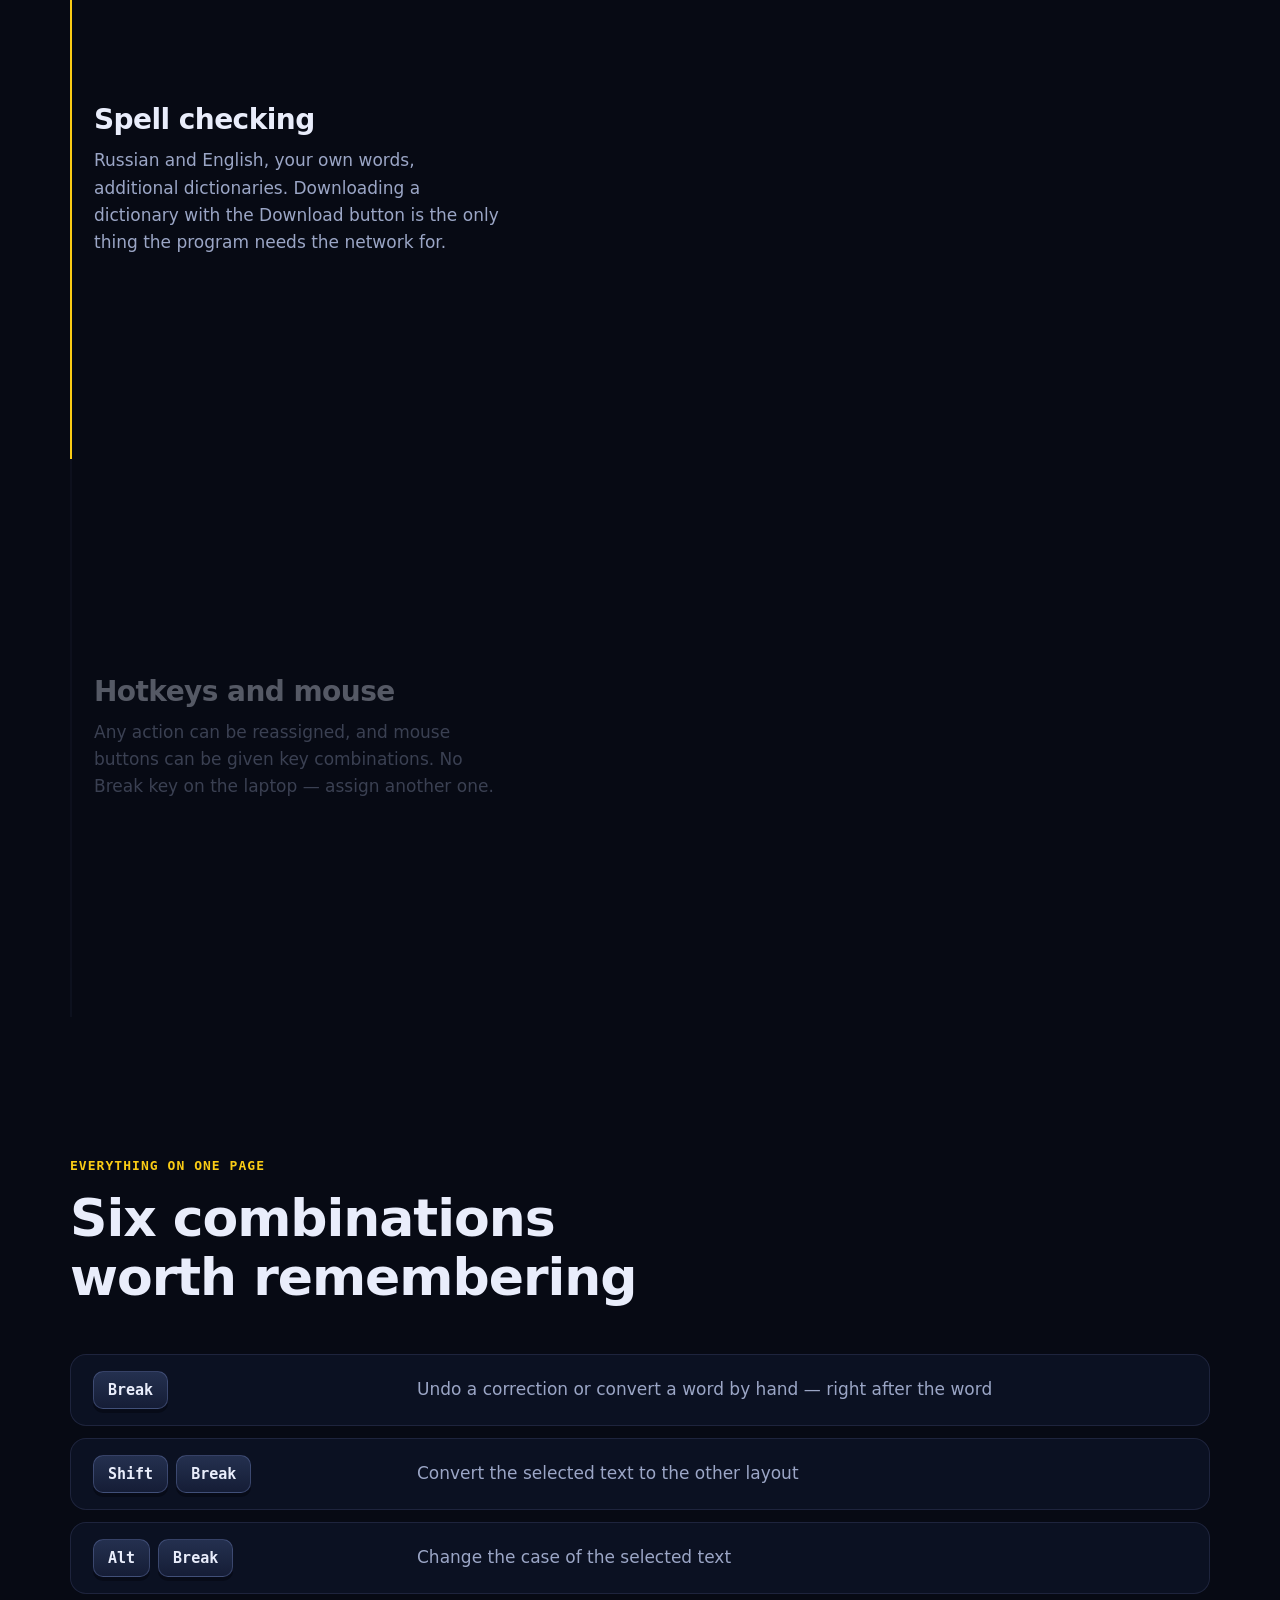
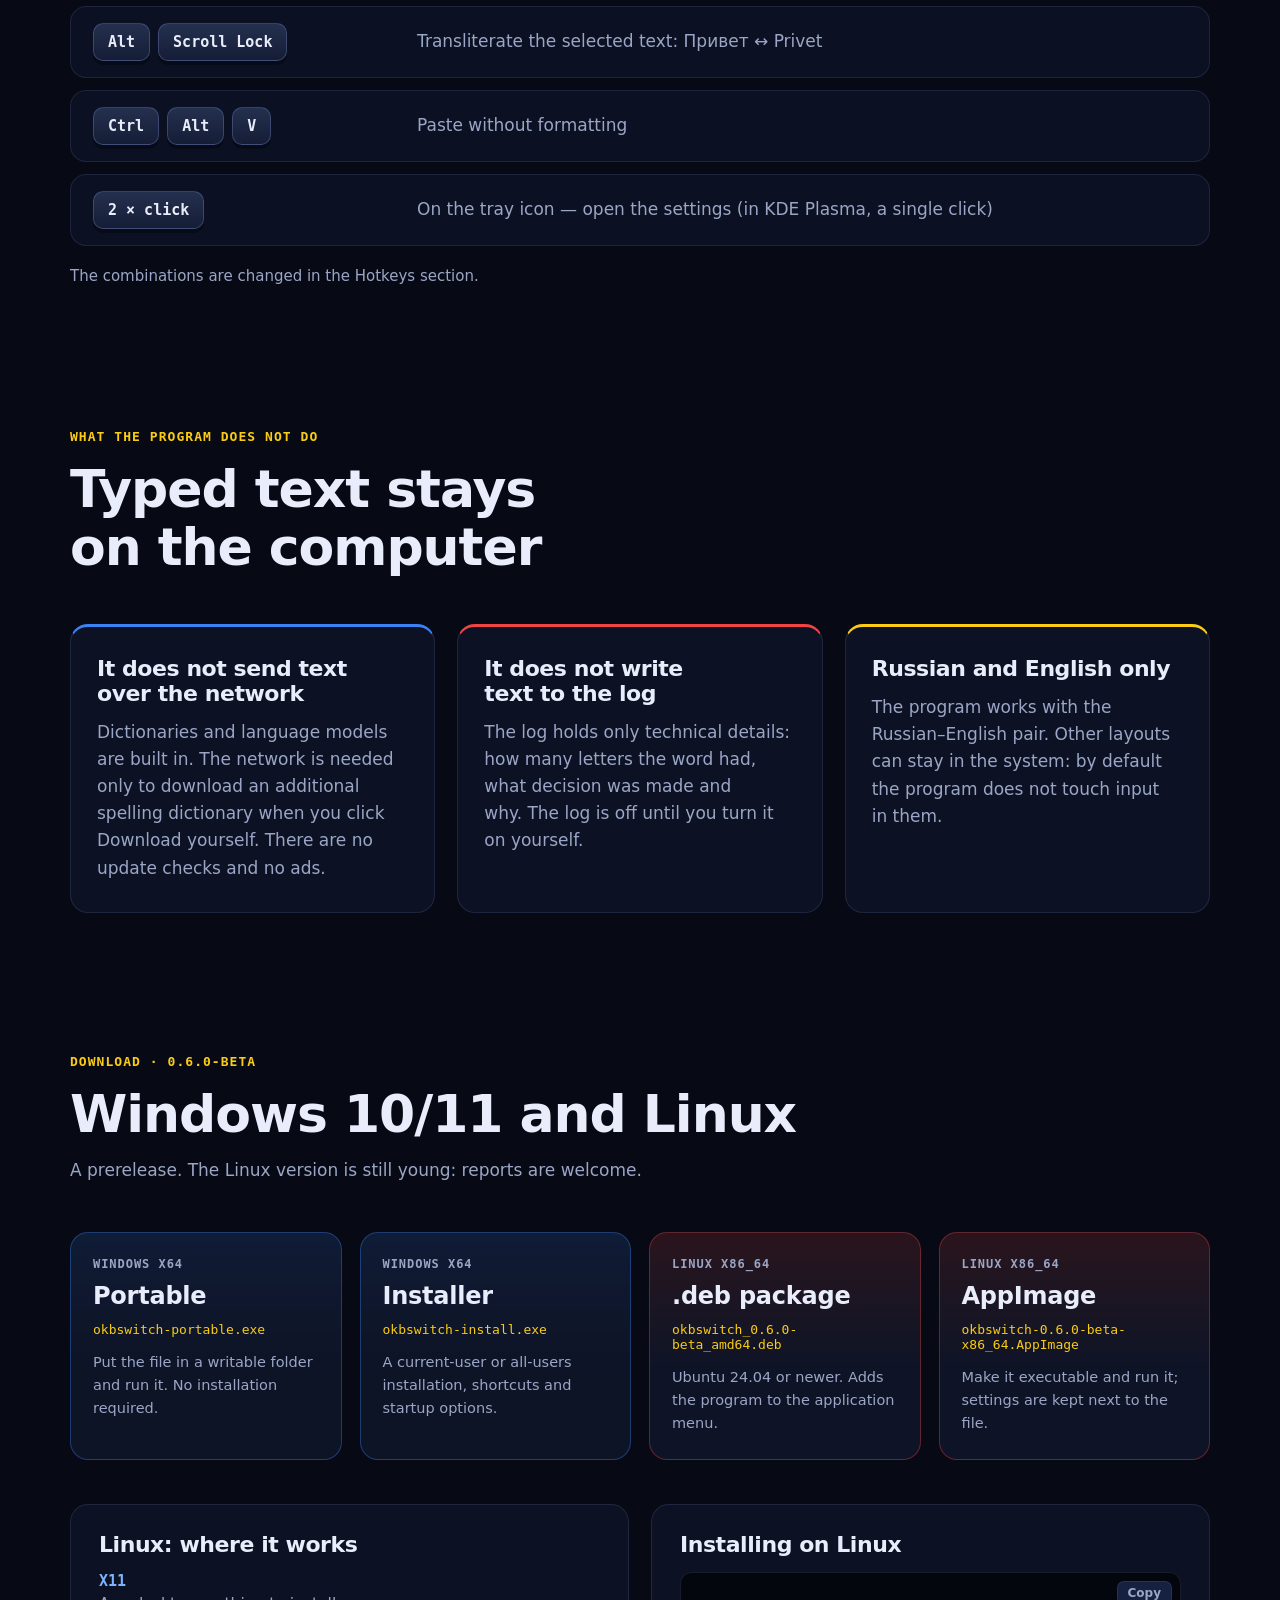
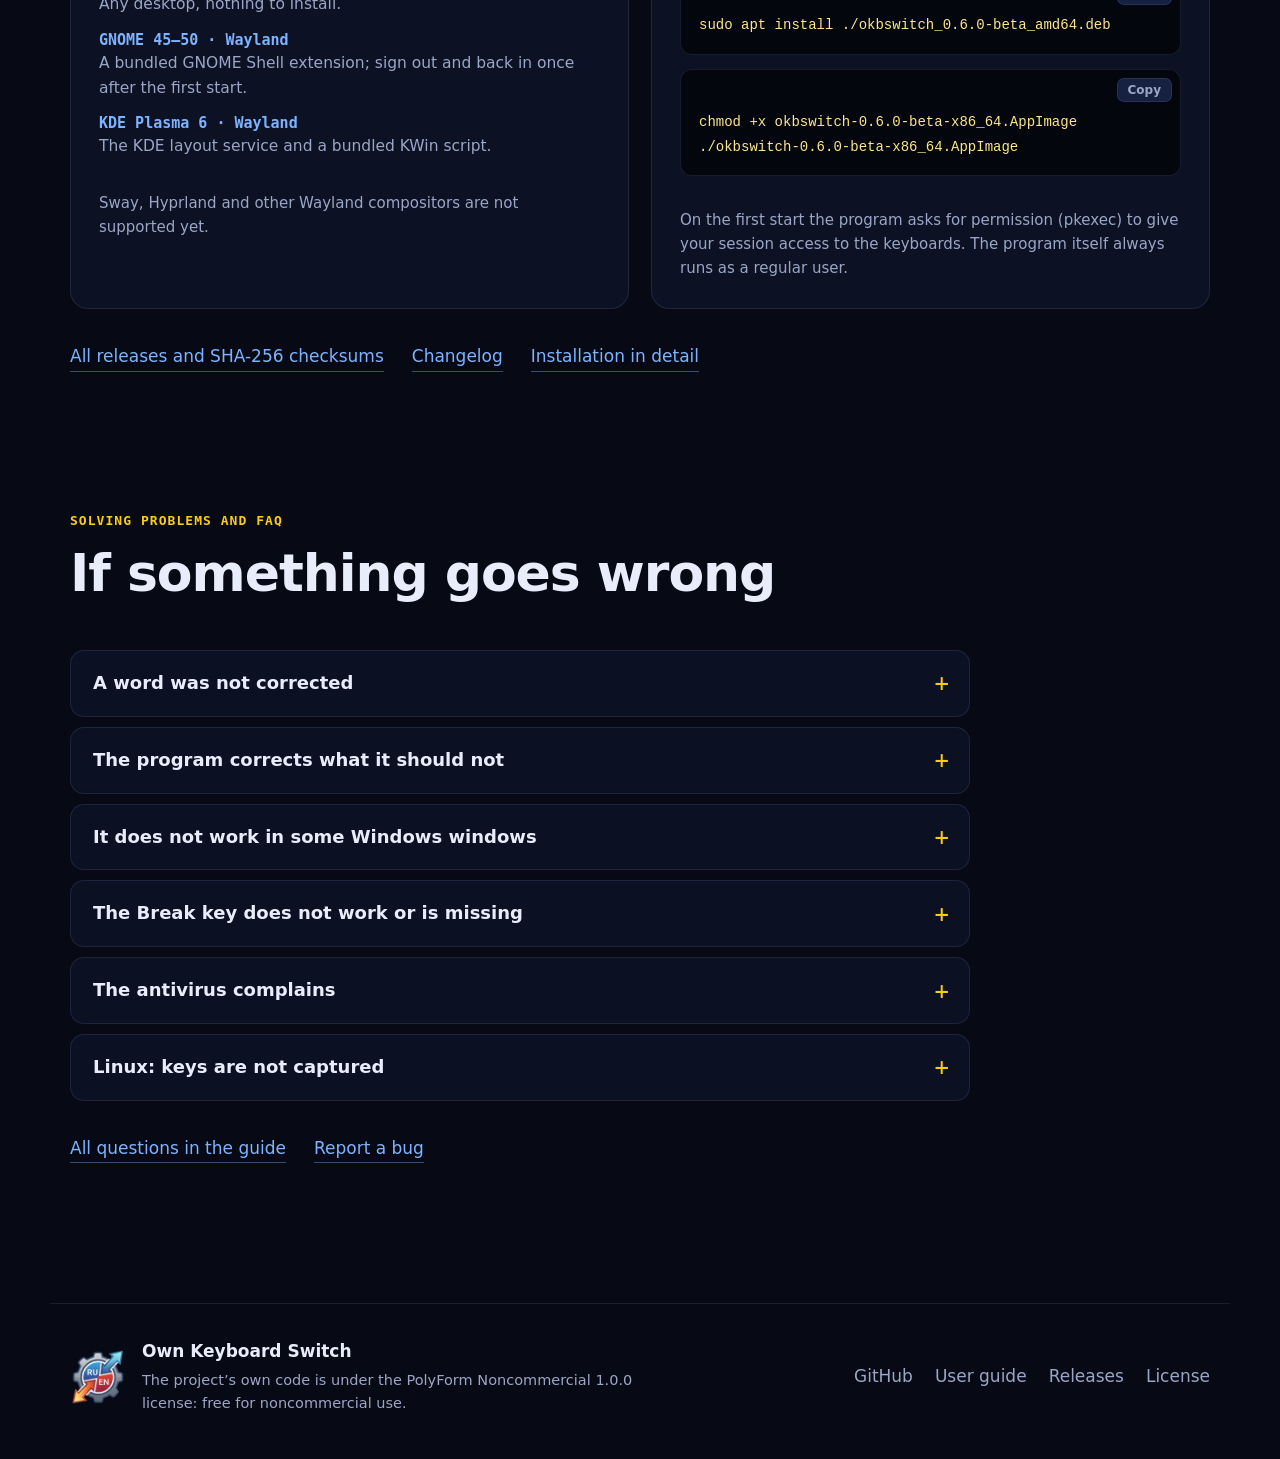
==== commit 3c9dc9ee: "Site for 0.6.0-beta (from 0febf3f)" ====
--- a/index.html
+++ b/index.html
@@ -1,5 +1,5 @@
 <!doctype html>
-<html lang="ru">
+<html lang="ru" data-version="0.6.0-beta">
 <head>
   <meta charset="utf-8">
   <meta name="viewport" content="width=device-width, initial-scale=1">
@@ -44,7 +44,7 @@
   <link rel="icon" href="img/favicon.ico" sizes="any">
   <link rel="icon" type="image/png" href="img/logo-256.png">
   <script>document.documentElement.classList.add('js');</script>
-  <link rel="stylesheet" href="styles.css?v=0.6.0-beta">
+  <link rel="stylesheet" href="styles.css?v=202611112118">
 </head>
 <body>
   <div class="progress" aria-hidden="true"><span id="progressBar"></span></div>
@@ -376,29 +376,29 @@
       <header class="section-head">
         <p class="eyebrow reveal" data-i18n="dl.eyebrow">Скачать · 0.6.0-beta</p>
         <h2 class="reveal" style="--d:80ms" data-i18n="dl.title">Windows 10/11 и Linux</h2>
-        <p class="section-lead reveal" style="--d:160ms" data-i18n="dl.lead">Предварительный релиз. Версия для Linux ещё молодая: сообщения об ошибках приветствуются.</p>
+        <p class="section-lead reveal" style="--d:160ms" id="prereleaseNote" data-i18n="dl.lead">Предварительный релиз. Версия для Linux ещё молодая: сообщения об ошибках приветствуются.</p>
       </header>
 
       <div class="downloads" data-stagger="90">
-        <a class="dl c-blue reveal" href="https://github.com/coinman-dev/own-keyboard-switch/releases/download/v0.6.0-beta/okbswitch-portable.exe">
+        <a data-asset="portable" class="dl c-blue reveal" href="https://github.com/coinman-dev/own-keyboard-switch/releases/download/v0.6.0-beta/okbswitch-portable.exe">
           <span class="dl-os">Windows x64</span>
           <strong>Portable</strong>
           <span class="dl-file">okbswitch-portable.exe</span>
           <span class="dl-note" data-i18n="dl.1">Положить в доступную для записи папку и запустить. Установка не нужна.</span>
         </a>
-        <a class="dl c-blue reveal" href="https://github.com/coinman-dev/own-keyboard-switch/releases/download/v0.6.0-beta/okbswitch-install.exe">
+        <a data-asset="installer" class="dl c-blue reveal" href="https://github.com/coinman-dev/own-keyboard-switch/releases/download/v0.6.0-beta/okbswitch-install.exe">
           <span class="dl-os">Windows x64</span>
           <strong data-i18n="dl.2.t">Установщик</strong>
           <span class="dl-file">okbswitch-install.exe</span>
           <span class="dl-note" data-i18n="dl.2">Установка для себя или всех пользователей, ярлыки и автозапуск.</span>
         </a>
-        <a class="dl c-red reveal" href="https://github.com/coinman-dev/own-keyboard-switch/releases/download/v0.6.0-beta/okbswitch_0.6.0-beta_amd64.deb">
+        <a data-asset="deb" class="dl c-red reveal" href="https://github.com/coinman-dev/own-keyboard-switch/releases/download/v0.6.0-beta/okbswitch_0.6.0-beta_amd64.deb">
           <span class="dl-os">Linux x86_64</span>
           <strong data-i18n="dl.3.t">Пакет .deb</strong>
           <span class="dl-file">okbswitch_0.6.0-beta_amd64.deb</span>
           <span class="dl-note" data-i18n="dl.3">Ubuntu 24.04 и новее. Добавляет программу в меню приложений.</span>
         </a>
-        <a class="dl c-red reveal" href="https://github.com/coinman-dev/own-keyboard-switch/releases/download/v0.6.0-beta/okbswitch-0.6.0-beta-x86_64.AppImage">
+        <a data-asset="appimage" class="dl c-red reveal" href="https://github.com/coinman-dev/own-keyboard-switch/releases/download/v0.6.0-beta/okbswitch-0.6.0-beta-x86_64.AppImage">
           <span class="dl-os">Linux x86_64</span>
           <strong>AppImage</strong>
           <span class="dl-file">okbswitch-0.6.0-beta-x86_64.AppImage</span>
@@ -495,6 +495,6 @@
     </nav>
   </footer>
 
-  <script src="main.js?v=0.6.0-beta"></script>
+  <script src="main.js?v=202611112118"></script>
 </body>
 </html>
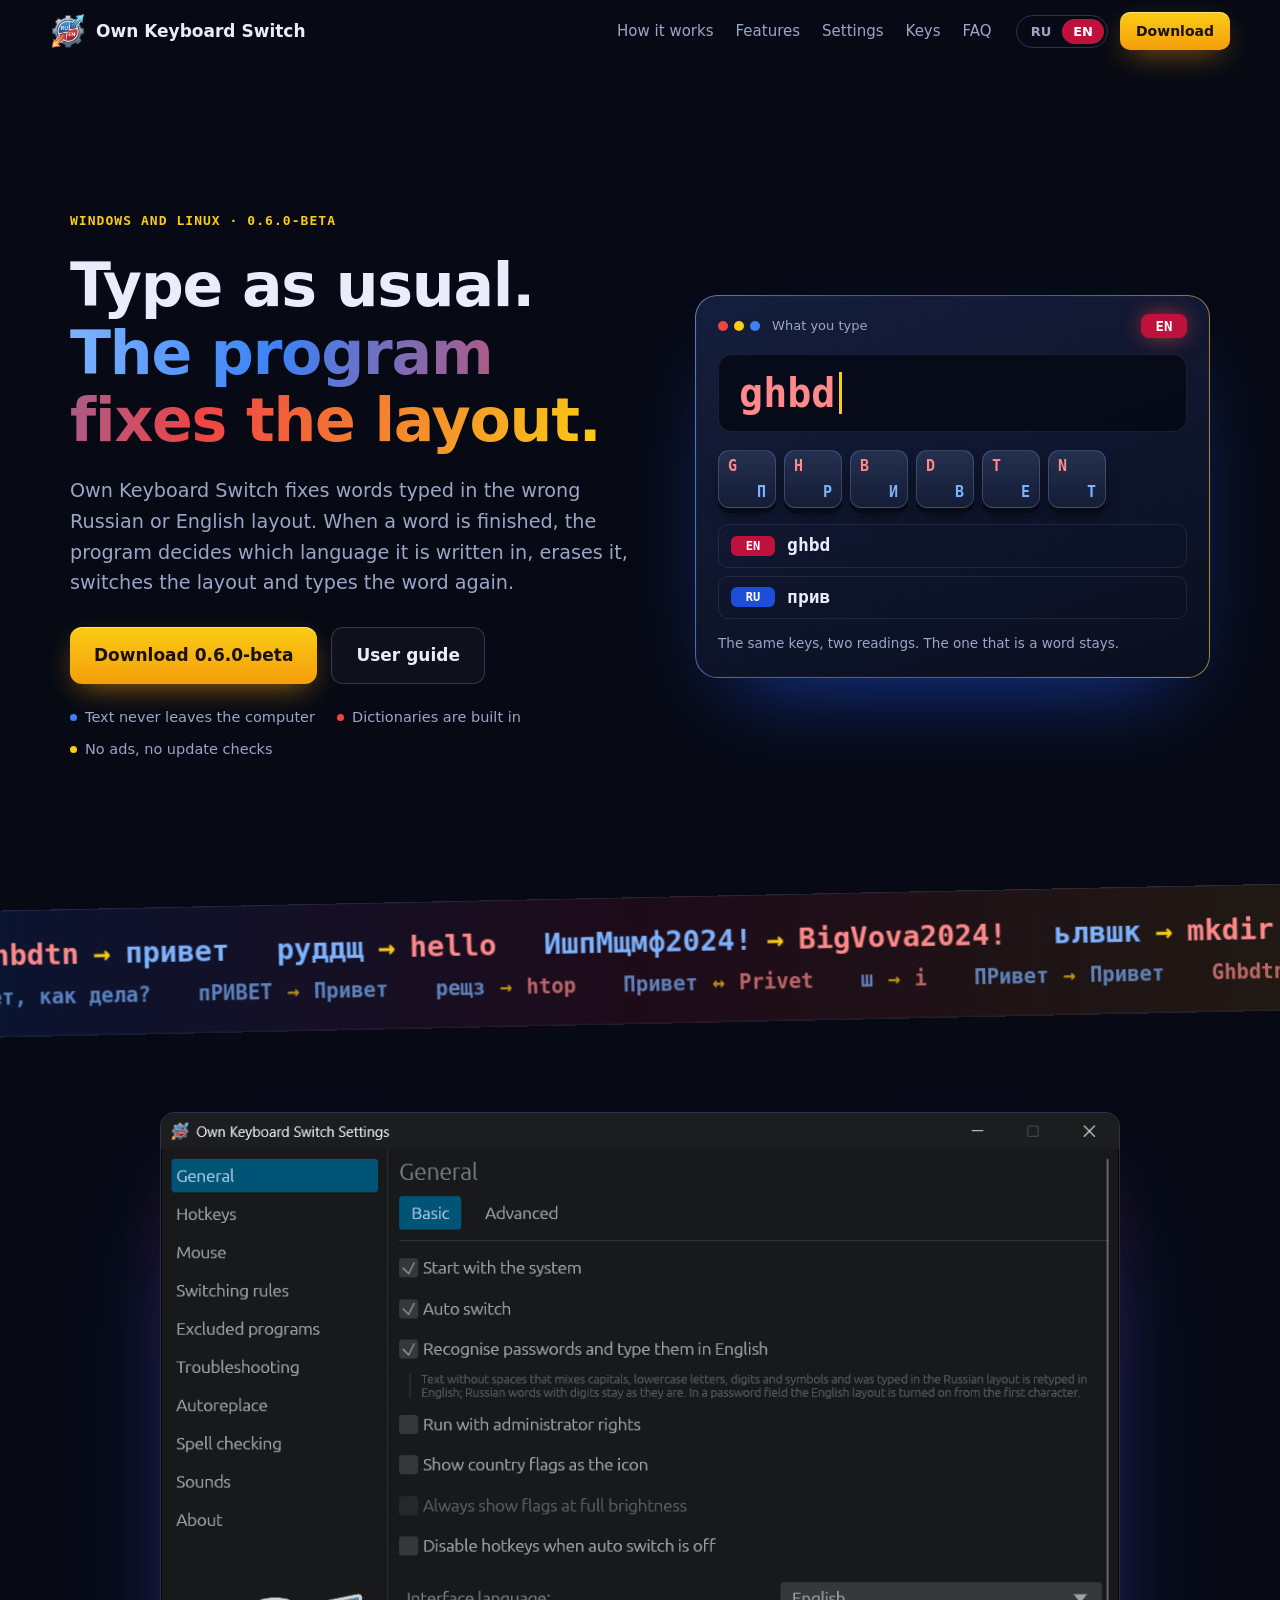
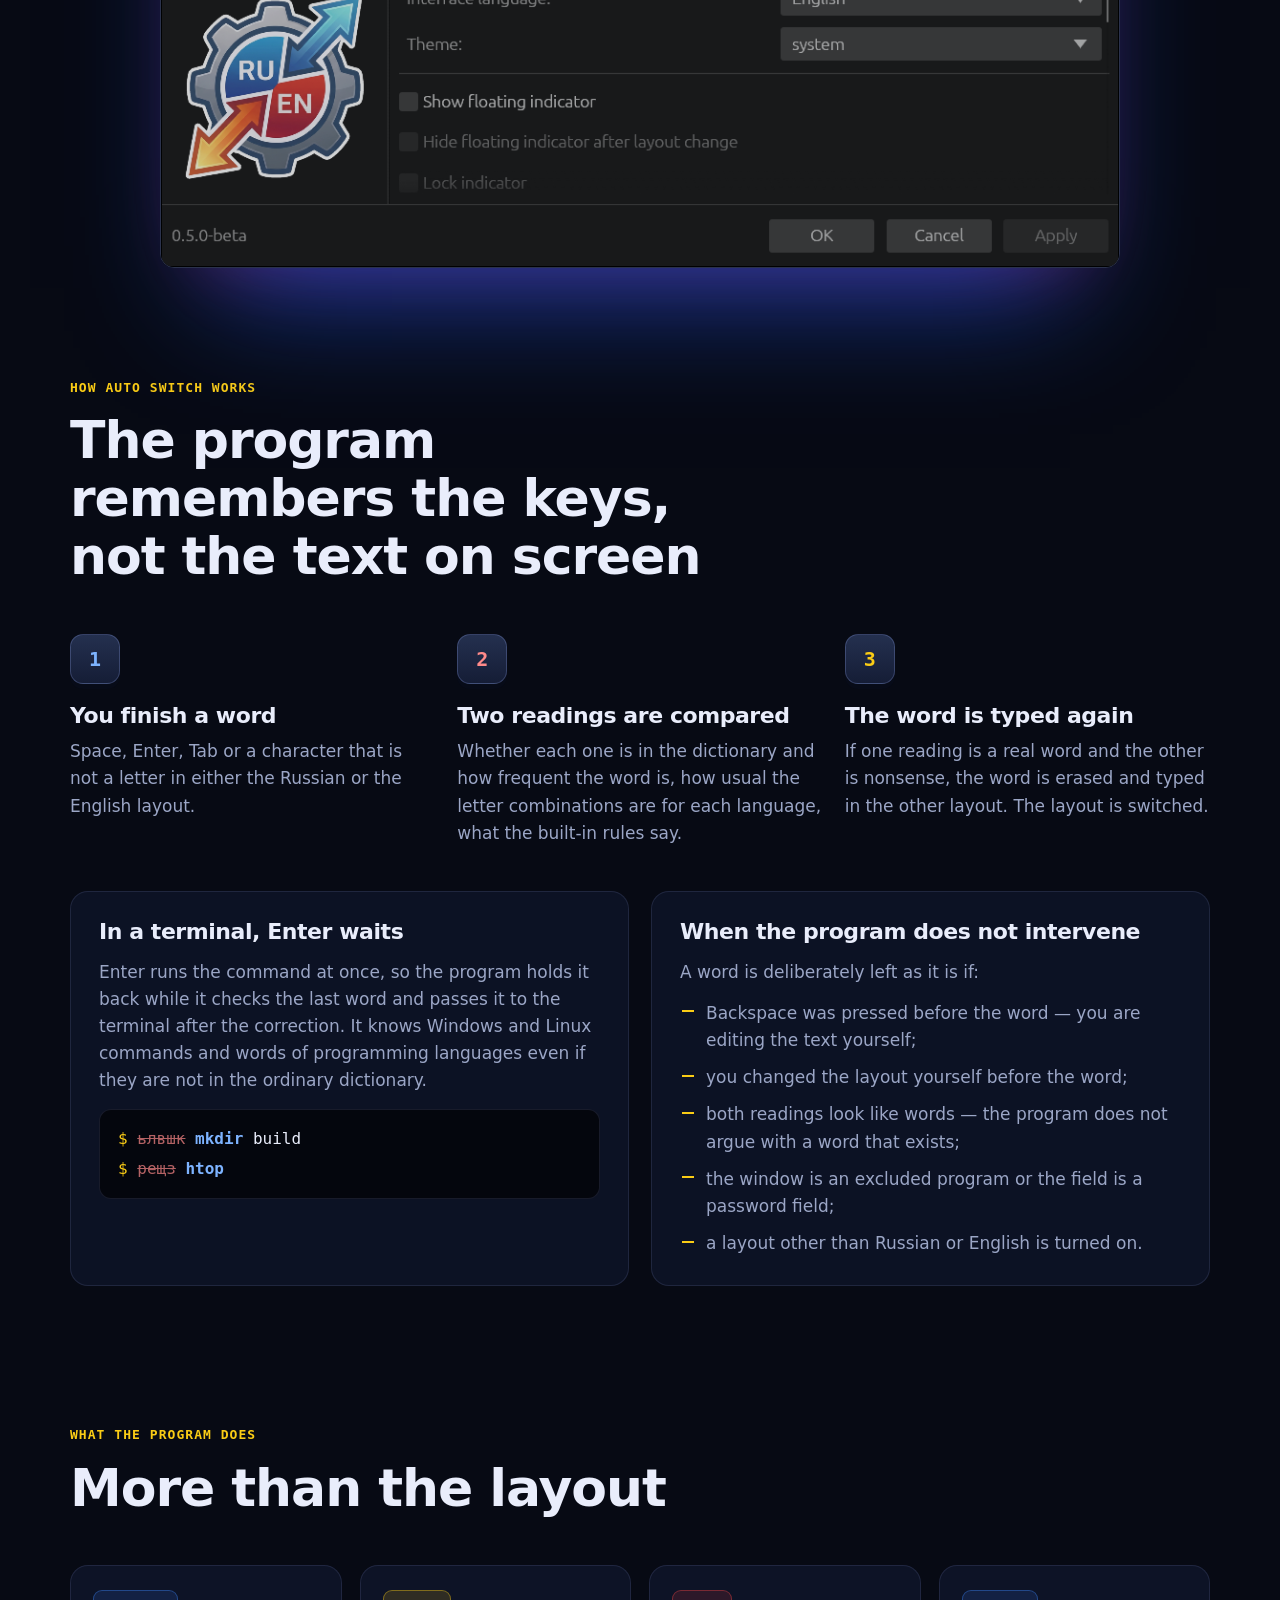
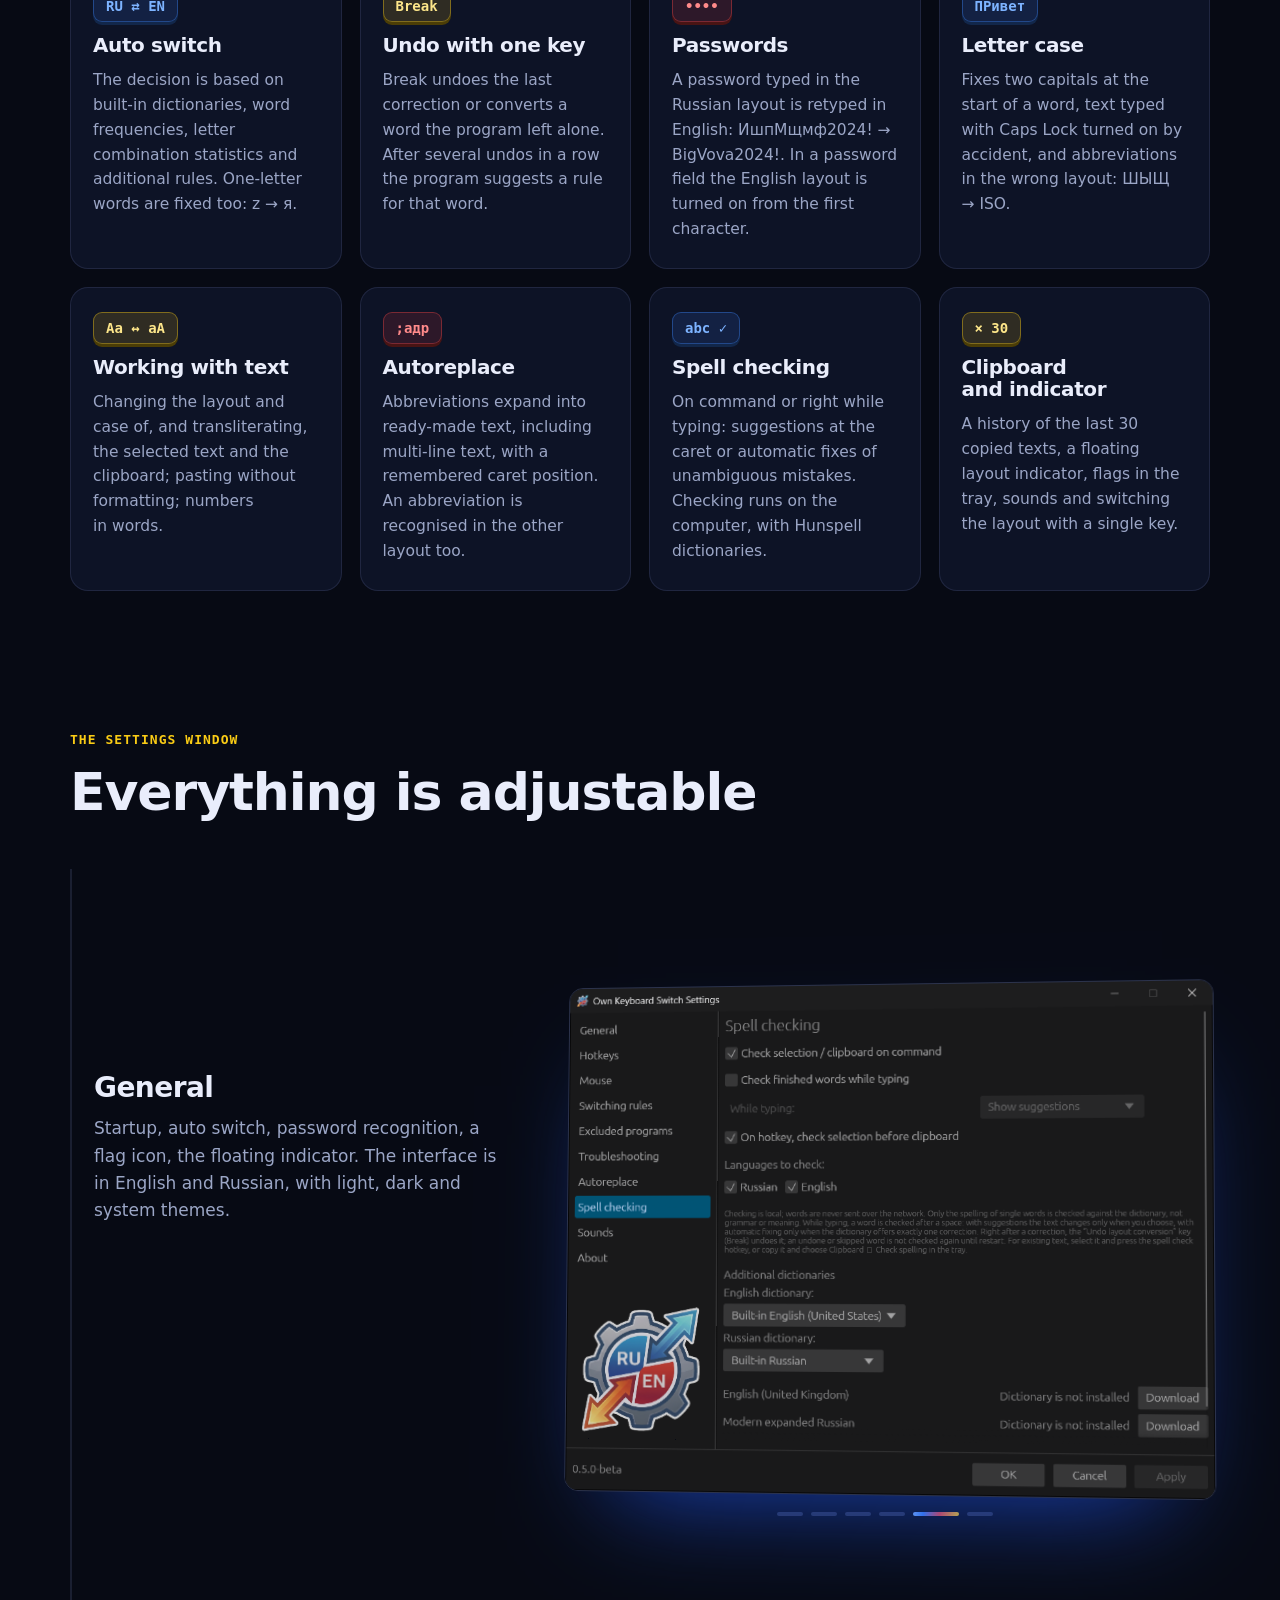
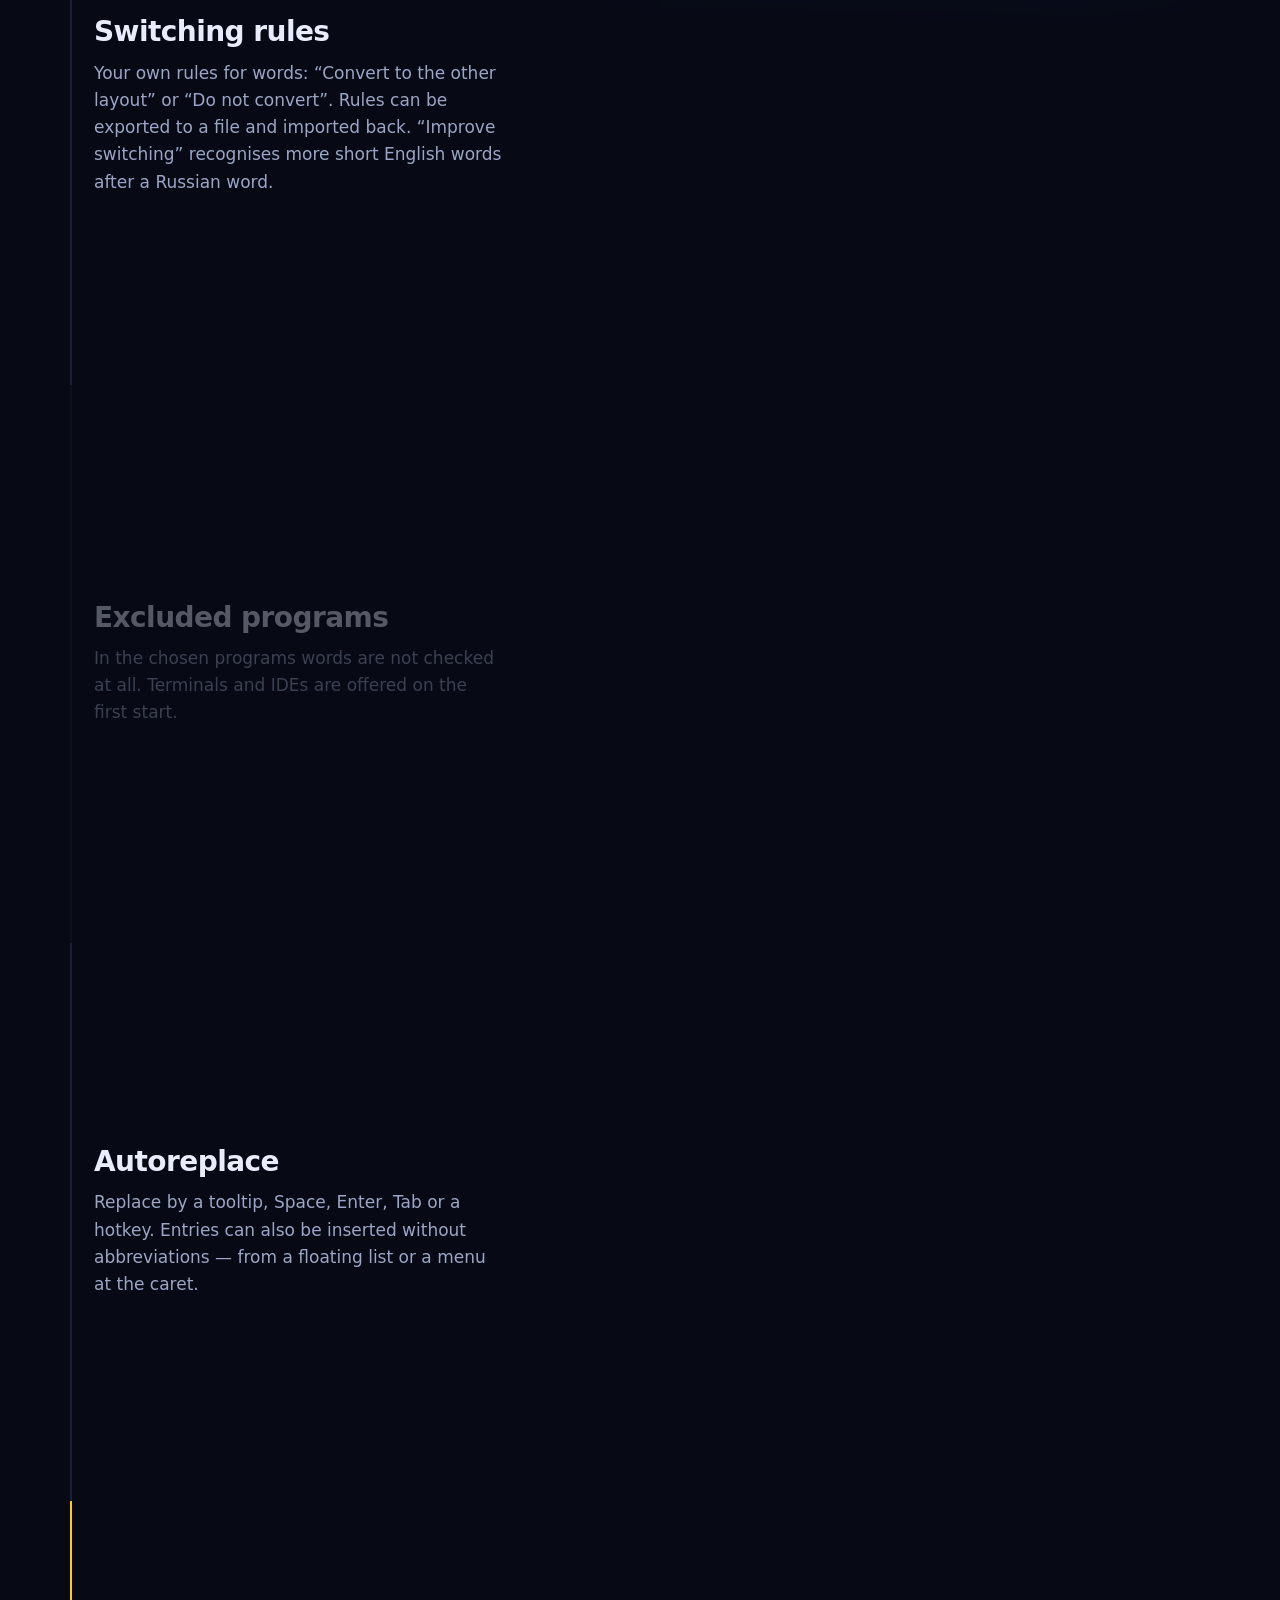
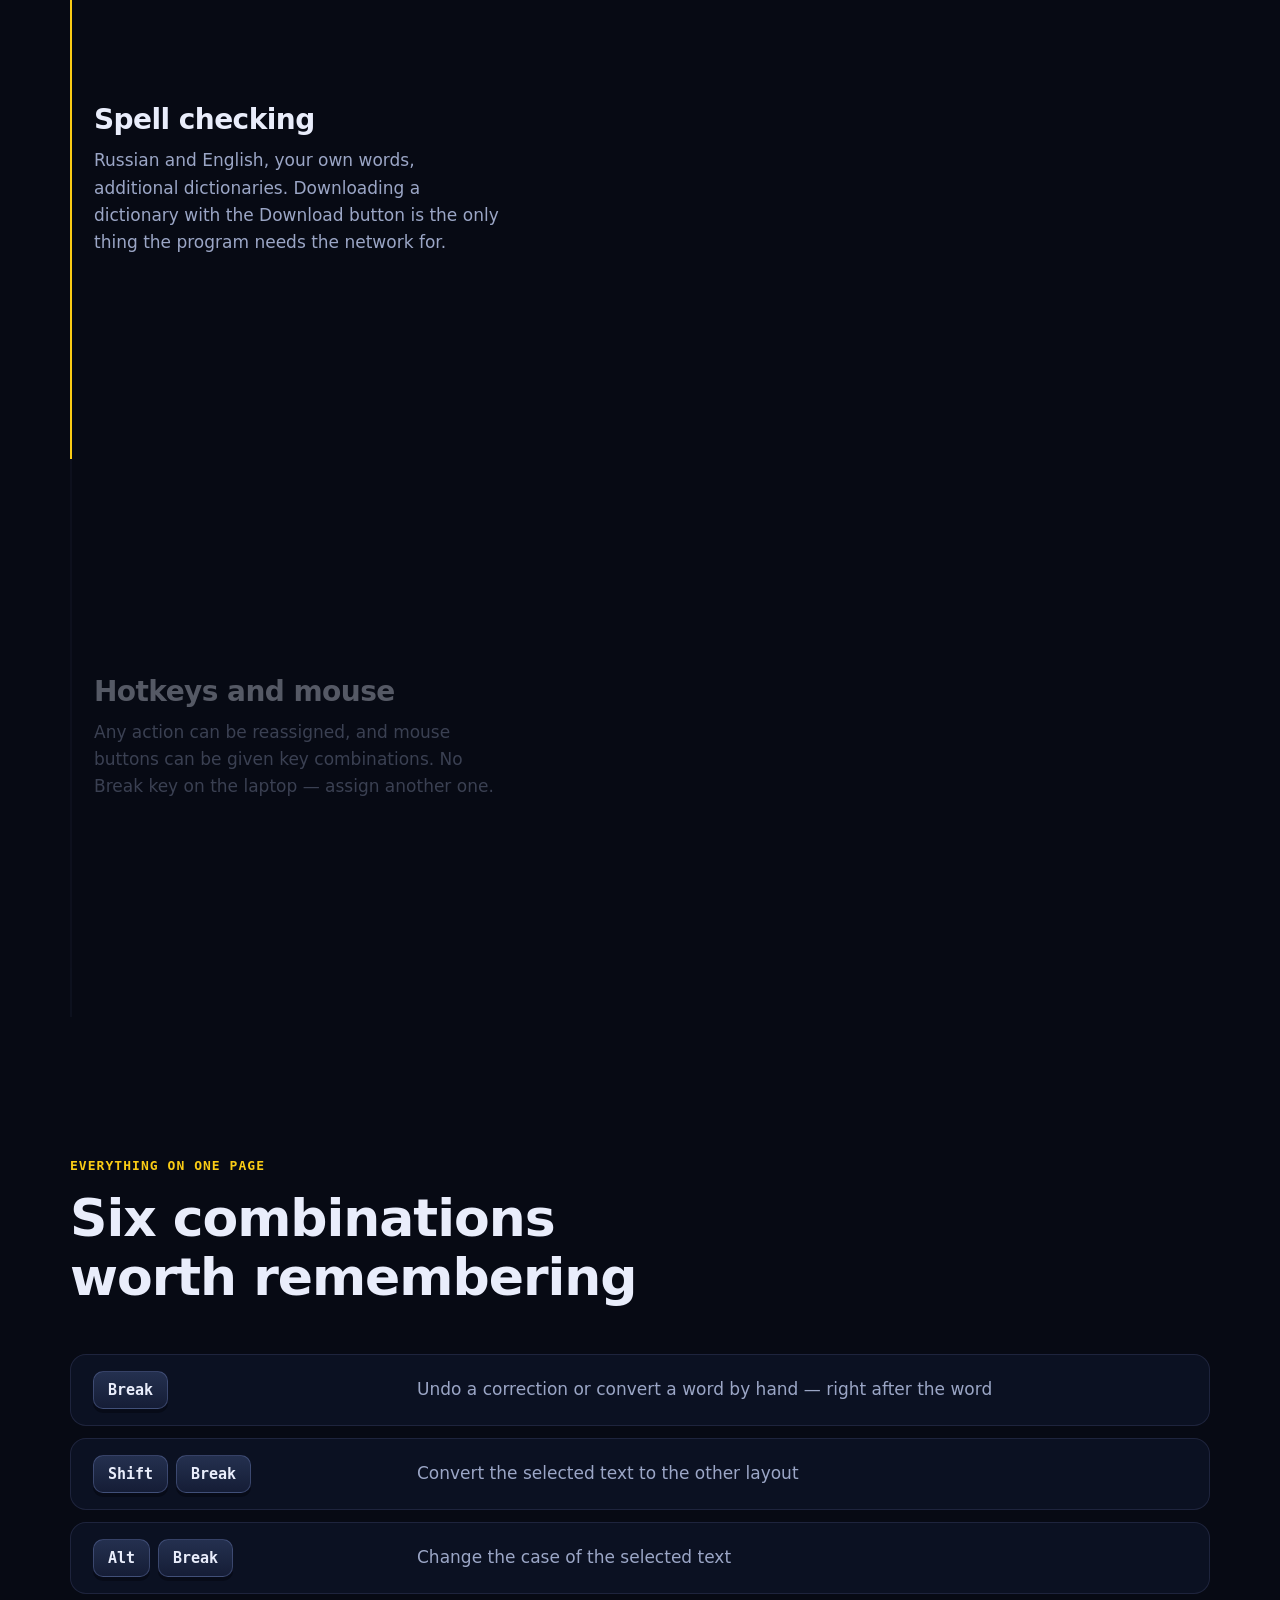
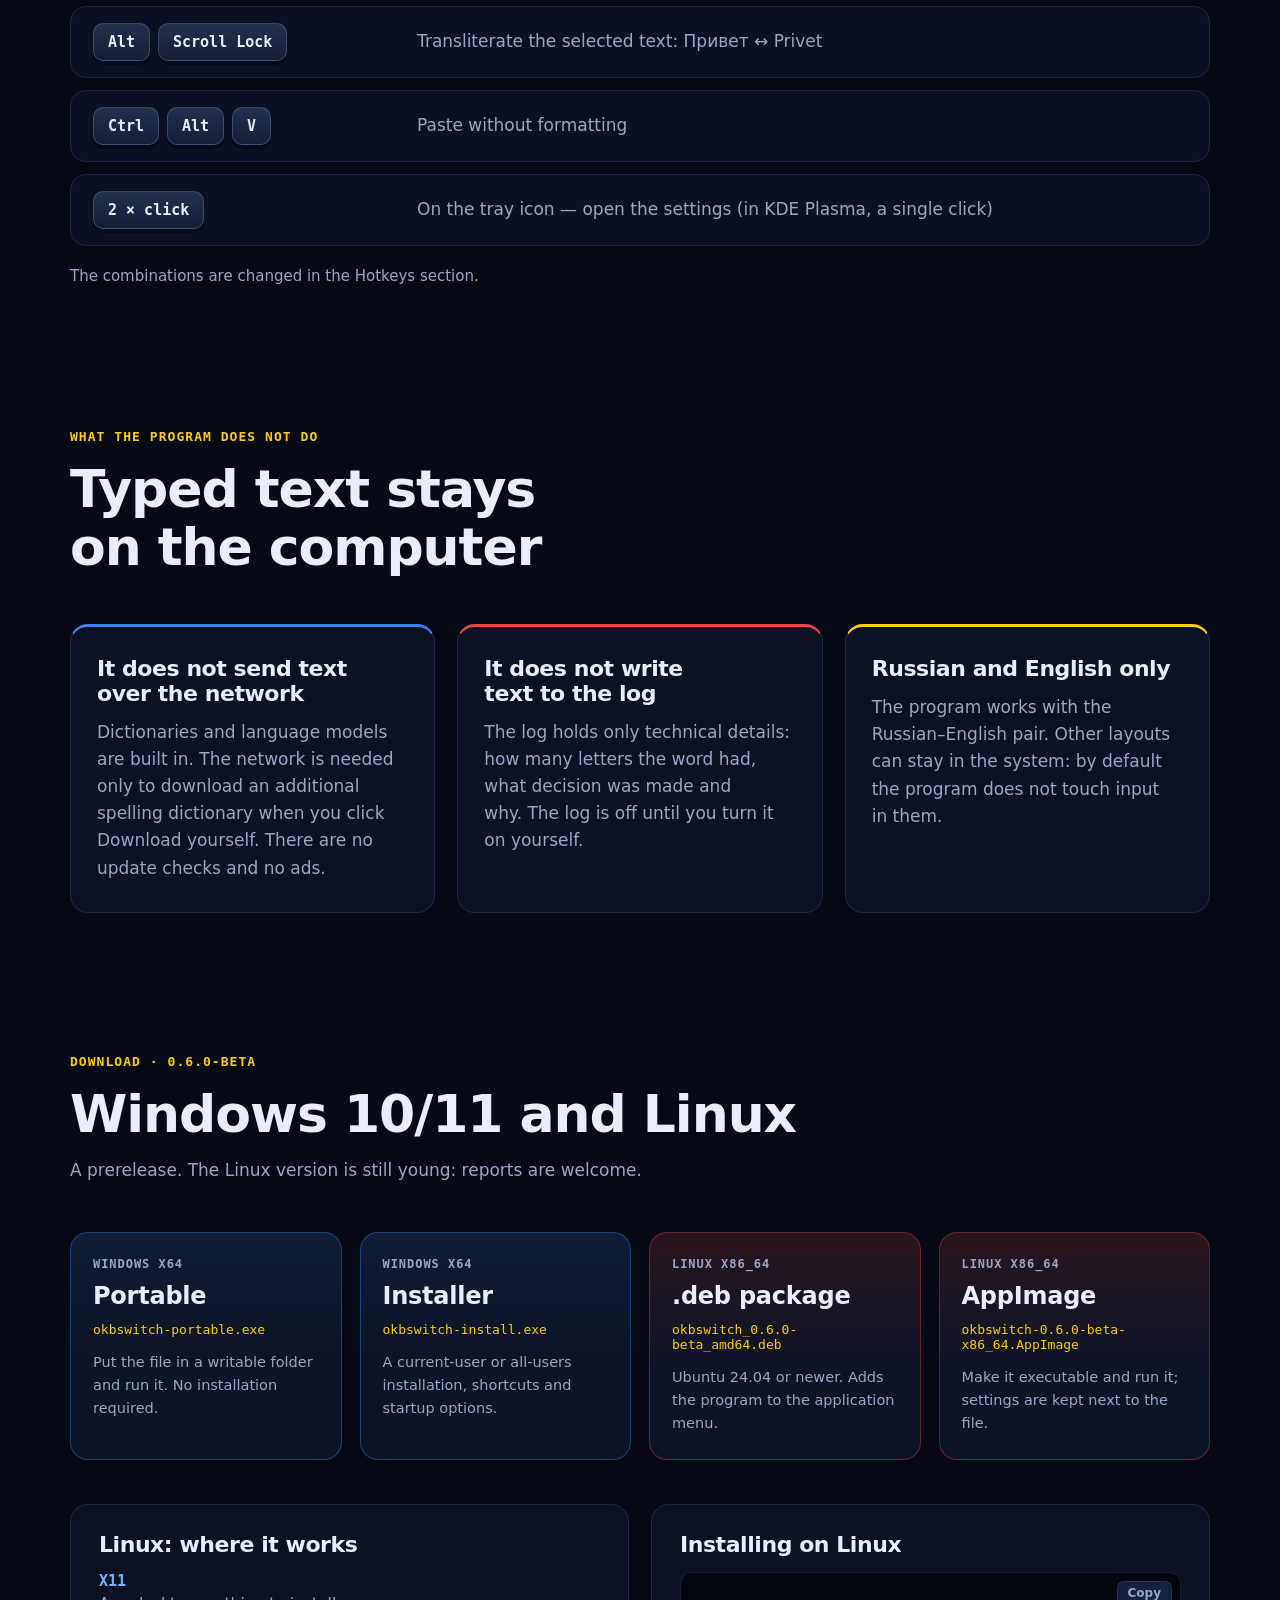
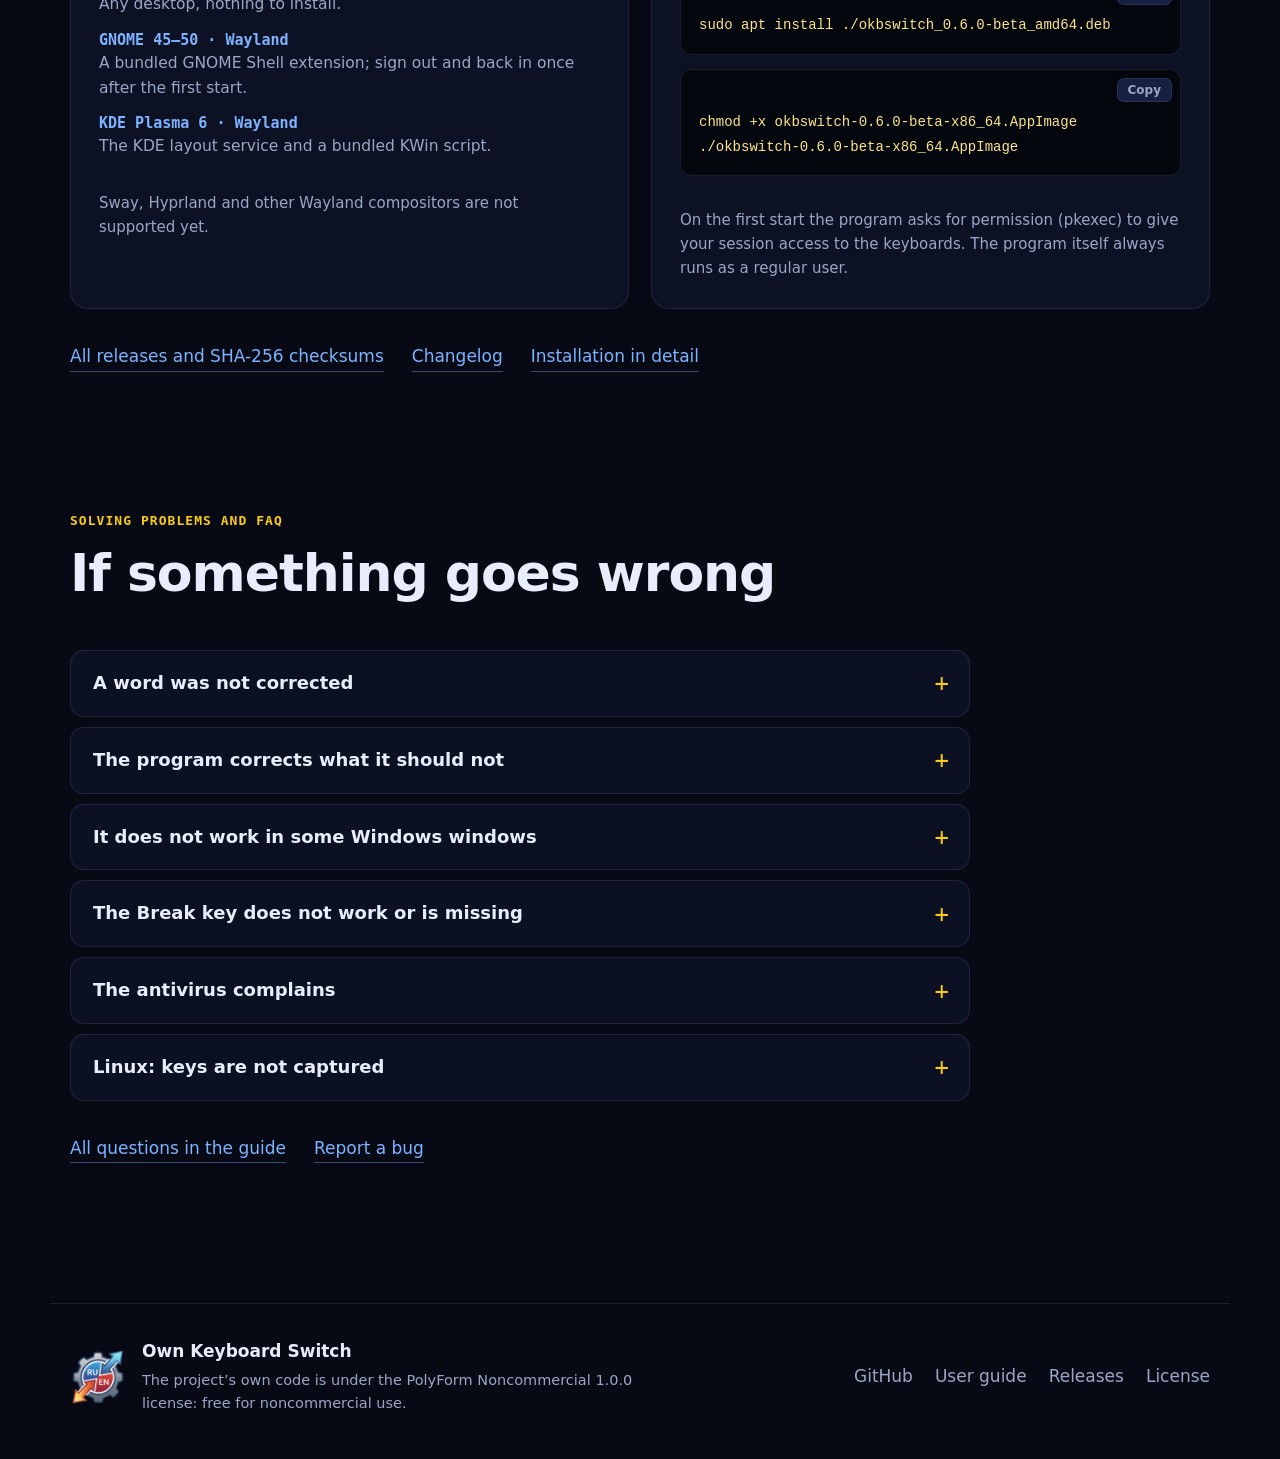
==== commit 897b0954: "Site for 0.6.0-beta (from 5354152)" ====
--- a/index.html
+++ b/index.html
@@ -6,6 +6,9 @@
   <title>Own Keyboard Switch — автоматическое переключение раскладки RU/EN</title>
   <meta name="description" content="Own Keyboard Switch исправляет слова, набранные не в той раскладке: ghbdtn → привет, руддщ → hello. Windows и Linux, без сети, рекламы и проверки обновлений.">
   <meta name="theme-color" content="#070a14">
+  <!-- The page is dark only: tell browsers and Dark Reader not to recolor it. -->
+  <meta name="color-scheme" content="dark">
+  <meta name="darkreader-lock">
   <meta name="robots" content="index, follow">
   <meta property="og:type" content="website">
   <meta property="og:site_name" content="Own Keyboard Switch">
@@ -44,7 +47,7 @@
   <link rel="icon" href="img/favicon.ico" sizes="any">
   <link rel="icon" type="image/png" href="img/logo-256.png">
   <script>document.documentElement.classList.add('js');</script>
-  <link rel="stylesheet" href="styles.css?v=202611112118">
+  <link rel="stylesheet" href="styles.css?v=202611121129">
 </head>
 <body>
   <div class="progress" aria-hidden="true"><span id="progressBar"></span></div>
@@ -495,6 +498,6 @@
     </nav>
   </footer>
 
-  <script src="main.js?v=202611112118"></script>
+  <script src="main.js?v=202611121129"></script>
 </body>
 </html>
--- a/styles.css
+++ b/styles.css
@@ -31,7 +31,12 @@
 
 * { box-sizing: border-box; }
 
-html { scroll-behavior: smooth; scroll-padding-top: 84px; }
+html {
+  color-scheme: dark; /* form controls, scrollbars and dark-theme detection */
+  background: var(--bg);
+  scroll-behavior: smooth;
+  scroll-padding-top: 84px;
+}
 
 body {
   margin: 0;
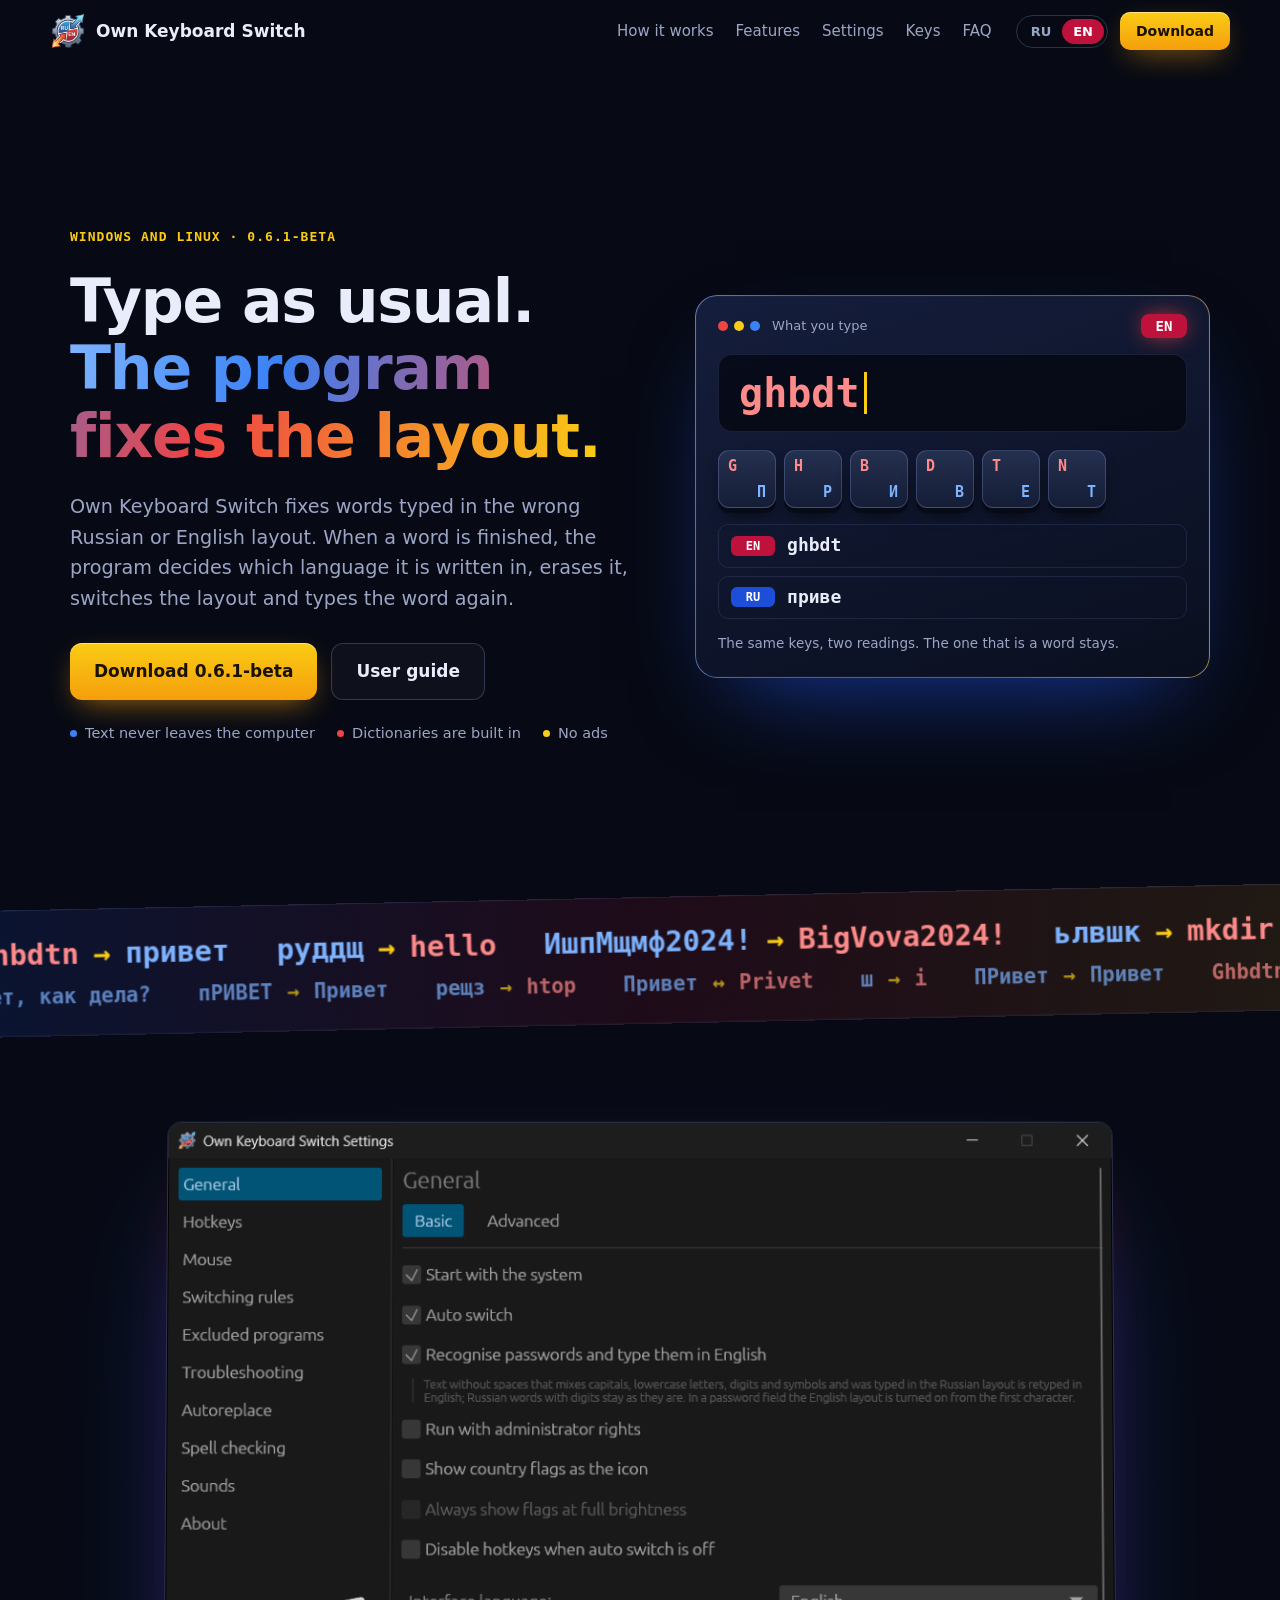
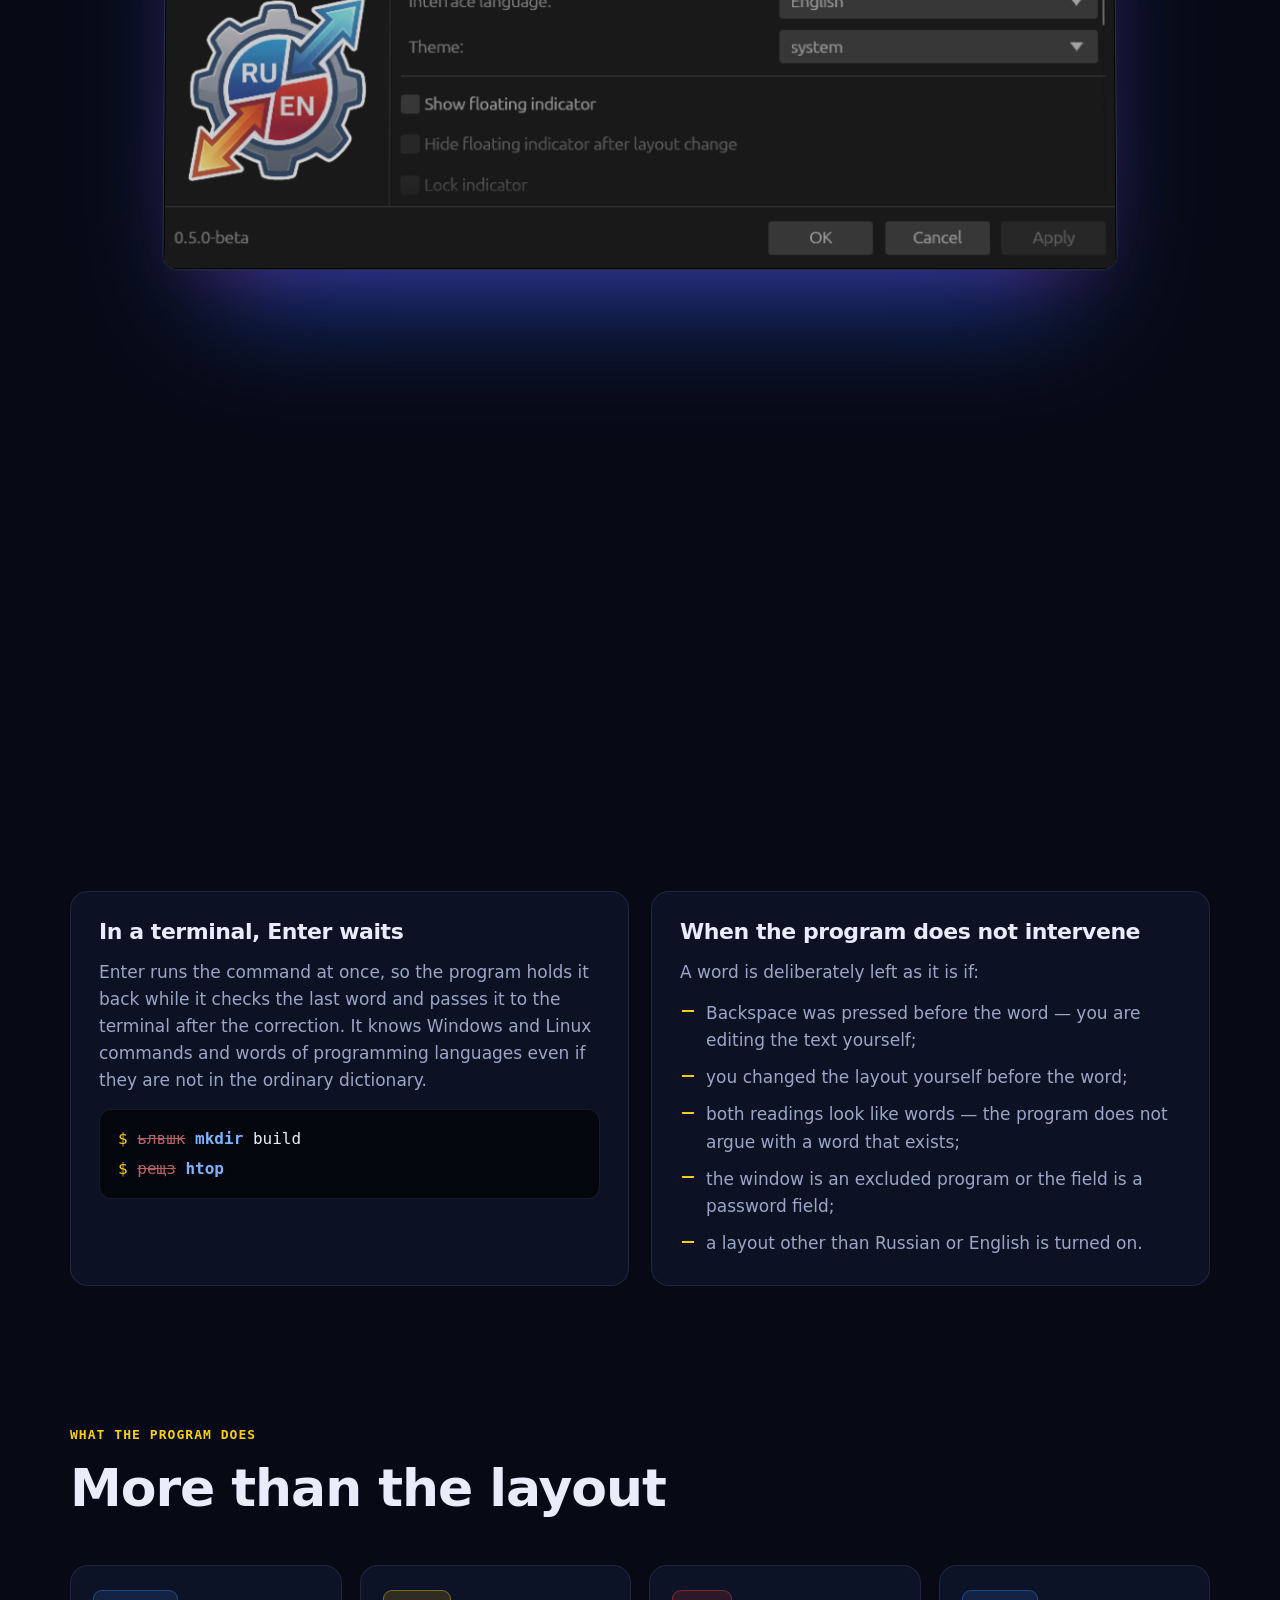
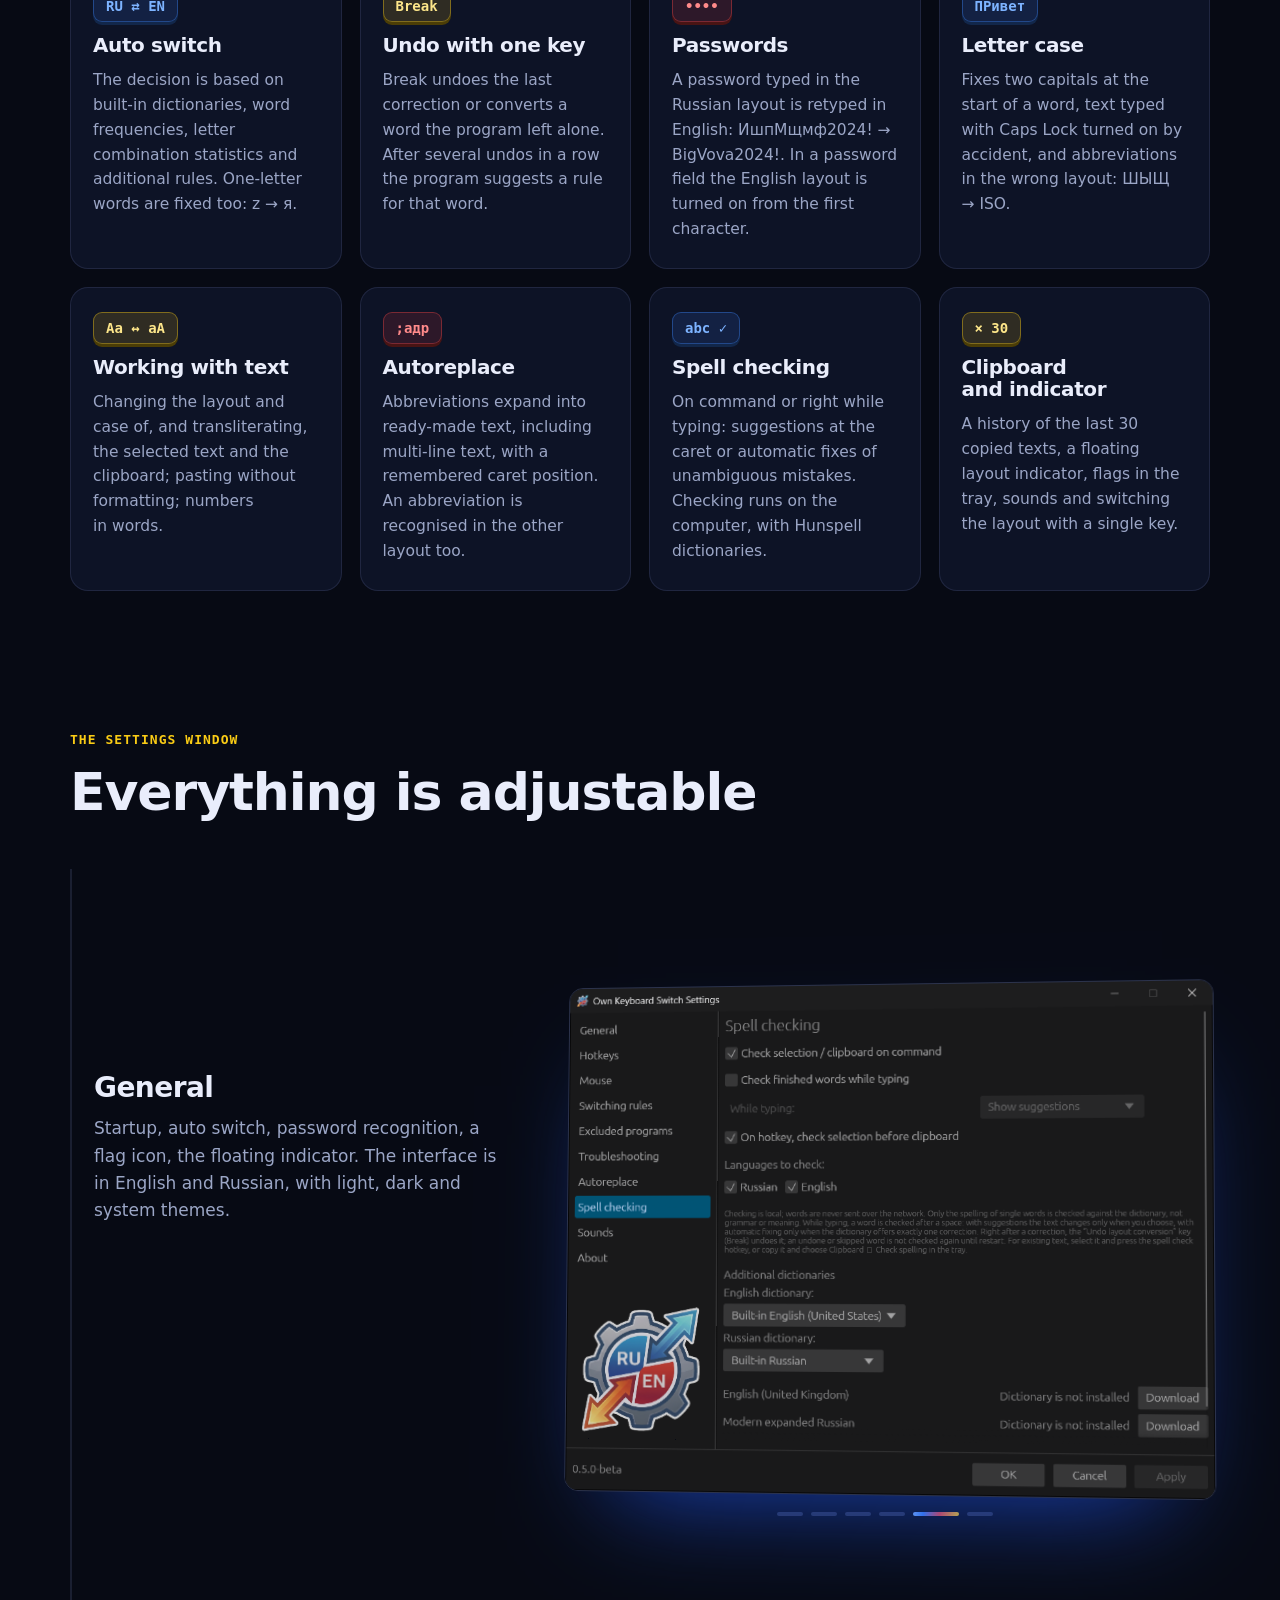
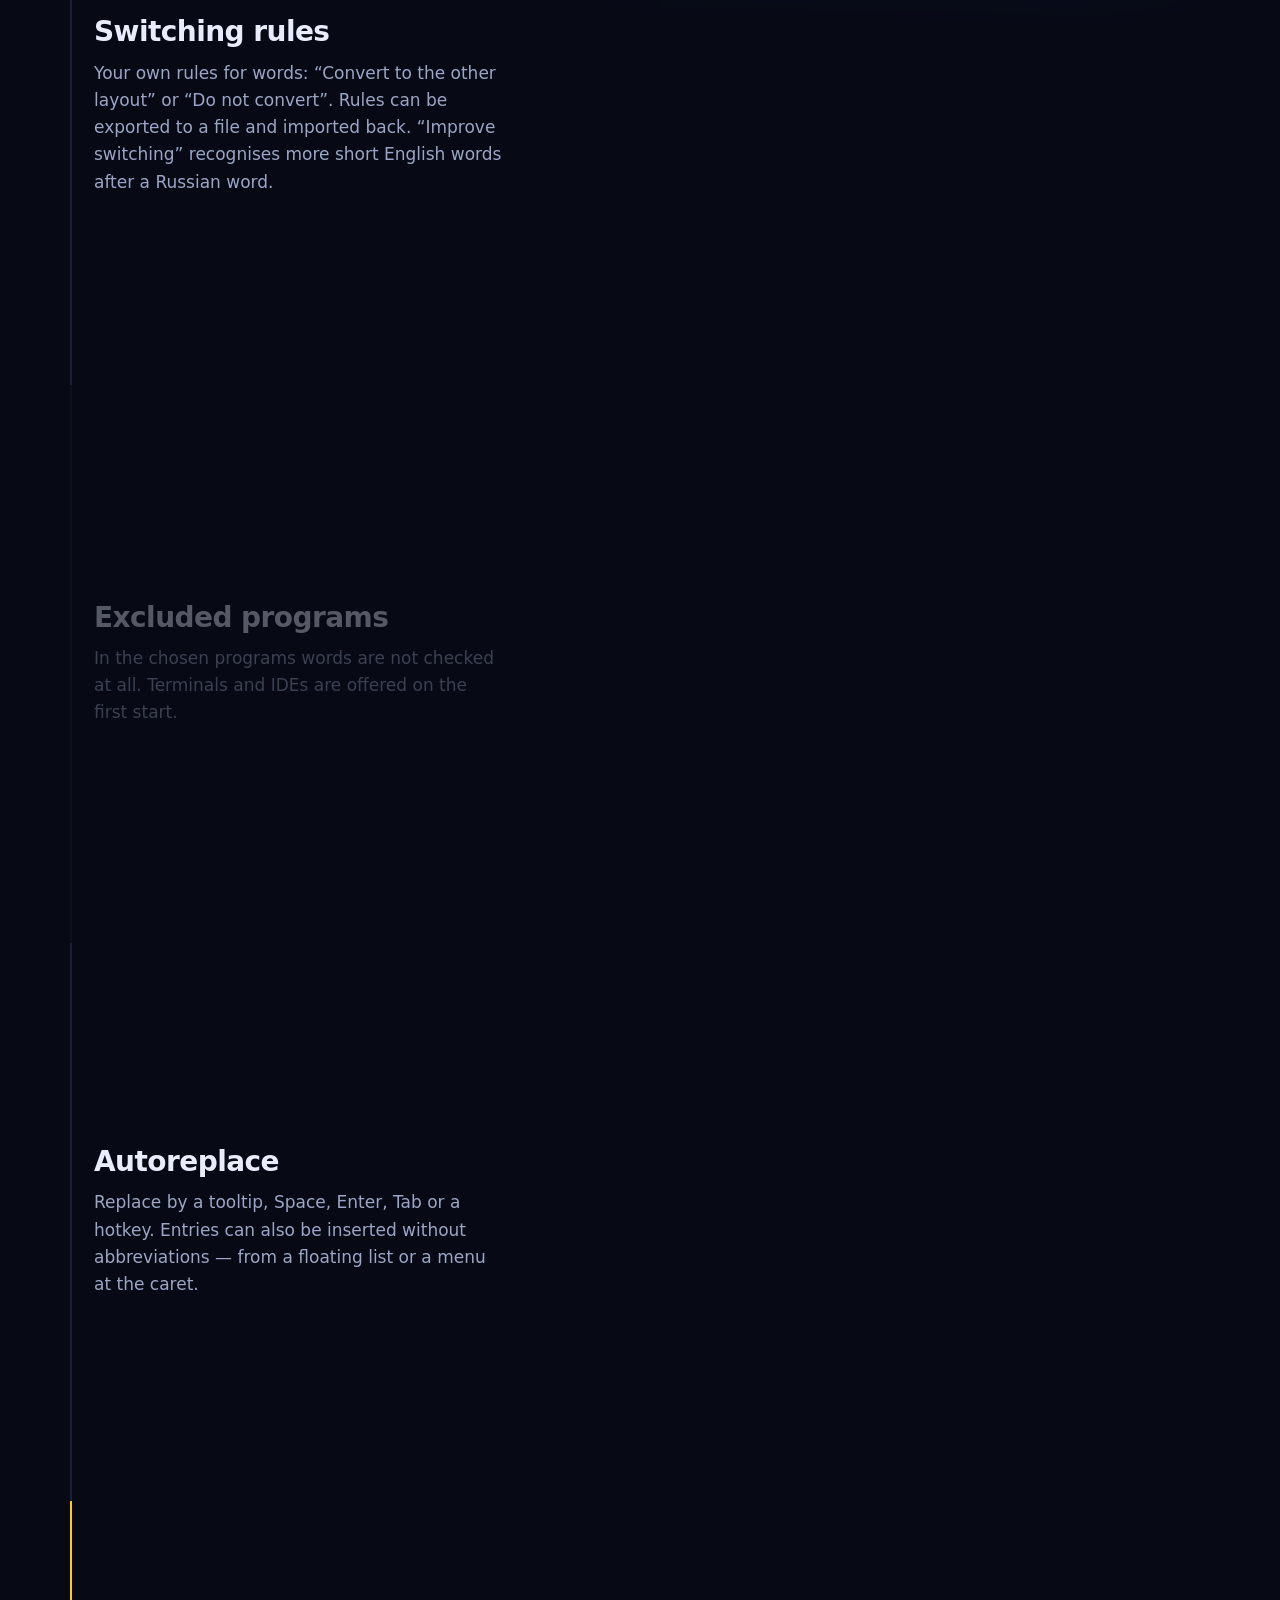
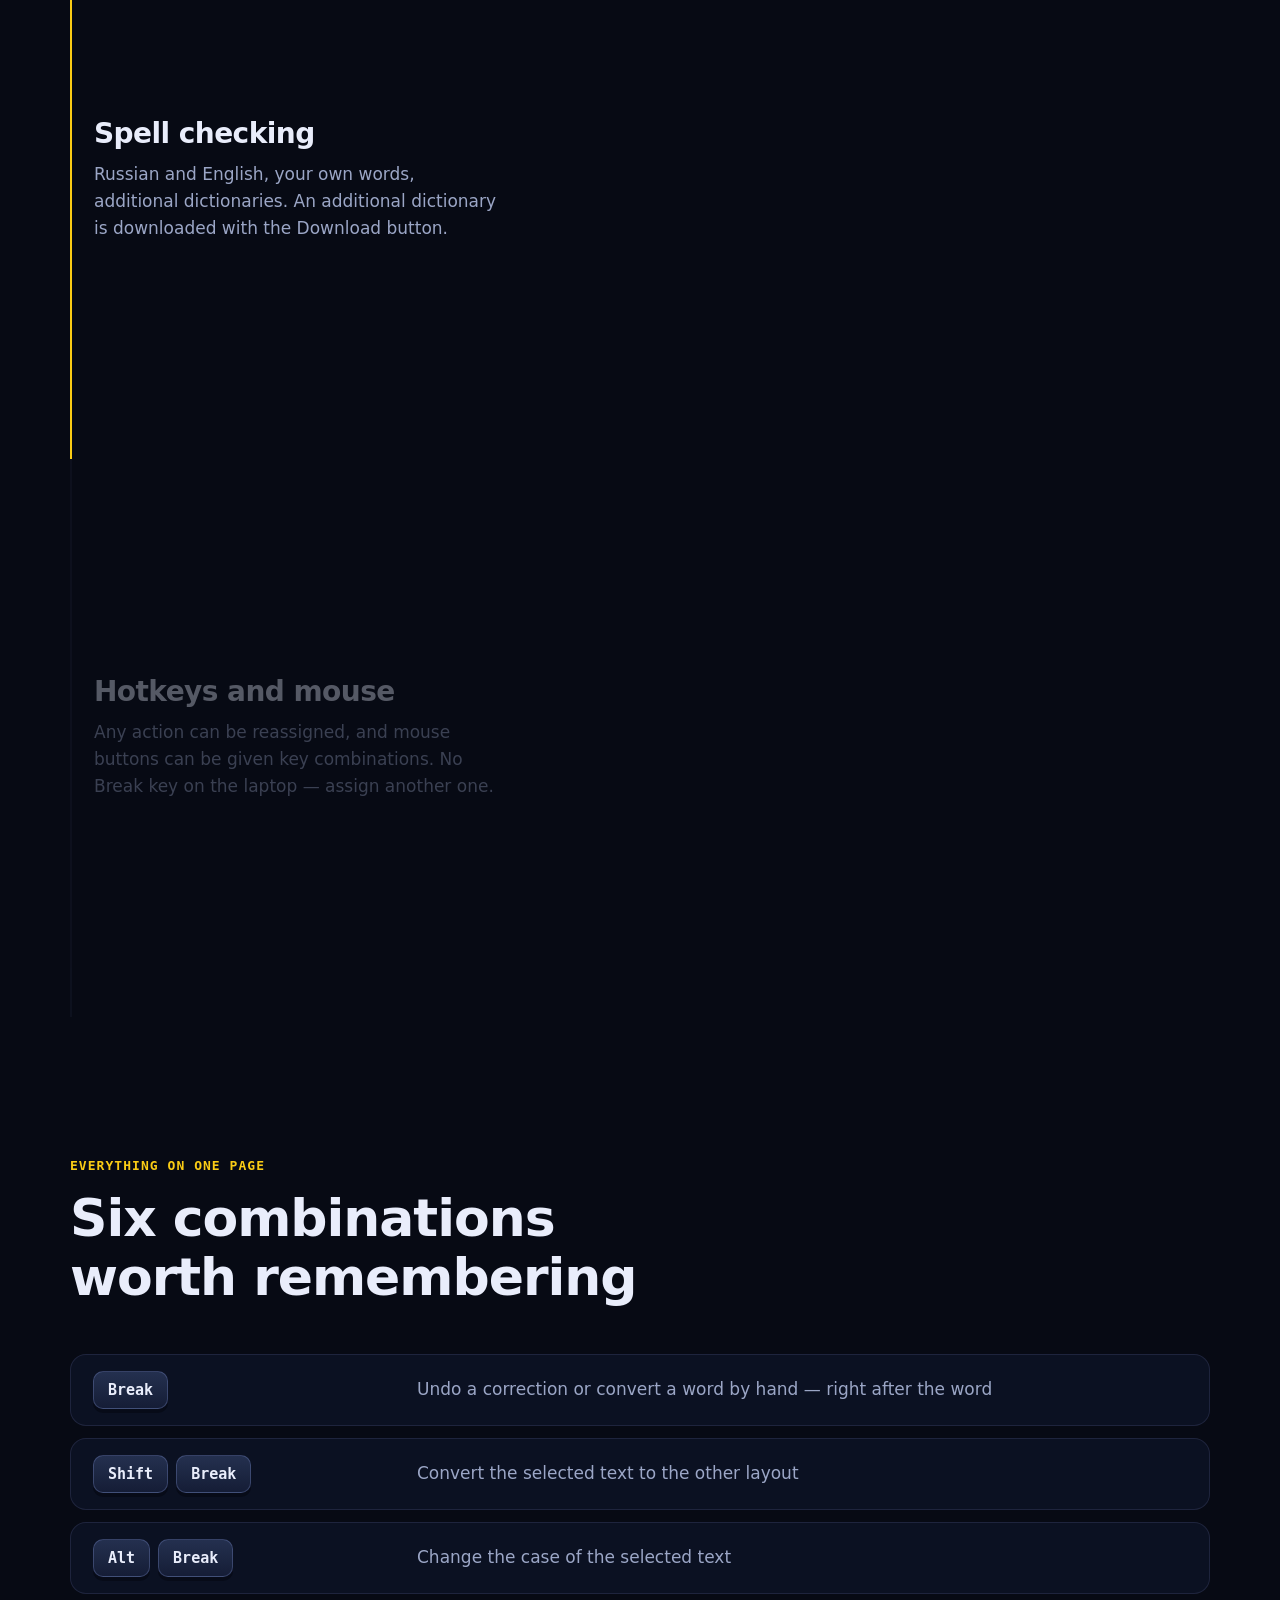
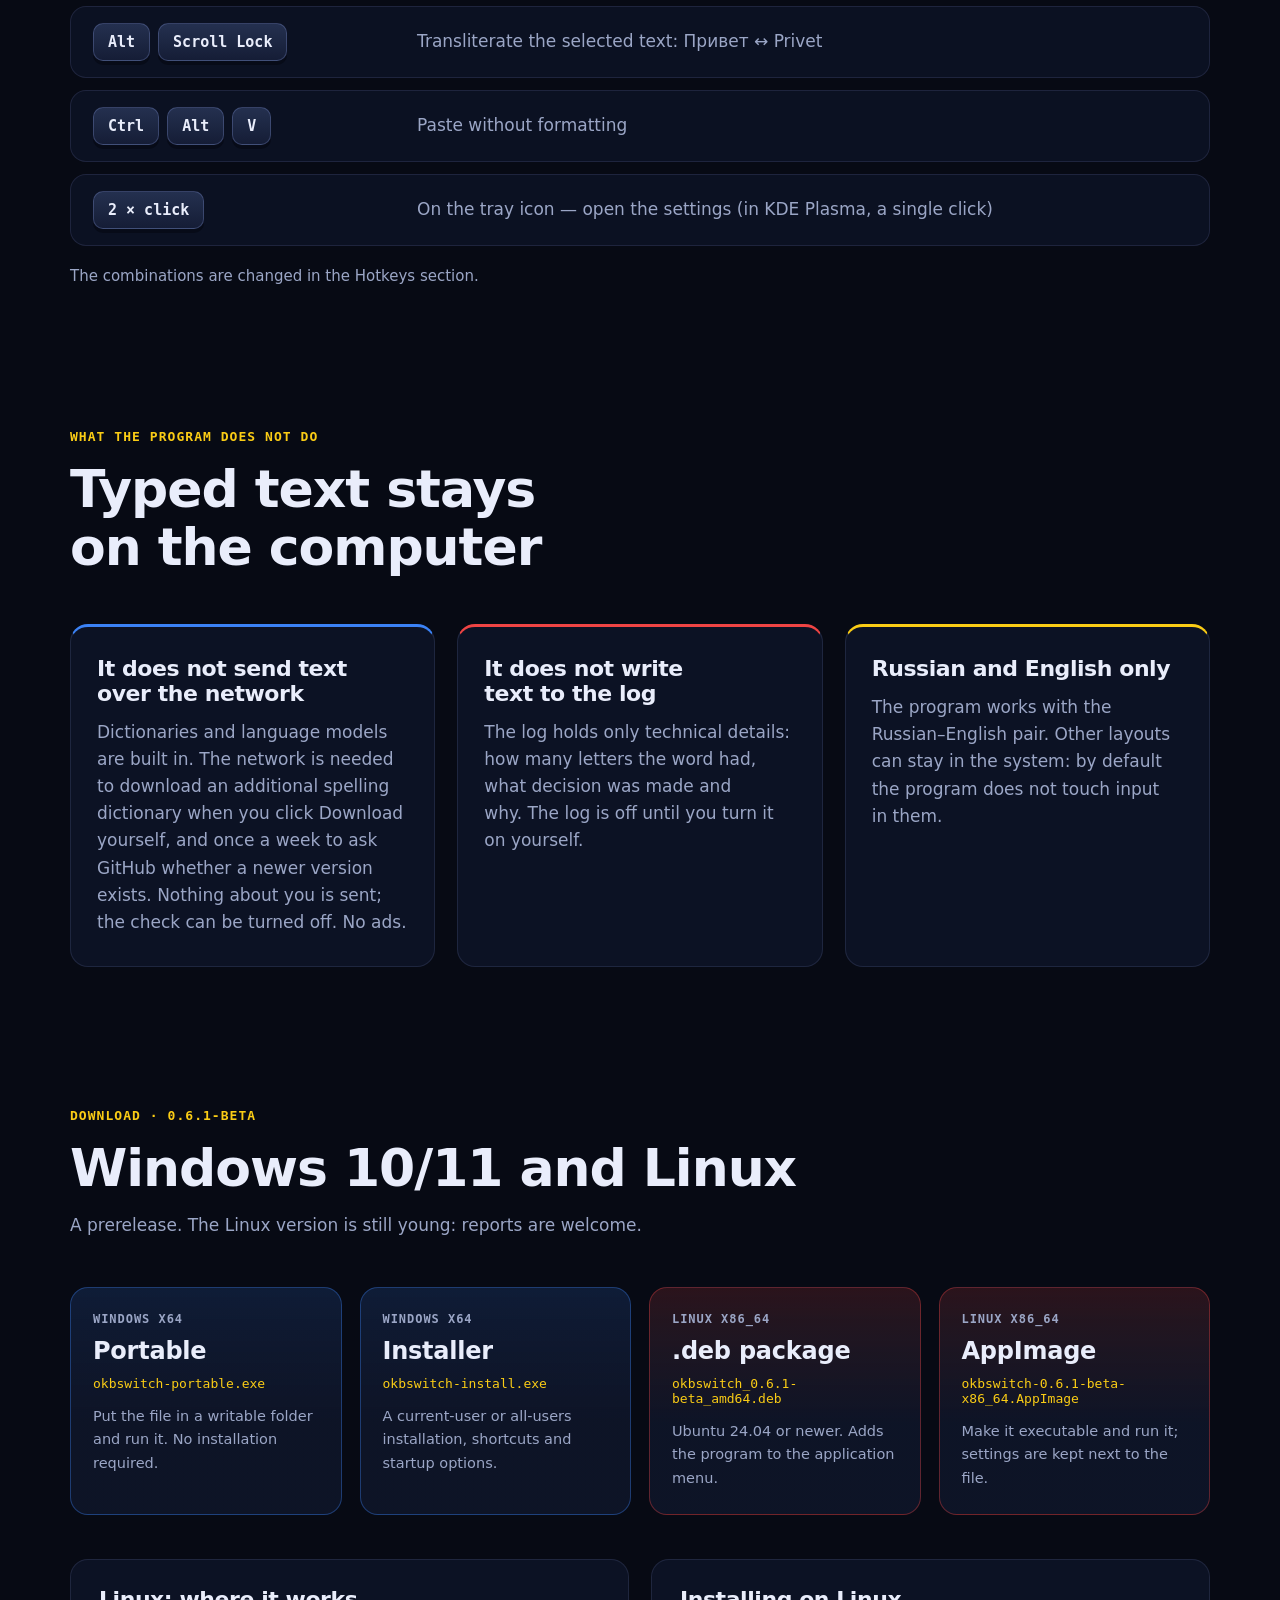
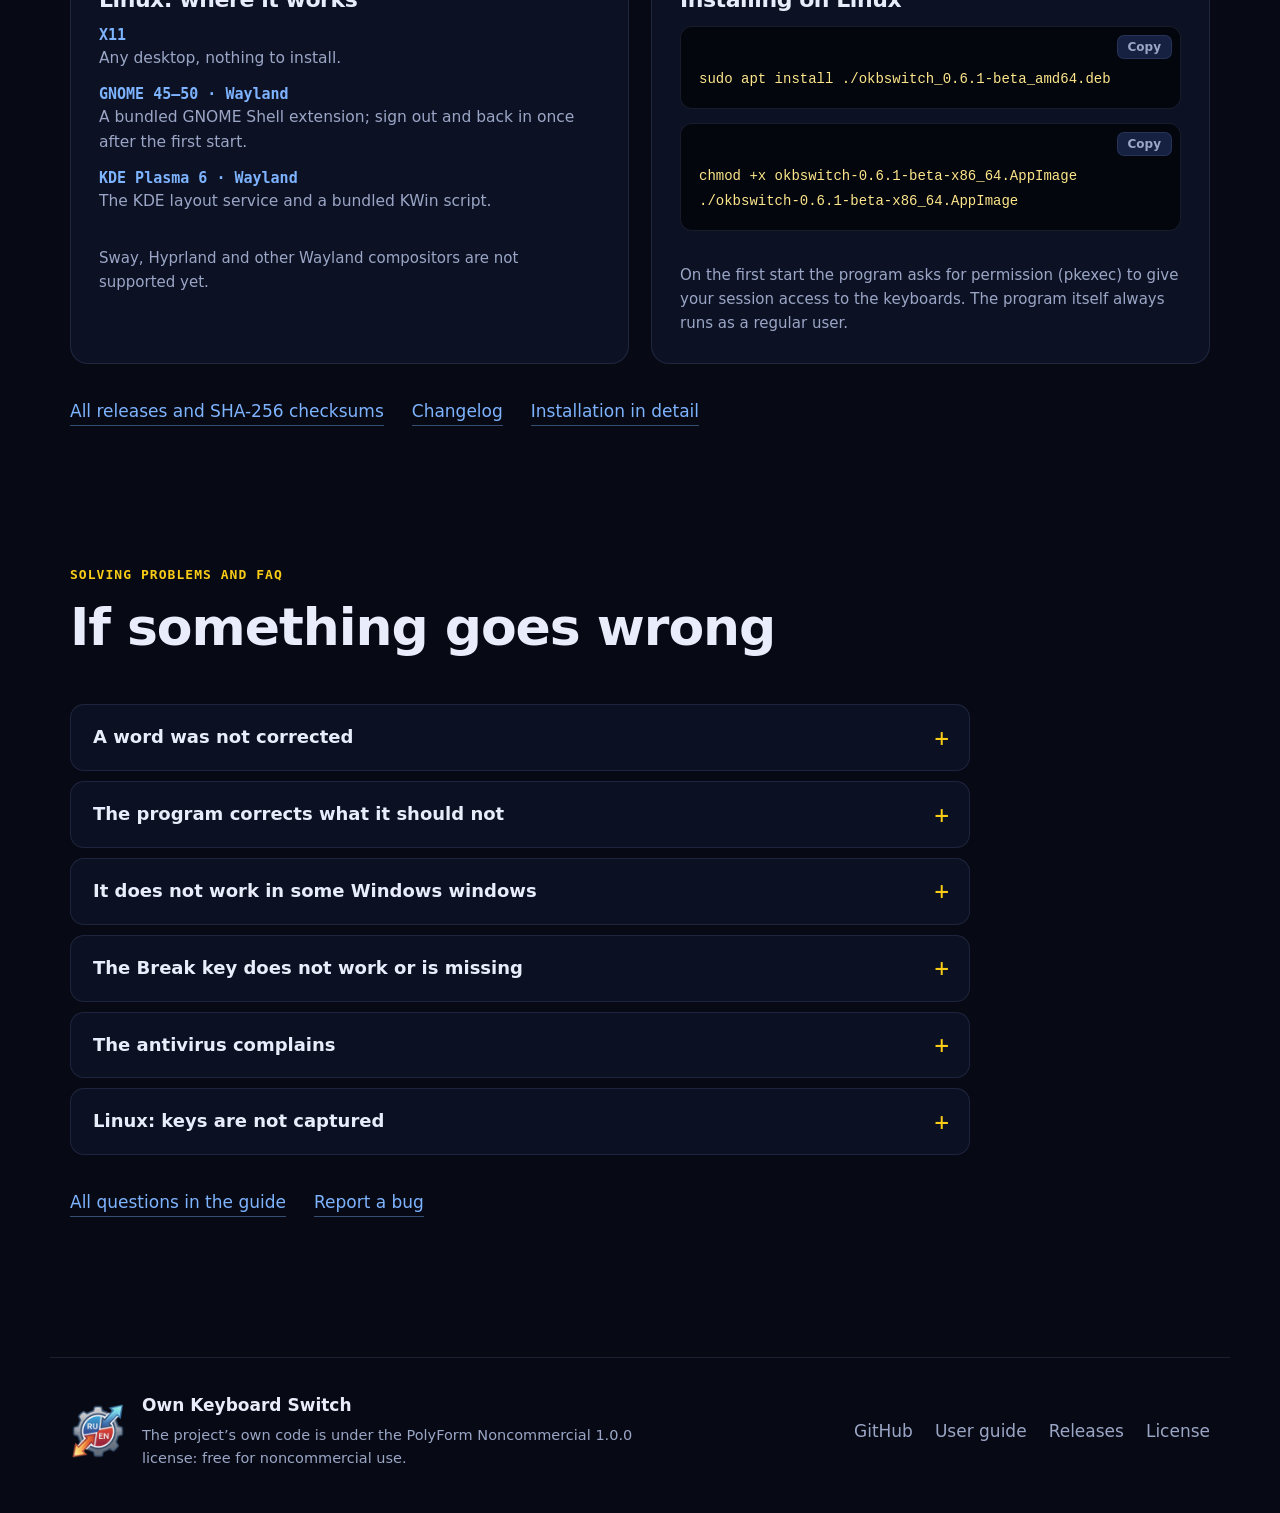
==== commit 529c0991: "Site for 0.6.1-beta (from 58247b3)" ====
--- a/index.html
+++ b/index.html
@@ -1,10 +1,10 @@
 <!doctype html>
-<html lang="ru" data-version="0.6.0-beta">
+<html lang="ru" data-version="0.6.1-beta">
 <head>
   <meta charset="utf-8">
   <meta name="viewport" content="width=device-width, initial-scale=1">
   <title>Own Keyboard Switch — автоматическое переключение раскладки RU/EN</title>
-  <meta name="description" content="Own Keyboard Switch исправляет слова, набранные не в той раскладке: ghbdtn → привет, руддщ → hello. Windows и Linux, без сети, рекламы и проверки обновлений.">
+  <meta name="description" content="Own Keyboard Switch исправляет слова, набранные не в той раскладке: ghbdtn → привет, руддщ → hello. Windows и Linux, без рекламы, текст не уходит в сеть.">
   <meta name="theme-color" content="#070a14">
   <!-- The page is dark only: tell browsers and Dark Reader not to recolor it. -->
   <meta name="color-scheme" content="dark">
@@ -33,7 +33,7 @@
     "description": "Automatic Russian–English keyboard layout switching for Windows and Linux: fixes words typed in the wrong layout (ghbdtn → привет). Works offline.",
     "applicationCategory": "UtilitiesApplication",
     "operatingSystem": "Windows 10, Windows 11, Linux",
-    "softwareVersion": "0.6.0-beta",
+    "softwareVersion": "0.6.1-beta",
     "inLanguage": ["ru", "en"],
     "image": "https://coinman-dev.github.io/own-keyboard-switch/img/logo.png",
     "screenshot": "https://coinman-dev.github.io/own-keyboard-switch/img/en/general.png",
@@ -47,7 +47,7 @@
   <link rel="icon" href="img/favicon.ico" sizes="any">
   <link rel="icon" type="image/png" href="img/logo-256.png">
   <script>document.documentElement.classList.add('js');</script>
-  <link rel="stylesheet" href="styles.css?v=202611121129">
+  <link rel="stylesheet" href="styles.css?v=202611121241">
 </head>
 <body>
   <div class="progress" aria-hidden="true"><span id="progressBar"></span></div>
@@ -84,17 +84,17 @@
     <!-- Hero -->
     <section class="hero" id="hero">
       <div class="hero-text">
-        <p class="eyebrow reveal" data-i18n="hero.eyebrow">Windows и Linux · 0.6.0-beta</p>
+        <p class="eyebrow reveal" data-i18n="hero.eyebrow">Windows и Linux · 0.6.1-beta</p>
         <h1 class="reveal" style="--d:80ms" data-i18n="hero.title">Печатайте как&nbsp;обычно. <span class="grad">Раскладку исправит программа.</span></h1>
         <p class="lead reveal" style="--d:160ms" data-i18n="hero.lead">Own Keyboard Switch исправляет слова, набранные не в той раскладке. Когда слово закончено, программа решает, на каком языке оно написано, стирает его, переключает раскладку и набирает заново.</p>
         <div class="cta reveal" style="--d:240ms">
-          <a class="btn btn-primary" href="#download" data-i18n="hero.download">Скачать 0.6.0-beta</a>
+          <a class="btn btn-primary" href="#download" data-i18n="hero.download">Скачать 0.6.1-beta</a>
           <a class="btn btn-ghost js-guide" href="https://github.com/coinman-dev/own-keyboard-switch/blob/main/doc/ru/README.md" data-href-en="https://github.com/coinman-dev/own-keyboard-switch/blob/main/doc/en/README.md" data-i18n="hero.guide">Руководство пользователя</a>
         </div>
         <ul class="facts reveal" style="--d:320ms">
           <li data-i18n="hero.fact1">Текст не уходит в сеть</li>
           <li data-i18n="hero.fact2">Словари встроены</li>
-          <li data-i18n="hero.fact3">Без рекламы и проверки обновлений</li>
+          <li data-i18n="hero.fact3">Без рекламы</li>
         </ul>
       </div>
 
@@ -292,7 +292,7 @@
           </article>
           <article class="tour-step" data-shot="spellcheck.png">
             <h3 data-i18n="tour.5.t">Проверка орфографии</h3>
-            <p data-i18n="tour.5.p">Русский и английский, свои слова, дополнительные словари. Скачивание словаря кнопкой «Загрузить» — единственное, для чего программе нужна сеть.</p>
+            <p data-i18n="tour.5.p">Русский и английский, свои слова, дополнительные словари. Дополнительный словарь скачивается кнопкой «Загрузить».</p>
             <img class="tour-inline" src="img/ru/spellcheck.png" data-shot="spellcheck.png" width="1002" height="789" loading="lazy" alt="">
           </article>
           <article class="tour-step" data-shot="hotkeys.png">
@@ -361,7 +361,7 @@
       <div class="trio" data-stagger="110">
         <article class="pillar reveal" data-reveal="zoom">
           <h3 data-i18n="priv.1.t">Не отправляет текст в сеть</h3>
-          <p data-i18n="priv.1.p">Словари и языковые модели встроены. Сеть нужна только чтобы скачать дополнительный словарь орфографии, когда вы сами нажмёте «Загрузить». Обновления не проверяются, рекламы нет.</p>
+          <p data-i18n="priv.1.p">Словари и языковые модели встроены. Сеть нужна, чтобы скачать дополнительный словарь орфографии, когда вы сами нажмёте «Загрузить», и раз в неделю — чтобы спросить у GitHub, нет ли новой версии. О вас ничего не передаётся, проверку можно выключить. Рекламы нет.</p>
         </article>
         <article class="pillar reveal" data-reveal="zoom">
           <h3 data-i18n="priv.2.t">Не пишет текст в журнал</h3>
@@ -377,34 +377,34 @@
     <!-- Download -->
     <section class="section" id="download">
       <header class="section-head">
-        <p class="eyebrow reveal" data-i18n="dl.eyebrow">Скачать · 0.6.0-beta</p>
+        <p class="eyebrow reveal" data-i18n="dl.eyebrow">Скачать · 0.6.1-beta</p>
         <h2 class="reveal" style="--d:80ms" data-i18n="dl.title">Windows 10/11 и Linux</h2>
         <p class="section-lead reveal" style="--d:160ms" id="prereleaseNote" data-i18n="dl.lead">Предварительный релиз. Версия для Linux ещё молодая: сообщения об ошибках приветствуются.</p>
       </header>
 
       <div class="downloads" data-stagger="90">
-        <a data-asset="portable" class="dl c-blue reveal" href="https://github.com/coinman-dev/own-keyboard-switch/releases/download/v0.6.0-beta/okbswitch-portable.exe">
+        <a data-asset="portable" class="dl c-blue reveal" href="https://github.com/coinman-dev/own-keyboard-switch/releases/download/v0.6.1-beta/okbswitch-portable.exe">
           <span class="dl-os">Windows x64</span>
           <strong>Portable</strong>
           <span class="dl-file">okbswitch-portable.exe</span>
           <span class="dl-note" data-i18n="dl.1">Положить в доступную для записи папку и запустить. Установка не нужна.</span>
         </a>
-        <a data-asset="installer" class="dl c-blue reveal" href="https://github.com/coinman-dev/own-keyboard-switch/releases/download/v0.6.0-beta/okbswitch-install.exe">
+        <a data-asset="installer" class="dl c-blue reveal" href="https://github.com/coinman-dev/own-keyboard-switch/releases/download/v0.6.1-beta/okbswitch-install.exe">
           <span class="dl-os">Windows x64</span>
           <strong data-i18n="dl.2.t">Установщик</strong>
           <span class="dl-file">okbswitch-install.exe</span>
           <span class="dl-note" data-i18n="dl.2">Установка для себя или всех пользователей, ярлыки и автозапуск.</span>
         </a>
-        <a data-asset="deb" class="dl c-red reveal" href="https://github.com/coinman-dev/own-keyboard-switch/releases/download/v0.6.0-beta/okbswitch_0.6.0-beta_amd64.deb">
+        <a data-asset="deb" class="dl c-red reveal" href="https://github.com/coinman-dev/own-keyboard-switch/releases/download/v0.6.1-beta/okbswitch_0.6.1-beta_amd64.deb">
           <span class="dl-os">Linux x86_64</span>
           <strong data-i18n="dl.3.t">Пакет .deb</strong>
-          <span class="dl-file">okbswitch_0.6.0-beta_amd64.deb</span>
+          <span class="dl-file">okbswitch_0.6.1-beta_amd64.deb</span>
           <span class="dl-note" data-i18n="dl.3">Ubuntu 24.04 и новее. Добавляет программу в меню приложений.</span>
         </a>
-        <a data-asset="appimage" class="dl c-red reveal" href="https://github.com/coinman-dev/own-keyboard-switch/releases/download/v0.6.0-beta/okbswitch-0.6.0-beta-x86_64.AppImage">
+        <a data-asset="appimage" class="dl c-red reveal" href="https://github.com/coinman-dev/own-keyboard-switch/releases/download/v0.6.1-beta/okbswitch-0.6.1-beta-x86_64.AppImage">
           <span class="dl-os">Linux x86_64</span>
           <strong>AppImage</strong>
-          <span class="dl-file">okbswitch-0.6.0-beta-x86_64.AppImage</span>
+          <span class="dl-file">okbswitch-0.6.1-beta-x86_64.AppImage</span>
           <span class="dl-note" data-i18n="dl.4">Сделать исполняемым и запустить; настройки хранятся рядом с файлом.</span>
         </a>
       </div>
@@ -422,13 +422,13 @@
         <div class="panel reveal" data-reveal="right">
           <h3 data-i18n="dl.cmd.t">Установка в Linux</h3>
           <div class="code">
-            <button type="button" class="copy" data-copy="sudo apt install ./okbswitch_0.6.0-beta_amd64.deb" data-i18n="copy">Копировать</button>
-            <pre><code>sudo apt install ./okbswitch_0.6.0-beta_amd64.deb</code></pre>
+            <button type="button" class="copy" data-copy="sudo apt install ./okbswitch_0.6.1-beta_amd64.deb" data-i18n="copy">Копировать</button>
+            <pre><code>sudo apt install ./okbswitch_0.6.1-beta_amd64.deb</code></pre>
           </div>
           <div class="code">
-            <button type="button" class="copy" data-copy="chmod +x okbswitch-0.6.0-beta-x86_64.AppImage &amp;&amp; ./okbswitch-0.6.0-beta-x86_64.AppImage" data-i18n="copy">Копировать</button>
-            <pre><code>chmod +x okbswitch-0.6.0-beta-x86_64.AppImage
-./okbswitch-0.6.0-beta-x86_64.AppImage</code></pre>
+            <button type="button" class="copy" data-copy="chmod +x okbswitch-0.6.1-beta-x86_64.AppImage &amp;&amp; ./okbswitch-0.6.1-beta-x86_64.AppImage" data-i18n="copy">Копировать</button>
+            <pre><code>chmod +x okbswitch-0.6.1-beta-x86_64.AppImage
+./okbswitch-0.6.1-beta-x86_64.AppImage</code></pre>
           </div>
           <p class="aside" data-i18n="dl.cmd.note">При первом запуске программа просит разрешение (pkexec), чтобы дать сеансу доступ к клавиатурам. Сама программа всегда работает от обычного пользователя.</p>
         </div>
@@ -498,6 +498,6 @@
     </nav>
   </footer>
 
-  <script src="main.js?v=202611121129"></script>
+  <script src="main.js?v=202611121241"></script>
 </body>
 </html>
